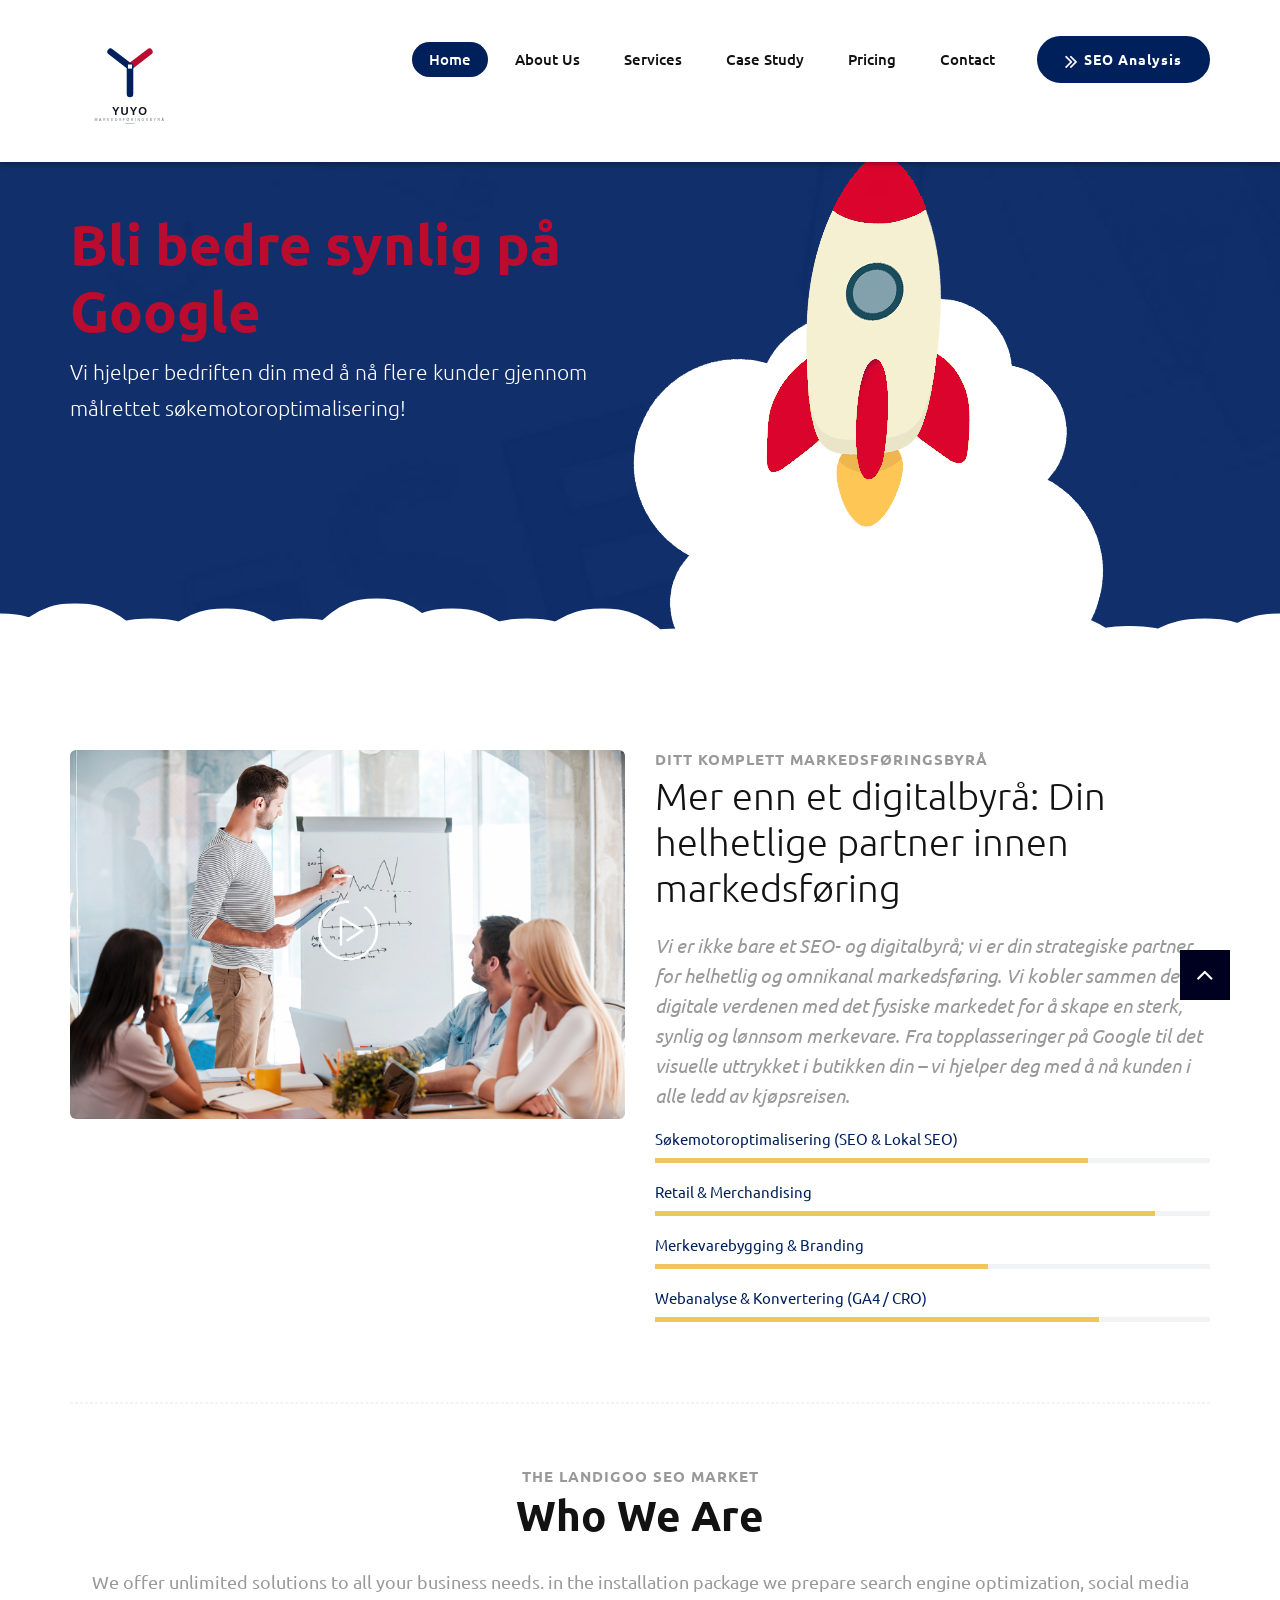
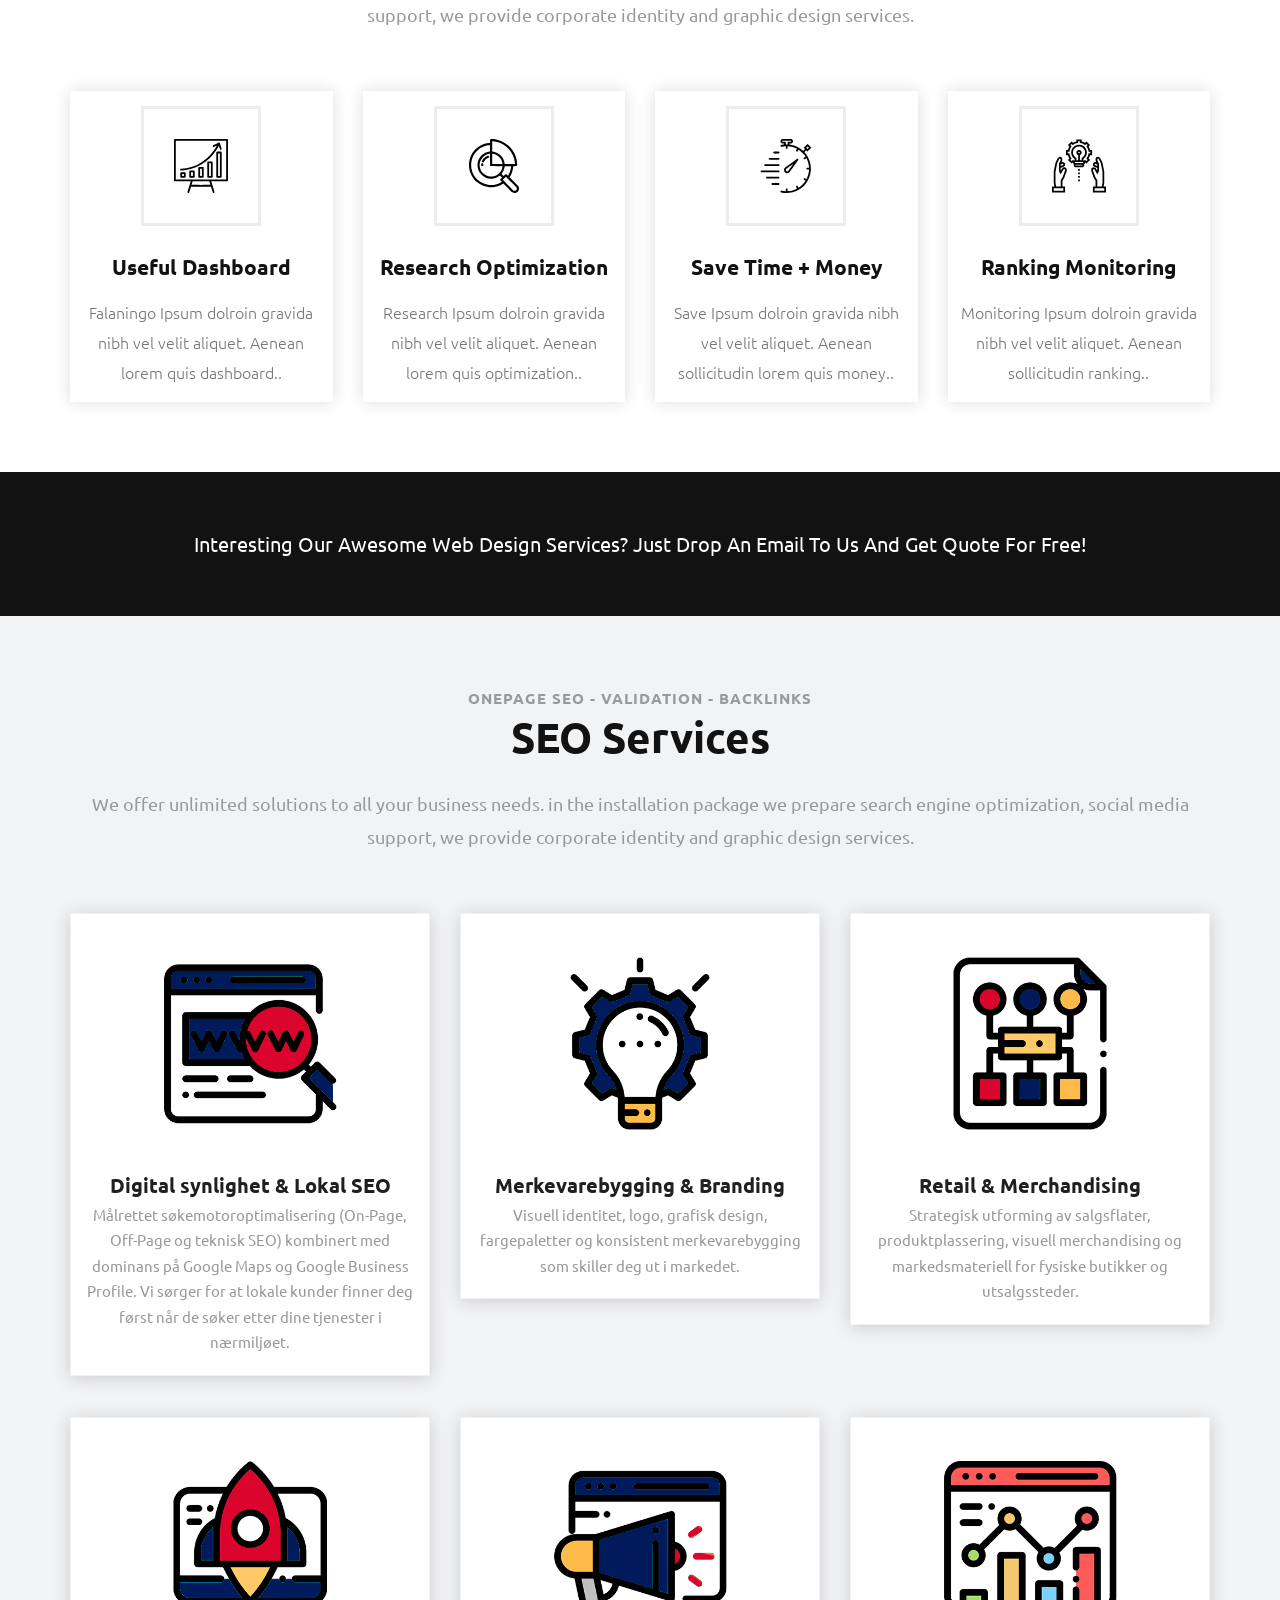
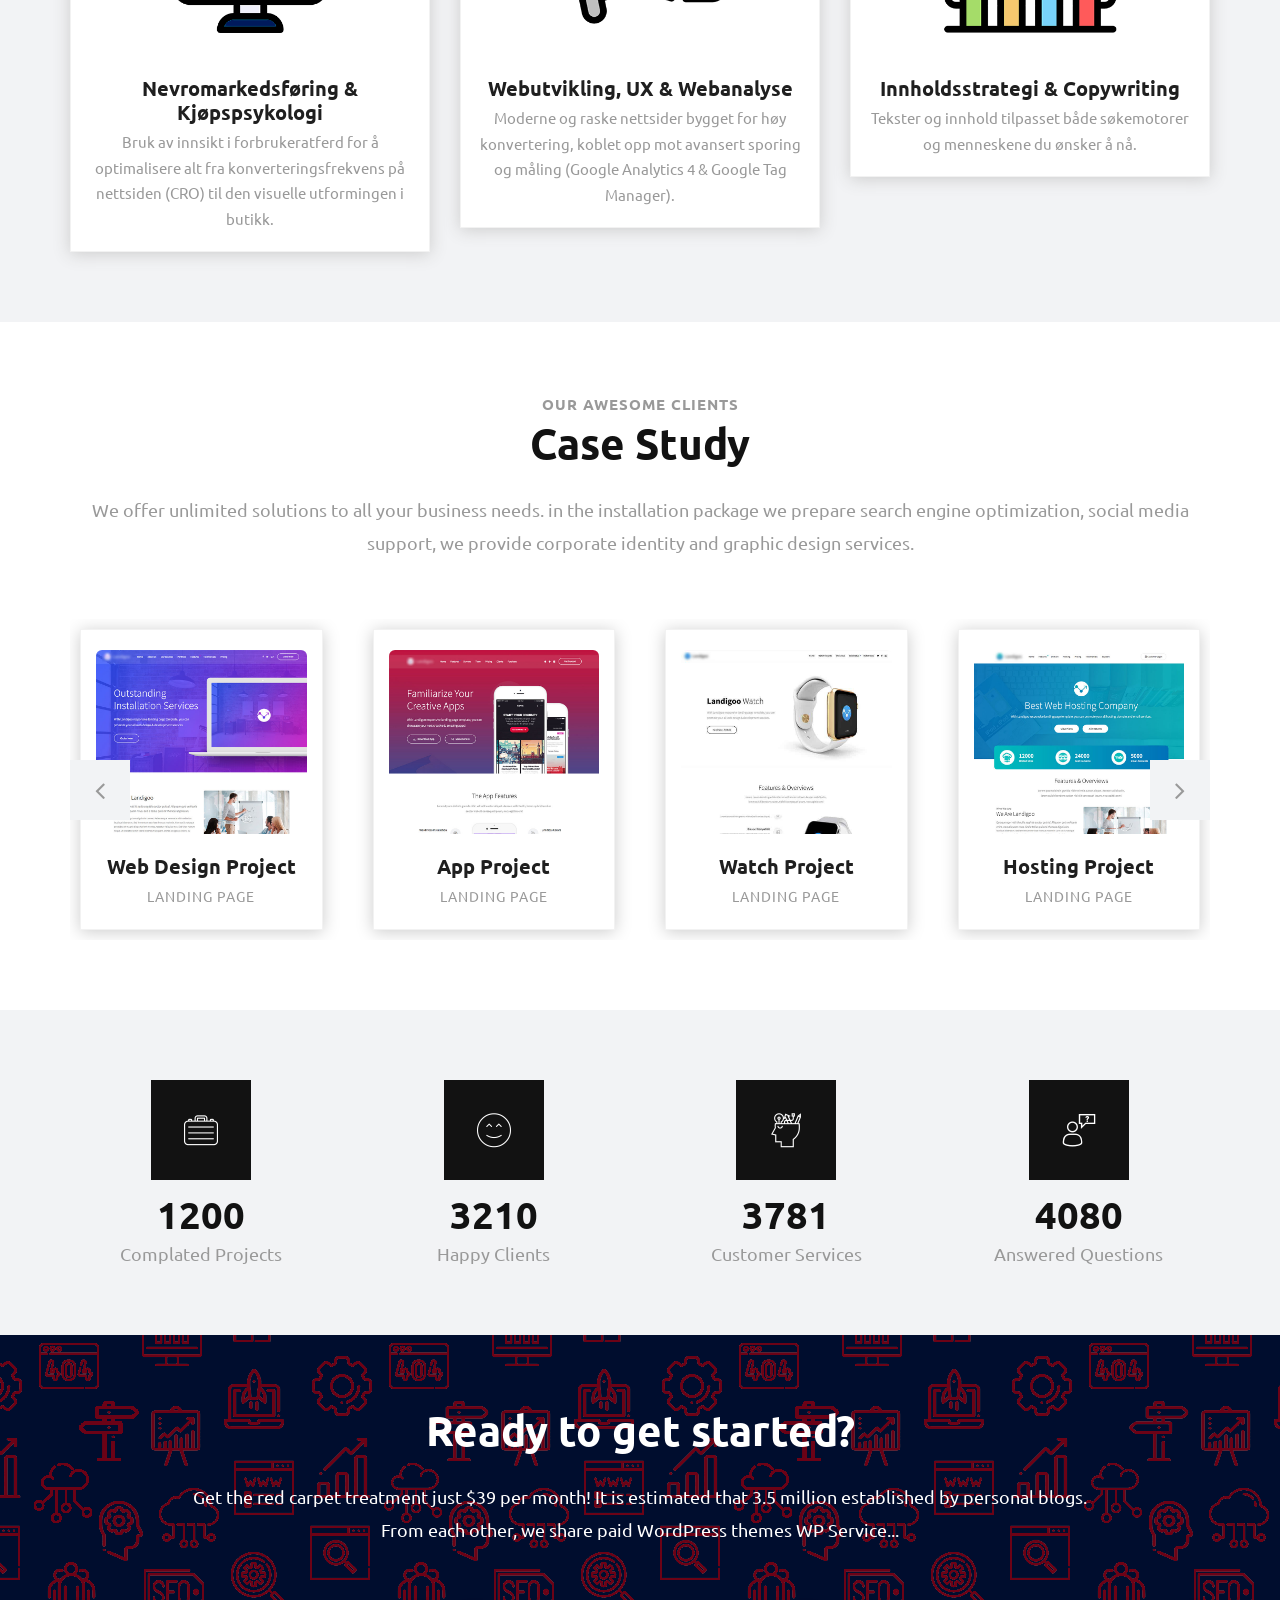
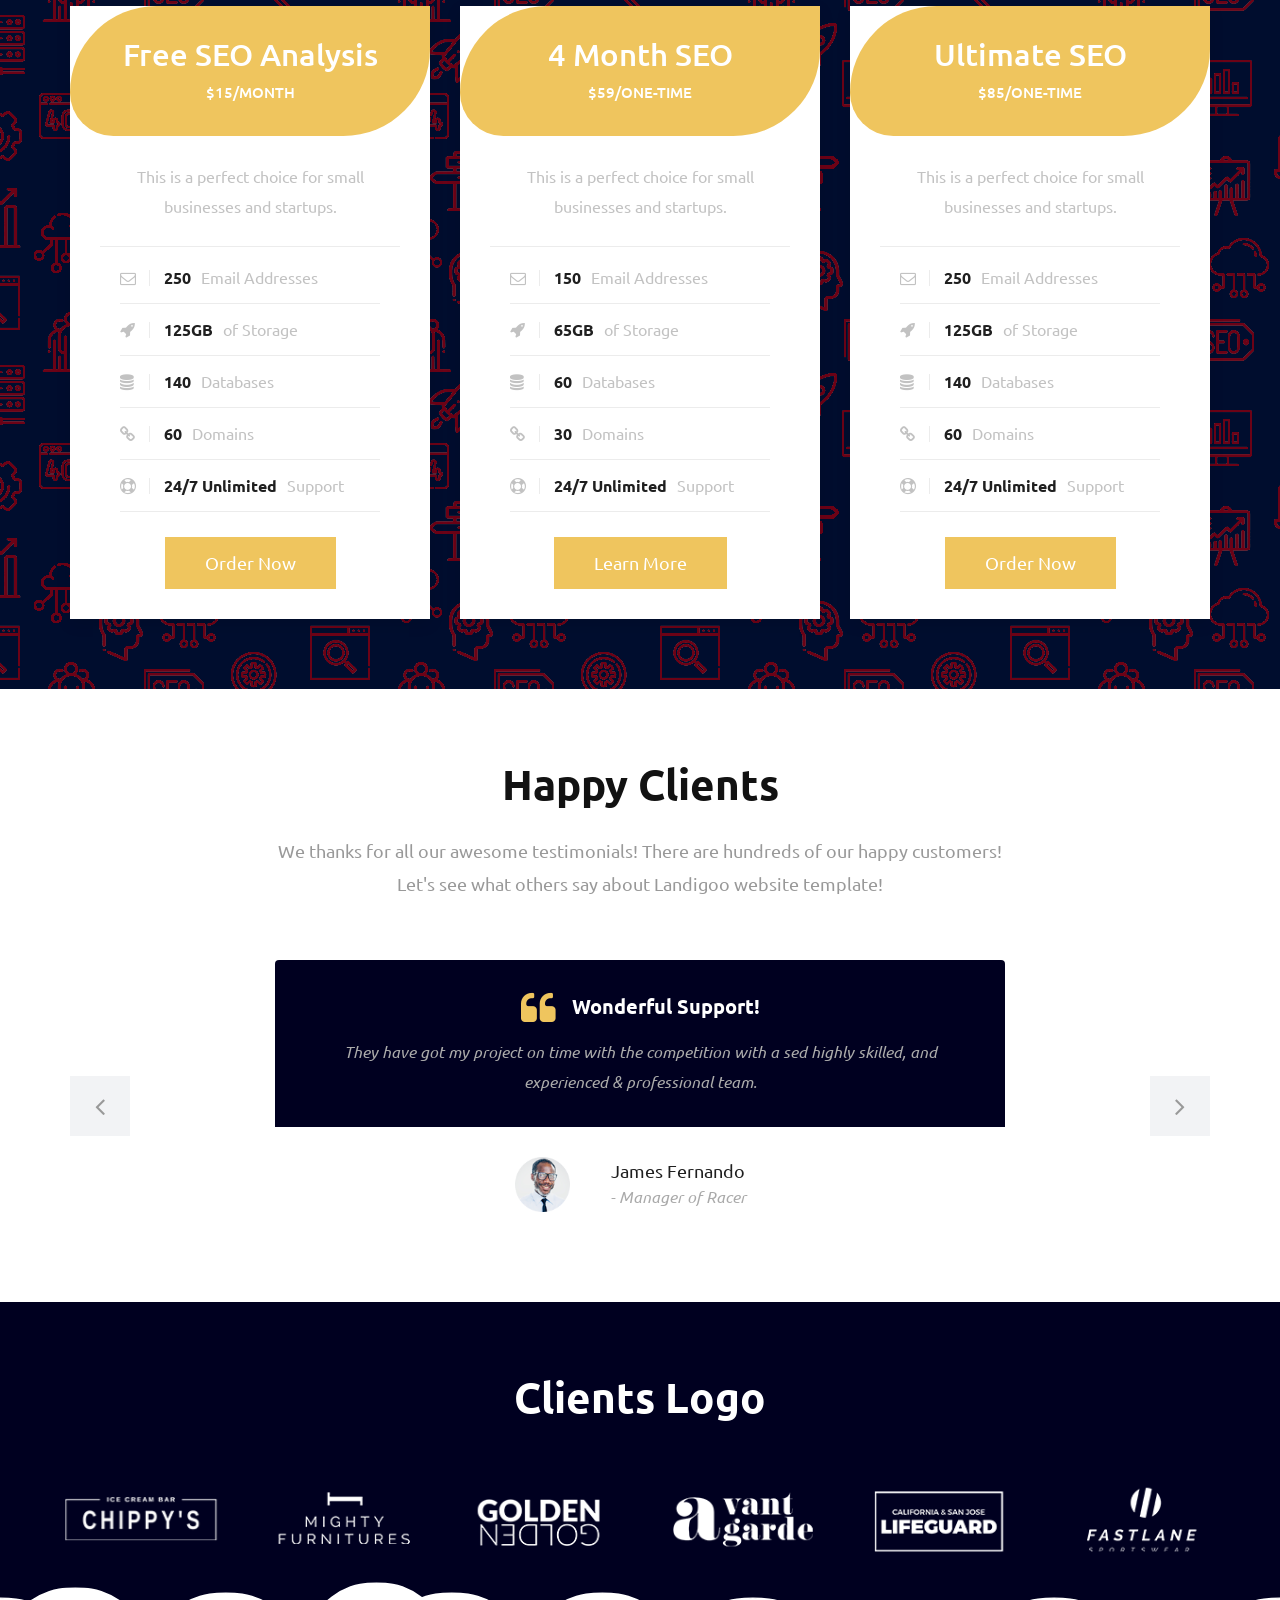
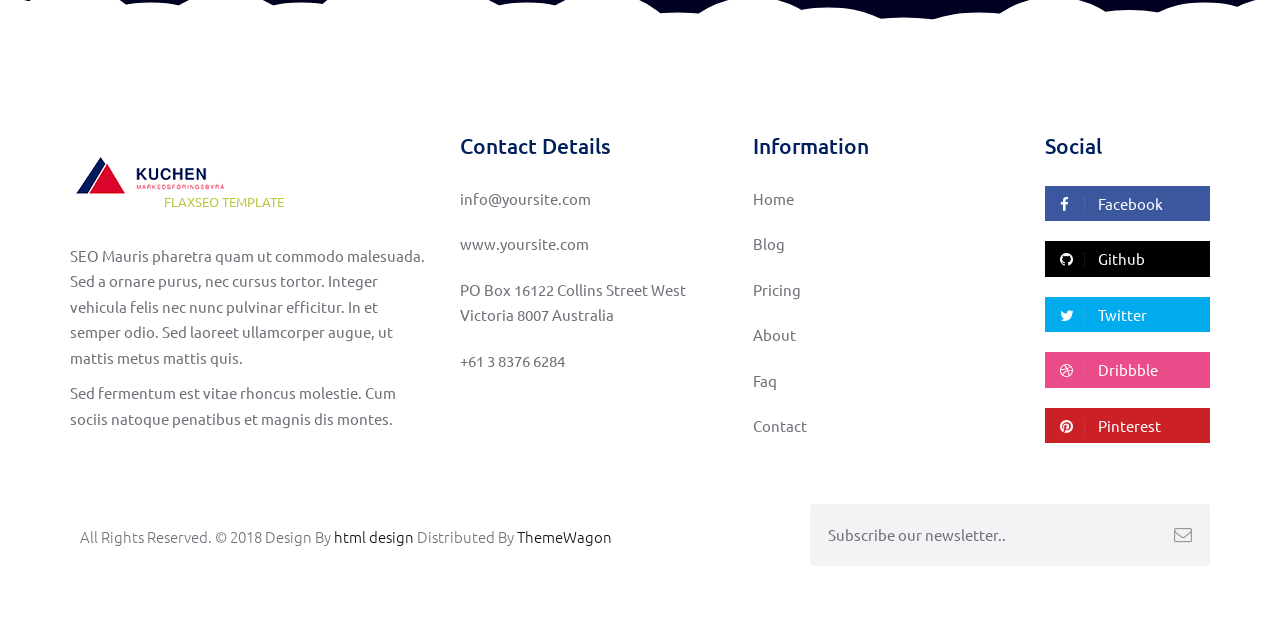
==== index.html @ b0548c0b "test" ====
<!DOCTYPE html>
<html lang="en">

    <!-- Basic -->
    <meta charset="utf-8">
    <meta http-equiv="X-UA-Compatible" content="IE=edge">   
   
    <!-- Mobile Metas -->
    <meta name="viewport" content="width=device-width, minimum-scale=1.0, maximum-scale=1.0, user-scalable=no">
 
     <!-- Site Metas -->
    <title>FlaxSEO - Responsive HTML5 Template</title>  
    <meta name="keywords" content="">
    <meta name="description" content="">
    <meta name="author" content="">

    <!-- Site Icons -->
    <link rel="shortcut icon" href="images/favicon.ico" type="image/x-icon" />
    <link rel="apple-touch-icon" href="images/apple-touch-icon.png">

    <!-- Bootstrap CSS -->
    <link rel="stylesheet" href="css/bootstrap.min.css">
    <!-- Site CSS -->
    <link rel="stylesheet" href="style.css">
    <!-- Colors CSS -->
    <link rel="stylesheet" href="css/colors.css">
    <!-- ALL VERSION CSS -->
    <link rel="stylesheet" href="css/versions.css">
    <!-- Responsive CSS -->
    <link rel="stylesheet" href="css/responsive.css">
    <!-- Custom CSS -->
    <link rel="stylesheet" href="css/custom.css">

    <!--[if lt IE 9]>
      <script src="https://oss.maxcdn.com/libs/html5shiv/3.7.0/html5shiv.js"></script>
      <script src="https://oss.maxcdn.com/libs/respond.js/1.4.2/respond.min.js"></script>
    <![endif]-->

</head> <!-- Google tag (gtag.js) -->
<script async src="https://www.googletagmanager.com/gtag/js?id=G-KY1QKPK9Y6"></script>
<script>
  window.dataLayer = window.dataLayer || [];
  function gtag(){dataLayer.push(arguments);}
  gtag('js', new Date());

  gtag('config', 'G-KY1QKPK9Y6');
</script>
<body class="seo_version">

	<!-- LOADER -->
	<div id="preloader">
		<div id="cupcake" class="box">
			<span class="letter">L</span>
			<div class="cupcakeCircle box">
				<div class="cupcakeInner box">
					<div class="cupcakeCore box"></div>
				</div>
			</div>
			<span class="letter box">A</span>
			<span class="letter box">D</span>
			<span class="letter box">I</span>
			<span class="letter box">N</span>
			<span class="letter box">G</span>
		</div>
	</div>
	<!-- END LOADER -->
	
    <header class="header header_style_01">
        <nav class="megamenu navbar navbar-default">
            <div class="container">
                <div class="navbar-header">
                    <button type="button" class="navbar-toggle collapsed" data-toggle="collapse" data-target="#navbar" aria-expanded="false" aria-controls="navbar">
                        <span class="sr-only">Toggle navigation</span>
                        <span class="icon-bar"></span>
                        <span class="icon-bar"></span>
                        <span class="icon-bar"></span>
                    </button>
                    <a class="navbar-brand" href="index.html"><img src="images/logos/logo-seo.svg" alt="image" margin-left: auto; display: block></a>  

                </div>
                <div id="navbar" class="navbar-collapse collapse">
					<ul class="nav navbar-nav navbar-right hidden-md hidden-sm hidden-xs">
                        <li><a class="btn-light btn-radius btn-brd top-btn" href="#"><i class="fa fa-angle-double-right"></i>SEO Analysis</a></li>
                    </ul>
                    <ul class="nav navbar-nav navbar-right menu-top">
                        <li><a class="active" href="index.html">Home</a></li>
                        <li><a href="about.html">About Us </a></li>
                        <li><a href="services.html">Services</a></li>
                        <li><a href="case-study.html">Case Study</a></li>
                        <li><a href="pricing.html">Pricing</a></li>
                        <li><a href="contact.html">Contact</a></li>
                    </ul>
                </div>
            </div>
        </nav>
    </header>

    <div id="home" class="parallax first-section" data-stellar-background-ratio="0.4" style="background-image:url('uploads/parallax_12.jpg');">
        <div class="container">
            <div class="row">
                <div class="col-md-6 col-sm-12">
                    <div class="big-tagline">
                        <h1>Bli bedre synlig på Google<br></h1>
                        <p class="lead">Vi hjelper bedriften din med å nå flere kunder gjennom målrettet søkemotoroptimalisering!</p>
                        <a href="#support" class="btn btn-light btn-radius btn-brd ban-btn"></a>
                    </div>
                </div>

                <div class="app_iphone_02 wow slideInUp hidden-xs hidden-sm" data-wow-duration="1s" data-wow-delay="0.5s">
                    <img src="uploads/rocket.png" alt="" class="img-responsive">
                </div>
            </div><!-- end row -->
        </div><!-- end container -->
    </div><!-- end section -->

    <svg id="clouds" class="hidden-xs" xmlns="http://www.w3.org/2000/svg" version="1.1" width="100%" height="100" viewBox="0 0 85 100" preserveAspectRatio="none">
        <path d="M-5 100 Q 0 20 5 100 Z
            M0 100 Q 5 0 10 100
            M5 100 Q 10 30 15 100
            M10 100 Q 15 10 20 100
            M15 100 Q 20 30 25 100
            M20 100 Q 25 -10 30 100
            M25 100 Q 30 10 35 100
            M30 100 Q 35 30 40 100
            M35 100 Q 40 10 45 100
            M40 100 Q 45 50 50 100
            M45 100 Q 50 20 55 100
            M50 100 Q 55 40 60 100
            M55 100 Q 60 60 65 100
            M60 100 Q 65 50 70 100
            M65 100 Q 70 20 75 100
            M70 100 Q 75 45 80 100
            M75 100 Q 80 30 85 100
            M80 100 Q 85 20 90 100
            M85 100 Q 90 50 95 100
            M90 100 Q 95 25 100 100
            M95 100 Q 100 15 105 100 Z">
        </path>
    </svg>

    <div id="about" class="section wb nopadtop">
        <div class="container">
            <div class="row">
                <div class="col-md-6">
                    <div class="post-media wow fadeIn">
                        <img src="uploads/about_01.jpg" alt="" class="img-responsive img-rounded">
                        <a href="http://www.youtube.com/watch?v=nrJtHemSPW4" data-rel="prettyPhoto[gal]" class="playbutton"><i class="flaticon-play-button"></i></a>
                    </div><!-- end media -->
                </div><!-- end col -->

                <div class="col-md-6 m40">
                    <div class="message-box">
                        <h4>Ditt komplett markedsføringsbyrå</h4>
                        <h2>Mer enn et digitalbyrå: Din helhetlige partner innen markedsføring</h2>
                        <p class="lead">Vi er ikke bare et SEO- og digitalbyrå; vi er din strategiske partner for helhetlig og omnikanal markedsføring. Vi kobler sammen den digitale verdenen med det fysiske markedet for å skape en sterk, synlig og lønnsom merkevare.
Fra topplasseringer på Google til det visuelle uttrykket i butikken din – vi hjelper deg med å nå kunden i alle ledd av kjøpsreisen.</p>

                        <div class="skills">
                            <div class="skills-wrapper">
                                <h3>Søkemotoroptimalisering (SEO & Lokal SEO)</h3>
                                <div class="progress">
                                    <div class="progress-bar progress-bar-success color6 wow slideInLeft" role="progressbar" aria-valuenow="78" aria-valuemin="0" aria-valuemax="100" style="width: 78%">
                                    </div>
                                </div>
                            </div><!-- end skills-wrapper -->

                            <div class="skills-wrapper">
                                <h3>Retail & Merchandising</h3>
                                <div class="progress">
                                    <div class="progress-bar progress-bar-success color2 wow slideInLeft" role="progressbar" aria-valuenow="90" aria-valuemin="0" aria-valuemax="100" style="width: 90%">
                                    </div>
                                </div>
                            </div><!-- end skills-wrapper -->

                            <div class="skills-wrapper">
                                <h3>Merkevarebygging & Branding</h3>
                                <div class="progress">
                                    <div class="progress-bar progress-bar-success color3 wow slideInLeft" role="progressbar" aria-valuenow="60" aria-valuemin="0" aria-valuemax="100" style="width: 60%">
                                    </div>
                                </div>
                            </div><!-- end skills-wrapper -->

                            <div class="skills-wrapper">
                                <h3>Webanalyse & Konvertering (GA4 / CRO)</h3>
                                <div class="progress">
                                    <div class="progress-bar progress-bar-success color5 wow slideInLeft" role="progressbar" aria-valuenow="80" aria-valuemin="0" aria-valuemax="100" style="width: 80%">
                                    </div>
                                </div>
                            </div><!-- end skills-wrapper -->
                        </div><!-- end skills -->
                    </div><!-- end messagebox -->
                </div><!-- end col -->
            </div><!-- end row -->
			
			<hr class="hr1">
			
			<div class="section-title text-center">
                <small>The Landigoo SEO Market</small>
                <h3>Who We Are</h3>
                <p class="lead">We offer unlimited solutions to all your business needs. in the installation package we prepare search engine optimization, social media support, we provide corporate identity and graphic design services.</p>
            </div><!-- end title -->
			
			<div class="seo-services row clearfix">
                <div class="col-md-3 col-sm-6 col-xs-12">
					<div class="who">
						<img src="images/seo-icons/growth.svg" alt="icon" class="wow fadeInUp">
						<h4>Useful Dashboard</h4>
						<p class="lead">Falaningo Ipsum dolroin gravida nibh vel velit aliquet. Aenean lorem quis dashboard..</p>
					</div>
                </div><!-- end col -->

                <div class="col-md-3 col-sm-6 col-xs-12">
					<div class="who">
						<img src="images/seo-icons/research.svg" alt="icon" class="wow fadeInUp">
						<h4>Research Optimization</h4>
						<p class="lead">Research Ipsum dolroin gravida nibh vel velit aliquet. Aenean lorem quis optimization..</p>
					</div>
                </div><!-- end col -->

                <div class="col-md-3 col-sm-6 col-xs-12">
					<div class="who">
						<img src="images/seo-icons/stopwatch.svg" alt="icon" class="wow fadeInUp">
						<h4>Save Time + Money</h4>
						<p class="lead">Save Ipsum dolroin gravida nibh vel velit aliquet. Aenean sollicitudin lorem quis money..</p>
					</div>
                </div><!-- end col -->  

                <div class="col-md-3 col-sm-6 col-xs-12">
					<div class="who">
						<img src="images/seo-icons/development.svg" alt="icon" class="wow fadeInUp">
						<h4>Ranking Monitoring</h4>
						<p class="lead">Monitoring Ipsum dolroin gravida nibh vel velit aliquet. Aenean sollicitudin ranking..</p>
					</div>
                </div><!-- end col -->  
            </div><!-- end how-its-work -->
        </div><!-- end container -->
    </div><!-- end section -->

    <section class="section nopad cac text-center">
        <a href="#"><h3>Interesting our awesome web design services? Just drop an email to us and get quote for free!</h3></a>
    </section>

    <div id="services" class="section lb">
        <div class="container">
            <div class="section-title text-center">
                <small>OnePage SEO - Validation - BACKLINKS</small>
                <h3>SEO Services</h3>
                <p class="lead">We offer unlimited solutions to all your business needs. in the installation package we prepare search engine optimization, social media support, we provide corporate identity and graphic design services.</p>
            </div><!-- end title -->
            <div class="row text-center">
                <div class="col-md-4 col-sm-4 col-xs-12">
                    <div class="service-widget">
                        <div class="post-media wow fadeIn">
                            <img src="uploads/seo_01.png" alt="" class="img-responsive img-rounded">
                        </div>
                        <h3>Digital synlighet & Lokal SEO</h3>
                        <p>Målrettet søkemotoroptimalisering (On-Page, Off-Page og teknisk SEO) kombinert med dominans på Google Maps og Google Business Profile. Vi sørger for at lokale kunder finner deg først når de søker etter dine tjenester i nærmiljøet.</p>
                    </div><!-- end service -->
                </div><!-- end col -->

                <div class="col-md-4 col-sm-4 col-xs-12">
                    <div class="service-widget">
                        <div class="post-media wow fadeIn">
                            <img src="uploads/seo_02.png" alt="" class="img-responsive img-rounded">
                        </div>
                        <h3>Merkevarebygging & Branding</h3>
                        <p>Visuell identitet, logo, grafisk design, fargepaletter og konsistent merkevarebygging som skiller deg ut i markedet. </p>
                    </div><!-- end service -->
                </div><!-- end col -->

                <div class="col-md-4 col-sm-4 col-xs-12">
                    <div class="service-widget">
                        <div class="post-media wow fadeIn">
                            <img src="uploads/seo_03.png" alt="" class="img-responsive img-rounded">
                        </div>
                        <h3>Retail & Merchandising</h3>
                        <p>Strategisk utforming av salgsflater, produktplassering, visuell merchandising og markedsmateriell for fysiske butikker og utsalgssteder.</p>
                    </div><!-- end service -->
                </div><!-- end col -->
            </div><!-- end row -->

            <hr class="invis">

            <div class="row text-center">
                <div class="col-md-4 col-sm-4 col-xs-12">
                    <div class="service-widget">
                        <div class="post-media wow fadeIn">
                            <img src="uploads/seo_04.png" alt="" class="img-responsive img-rounded">
                        </div>
                        <h3>Nevromarkedsføring & Kjøpspsykologi</h3>
                        <p>Bruk av innsikt i forbrukeratferd for å optimalisere alt fra konverteringsfrekvens på nettsiden (CRO) til den visuelle utformingen i butikk.</p>
                    </div><!-- end service -->
                </div><!-- end col -->

                <div class="col-md-4 col-sm-4 col-xs-12">
                    <div class="service-widget">
                        <div class="post-media wow fadeIn">
                            <img src="uploads/seo_05.png" alt="" class="img-responsive img-rounded">
                        </div>
                        <h3>Webutvikling, UX & Webanalyse</h3>
                        <p>Moderne og raske nettsider bygget for høy konvertering, koblet opp mot avansert sporing og måling (Google Analytics 4 & Google Tag Manager). </p>
                    </div><!-- end service -->
                </div><!-- end col -->

                <div class="col-md-4 col-sm-4 col-xs-12">
                    <div class="service-widget">
                        <div class="post-media wow fadeIn">
                            <img src="uploads/seo_06.png" alt="" class="img-responsive img-rounded">
                        </div>
                        <h3>Innholdsstrategi & Copywriting</h3>
                        <p>Tekster og innhold tilpasset både søkemotorer og menneskene du ønsker å nå.</p>
                    </div><!-- end service -->
                </div><!-- end col -->
            </div><!-- end row -->
        </div><!-- end container -->
    </div><!-- end section -->

    <div id="case" class="section wb">
        <div class="container">
            <div class="section-title text-center">
                <small>Our Awesome Clients</small>
                <h3>Case Study</h3>
                <p class="lead">We offer unlimited solutions to all your business needs. in the installation package we prepare search engine optimization, social media support, we provide corporate identity and graphic design services.</p>
            </div><!-- end title -->

            <div class="owl-screenshots owl-carousel owl-theme text-center">
                <div class="owl-screen">
                    <div class="service-widget">
                        <div class="post-media entry wow fadeIn">
                            <a href="uploads/version_01.jpg" data-rel="prettyPhoto[gal]" class="hoverbutton global-radius"><i class="flaticon-unlink"></i></a>
                            <img src="uploads/version_01.jpg" alt="" class="img-responsive img-rounded">
                            <div class="magnifier"></div>
                        </div>

                        <h3>Web Design Project</h3>
                        <small>Landing Page</small>
                    </div><!-- end service -->
                </div><!-- end col -->

                <div class="owl-screen">
                    <div class="service-widget">
                        <div class="post-media entry wow fadeIn">
                            <a href="uploads/version_02.jpg" data-rel="prettyPhoto[gal]" class="hoverbutton global-radius"><i class="flaticon-unlink"></i></a>
                            <img src="uploads/version_02.jpg" alt="" class="img-responsive img-rounded">
                            <div class="magnifier"></div>
                        </div>

                        <h3>App Project</h3>
                        <small>Landing Page</small>
                    </div><!-- end service -->
                </div><!-- end col -->

                <div class="owl-screen">
                    <div class="service-widget">
                        <div class="post-media entry wow fadeIn">
                            <a href="uploads/version_03.jpg" data-rel="prettyPhoto[gal]" class="hoverbutton global-radius"><i class="flaticon-unlink"></i></a>
                            <img src="uploads/version_03.jpg" alt="" class="img-responsive img-rounded">
                            <div class="magnifier"></div>
                        </div>

                        <h3>Watch Project</h3>
                        <small>Landing Page</small>
                    </div><!-- end service -->
                </div><!-- end col -->

                <div class="owl-screen">
                    <div class="service-widget">
                        <div class="post-media entry wow fadeIn">
                            <a href="uploads/version_04.jpg" data-rel="prettyPhoto[gal]" class="hoverbutton global-radius"><i class="flaticon-unlink"></i></a>
                            <img src="uploads/version_04.jpg" alt="" class="img-responsive img-rounded">
                            <div class="magnifier"></div>
                        </div>

                        <h3>Hosting Project</h3>
                        <small>Landing Page</small>
                    </div><!-- end service -->
                </div><!-- end col -->

                <div class="owl-screen">
                    <div class="service-widget">
                        <div class="post-media entry wow fadeIn">
                            <a href="uploads/version_05.jpg" data-rel="prettyPhoto[gal]" class="hoverbutton global-radius"><i class="flaticon-unlink"></i></a>
                            <img src="uploads/version_05.jpg" alt="" class="img-responsive img-rounded">
                            <div class="magnifier"></div>
                        </div>

                        <h3>SEO Project</h3>
                        <small>Landing Page</small>
                    </div><!-- end service -->
                </div><!-- end col -->
            </div><!-- end owl -->
        </div><!-- end container -->
    </div><!-- end section -->

    <div class="parallax section lb">
        <div class="container">
            <div class="row text-center stat-wrap">
                <div class="col-md-3 col-sm-6 col-xs-12">
                    <span data-scroll class="global-radius icon_wrap effect-1"><i class="flaticon-briefcase"></i></span>
                    <p class="stat_count">1200</p>
                    <h3>Complated Projects</h3>
                </div><!-- end col -->

                <div class="col-md-3 col-sm-6 col-xs-12">
                    <span data-scroll class="global-radius icon_wrap effect-1"><i class="flaticon-happy"></i></span>
                    <p class="stat_count">3210</p>
                    <h3>Happy Clients</h3>
                </div><!-- end col -->

                <div class="col-md-3 col-sm-6 col-xs-12">
                    <span data-scroll class="global-radius icon_wrap effect-1"><i class="flaticon-idea"></i></span>
                    <p class="stat_count">3781</p>
                    <h3>Customer Services</h3>
                </div><!-- end col -->

                <div class="col-md-3 col-sm-6 col-xs-12">
                    <span data-scroll class="global-radius icon_wrap effect-1"><i class="flaticon-customer-service"></i></span>
                    <p class="stat_count">4300</p>
                    <h3>Answered Questions</h3>
                </div><!-- end col -->
            </div><!-- end row -->
        </div><!-- end container -->
    </div><!-- end section -->

    <div id="pricing" class="section pricing-bg">
        <div class="container">
            <div class="section-title text-center">
                <h3>Ready to get started?</h3>
                <p class="lead">Get the red carpet treatment just $39 per month! It is estimated that 3.5 million established by personal blogs.<br> From each other, we share paid WordPress themes WP Service...</p>
            </div><!-- end title -->

            <div class="row">
                <div class="col-md-12">
                    <div class="tab-content">
                        <div class="tab-pane active fade in" id="tab1">
                            <div class="row text-center">
                                <div class="col-md-4">
                                    <div class="pricing-table pricing-table-highlighted">
                                        <div class="pricing-table-header grd1">
                                            <h2>Free SEO Analysis</h2>
                                            <h3>$15/month</h3>
                                        </div>
                                        <div class="pricing-table-space"></div>
										<div class="pricing-table-text">
                                            <p>This is a perfect choice for small businesses and startups.</p>
                                        </div>
                                        <div class="pricing-table-features">
                                            <p><i class="fa fa-envelope-o"></i> <strong>250</strong> Email Addresses</p>
                                            <p><i class="fa fa-rocket"></i> <strong>125GB</strong> of Storage</p>
                                            <p><i class="fa fa-database"></i> <strong>140</strong> Databases</p>
                                            <p><i class="fa fa-link"></i> <strong>60</strong> Domains</p>
                                            <p><i class="fa fa-life-ring"></i> <strong>24/7 Unlimited</strong> Support</p>
                                        </div>
                                        <div class="pricing-table-sign-up">
                                            <a href="#" class="btn btn-light btn-radius btn-brd grd1 effect-1">Order Now</a>
                                        </div>
                                    </div>
                                </div>
                                <div class="col-md-4">
                                    <div class="pricing-table pricing-table-highlighted">
                                        <div class="pricing-table-header grd1">
                                            <h2>4 Month SEO</h2>
                                            <h3>$59/One-Time</h3>
                                        </div>
                                        <div class="pricing-table-space"></div>
                                        <div class="pricing-table-text">
                                            <p>This is a perfect choice for small businesses and startups.</p>
                                        </div>
                                        <div class="pricing-table-features">
                                            <p><i class="fa fa-envelope-o"></i> <strong>150</strong> Email Addresses</p>
                                            <p><i class="fa fa-rocket"></i> <strong>65GB</strong> of Storage</p>
                                            <p><i class="fa fa-database"></i> <strong>60</strong> Databases</p>
                                            <p><i class="fa fa-link"></i> <strong>30</strong> Domains</p>
                                            <p><i class="fa fa-life-ring"></i> <strong>24/7 Unlimited</strong> Support</p>
                                        </div>
                                        <div class="pricing-table-sign-up">
                                            <a href="#" class="btn btn-light btn-radius btn-brd grd1 effect-1">Learn More</a>
                                        </div>
                                    </div>
                                </div>

                                <div class="col-md-4">
                                    <div class="pricing-table pricing-table-highlighted">
                                        <div class="pricing-table-header grd1">
                                            <h2>Ultimate SEO</h2>
                                            <h3>$85/one-time</h3>
                                        </div>
                                        <div class="pricing-table-space"></div>
										<div class="pricing-table-text">
                                            <p>This is a perfect choice for small businesses and startups.</p>
                                        </div>
                                        <div class="pricing-table-features">
                                            <p><i class="fa fa-envelope-o"></i> <strong>250</strong> Email Addresses</p>
                                            <p><i class="fa fa-rocket"></i> <strong>125GB</strong> of Storage</p>
                                            <p><i class="fa fa-database"></i> <strong>140</strong> Databases</p>
                                            <p><i class="fa fa-link"></i> <strong>60</strong> Domains</p>
                                            <p><i class="fa fa-life-ring"></i> <strong>24/7 Unlimited</strong> Support</p>
                                        </div>
                                        <div class="pricing-table-sign-up">
                                            <a href="#" class="btn btn-light btn-radius btn-brd grd1 effect-1">Order Now</a>
                                        </div>
                                    </div>
                                </div>
                            </div><!-- end row -->
                        </div><!-- end pane -->
                    </div><!-- end content -->
                </div><!-- end col -->
            </div><!-- end row -->
        </div><!-- end container -->
    </div><!-- end section -->

    <div id="testimonials" class="section wb">
        <div class="container">
            <div class="section-title text-center">
                <h3>Happy Clients</h3>
                <p class="lead">We thanks for all our awesome testimonials! There are hundreds of our happy customers! <br>Let's see what others say about Landigoo website template!</p>
            </div><!-- end title -->

            <div class="row">
                <div class="col-md-12 col-sm-12">
                    <div class="testi-carousel owl-carousel owl-theme">
                        <div class="testimonial clearfix">
                            <div class="desc">
                                <h3><i class="fa fa-quote-left"></i> Wonderful Support!</h3>
                                <p class="lead">They have got my project on time with the competition with a sed highly skilled, and experienced & professional team.</p>
                            </div>
                            <div class="testi-meta">
                                <img src="uploads/testi_01.png" alt="" class="img-responsive alignleft">
                                <h4>James Fernando <small>- Manager of Racer</small></h4>
                            </div>
                            <!-- end testi-meta -->
                        </div>
                        <!-- end testimonial -->

                        <div class="testimonial clearfix">
                            <div class="desc">
                                <h3><i class="fa fa-quote-left"></i> Awesome Services!</h3>
                                <p class="lead">Explain to you how all this mistaken idea of denouncing pleasure and praising pain was born and I will give you completed.</p>
                            </div>
                            <div class="testi-meta">
                                <img src="uploads/testi_02.png" alt="" class="img-responsive alignleft">
                                <h4>Jacques Philips <small>- Designer</small></h4>
                            </div>
                            <!-- end testi-meta -->
                        </div>
                        <!-- end testimonial -->

                        <div class="testimonial clearfix">
                            <div class="desc">
                                <h3><i class="fa fa-quote-left"></i> Great & Talented Team!</h3>
                                <p class="lead">The master-builder of human happines no one rejects, dislikes avoids pleasure itself, because it is very pursue pleasure. </p>
                            </div>
                            <div class="testi-meta">
                                <img src="uploads/testi_03.png" alt="" class="img-responsive alignleft">
                                <h4>Venanda Mercy <small>- Newyork City</small></h4>
                            </div>
                            <!-- end testi-meta -->
                        </div>
                        <!-- end testimonial -->
                        <div class="testimonial clearfix">
                            <div class="desc">
                                <h3><i class="fa fa-quote-left"></i> Wonderful Support!</h3>
                                <p class="lead">They have got my project on time with the competition with a sed highly skilled, and experienced & professional team.</p>
                            </div>
                            <div class="testi-meta">
                                <img src="uploads/testi_01.png" alt="" class="img-responsive alignleft">
                                <h4>James Fernando <small>- Manager of Racer</small></h4>
                            </div>
                            <!-- end testi-meta -->
                        </div>
                        <!-- end testimonial -->

                        <div class="testimonial clearfix">
                            <div class="desc">
                                <h3><i class="fa fa-quote-left"></i> Awesome Services!</h3>
                                <p class="lead">Explain to you how all this mistaken idea of denouncing pleasure and praising pain was born and I will give you completed.</p>
                            </div>
                            <div class="testi-meta">
                                <img src="uploads/testi_02.png" alt="" class="img-responsive alignleft">
                                <h4>Jacques Philips <small>- Designer</small></h4>
                            </div>
                            <!-- end testi-meta -->
                        </div>
                        <!-- end testimonial -->

                        <div class="testimonial clearfix">
                            <div class="desc">
                                <h3><i class="fa fa-quote-left"></i> Great & Talented Team!</h3>
                                <p class="lead">The master-builder of human happines no one rejects, dislikes avoids pleasure itself, because it is very pursue pleasure. </p>
                            </div>
                            <div class="testi-meta">
                                <img src="uploads/testi_03.png" alt="" class="img-responsive alignleft">
                                <h4>Venanda Mercy <small>- Newyork City</small></h4>
                            </div>
                            <!-- end testi-meta -->
                        </div><!-- end testimonial -->
                    </div><!-- end carousel -->
                </div><!-- end col -->
            </div><!-- end row -->
        </div><!-- end container -->
    </div><!-- end section -->

    <div id="support" class="section db">
        <div class="container">
            <div class="section-title text-center">
                <h3>Clients Logo</h3>
            </div><!-- end title -->

            <div class="row">
                <div id="logo-carousel" class="owl-carousel">
					<div> <img src="uploads/logo_01.png" alt=""> </div>
					<div> <img src="uploads/logo_02.png" alt=""> </div>
					<div> <img src="uploads/logo_03.png" alt=""> </div>
					<div> <img src="uploads/logo_04.png" alt=""> </div>
					<div> <img src="uploads/logo_05.png" alt=""> </div>
					<div> <img src="uploads/logo_06.png" alt=""> </div>
					<div> <img src="uploads/logo_01.png" alt=""> </div>
					<div> <img src="uploads/logo_02.png" alt=""> </div>
				</div>
            </div><!-- end row -->
        </div><!-- end container -->
    </div><!-- end section -->

    <svg id="clouds1" class="hidden-xs" xmlns="http://www.w3.org/2000/svg" version="1.1" width="100%" height="100" viewBox="0 0 85 100" preserveAspectRatio="none">
        <path d="M-5 100 Q 0 20 5 100 Z
            M0 100 Q 5 0 10 100
            M5 100 Q 10 30 15 100
            M10 100 Q 15 10 20 100
            M15 100 Q 20 30 25 100
            M20 100 Q 25 -10 30 100
            M25 100 Q 30 10 35 100
            M30 100 Q 35 30 40 100
            M35 100 Q 40 10 45 100
            M40 100 Q 45 50 50 100
            M45 100 Q 50 20 55 100
            M50 100 Q 55 40 60 100
            M55 100 Q 60 60 65 100
            M60 100 Q 65 50 70 100
            M65 100 Q 70 20 75 100
            M70 100 Q 75 45 80 100
            M75 100 Q 80 30 85 100
            M80 100 Q 85 20 90 100
            M85 100 Q 90 50 95 100
            M90 100 Q 95 25 100 100
            M95 100 Q 100 15 105 100 Z">
        </path>
    </svg>

	<footer class="footer">
        <div class="container">
            <div class="row">
                <div class="col-md-4 col-sm-4 col-xs-12">
                    <div class="widget clearfix">
                        <div class="widget-title">
                            <img src="images/logos/logo-light.png" alt="">
                            <small>FlaxSEO Template</small>
                        </div>
                        <p> SEO Mauris pharetra quam ut commodo malesuada. Sed a ornare purus, nec cursus tortor. Integer vehicula felis nec nunc pulvinar efficitur. In et semper odio. Sed laoreet ullamcorper augue, ut mattis metus mattis quis.</p>
                        <p>Sed fermentum est vitae rhoncus molestie. Cum sociis natoque penatibus et magnis dis montes.</p>
                    </div><!-- end clearfix -->
                </div><!-- end col -->

                <div class="col-md-3 col-sm-3 col-xs-12">
                    <div class="widget clearfix">
                        <div class="widget-title">
                            <h3>Contact Details</h3>
                        </div>

                        <ul class="footer-links">
                            <li><a href="mailto:#">info@yoursite.com</a></li>
                            <li><a href="#">www.yoursite.com</a></li>
                            <li>PO Box 16122 Collins Street West Victoria 8007 Australia</li>
                            <li>+61 3 8376 6284</li>
                        </ul><!-- end links -->
                    </div><!-- end clearfix -->
                </div><!-- end col -->

                <div class="col-md-3 col-sm-3 col-xs-12">
                    <div class="widget clearfix">
                        <div class="widget-title">
                            <h3>Information</h3>
                        </div>

                        <ul class="footer-links">
                            <li><a href="#">Home</a></li>
                            <li><a href="#">Blog</a></li>
                            <li><a href="#">Pricing</a></li>
							<li><a href="#">About</a></li>
							<li><a href="#">Faq</a></li>
							<li><a href="#">Contact</a></li>
                        </ul><!-- end links -->
                    </div><!-- end clearfix -->
                </div><!-- end col -->

                <div class="col-md-2 col-sm-2 col-xs-12">
                    <div class="widget clearfix">
                        <div class="widget-title">
                            <h3>Social</h3>
                        </div>
                        <ul class="footer-links social-md">
                            <li><a class="fb" href="#"><i class="fa fa-facebook"></i> Facebook</a></li>
                            <li><a class="gi" href="#"><i class="fa fa-github"></i> Github</a></li>
                            <li><a class="tw" href="#"><i class="fa fa-twitter"></i> Twitter</a></li>
                            <li><a class="dr" href="#"><i class="fa fa-dribbble"></i> Dribbble</a></li>
                            <li><a class="pi" href="#"><i class="fa fa-pinterest"></i> Pinterest</a></li>
                        </ul><!-- end links -->
                    </div><!-- end clearfix -->
                </div><!-- end col -->
            </div><!-- end row -->
        </div><!-- end container -->
    </footer><!-- end footer -->
	
    <div class="copyrights">
        <div class="container">
            <div class="footer-distributed">
                <div class="footer-left">
                    <p class="footer-company-name">All Rights Reserved. &copy; 2018 Design By <a href="https://html.design/">html design</a> Distributed By <a href="https://themewagon.com/">ThemeWagon</a></p>
                </div>

                <div class="footer-right">
                    <form method="get" action="#">
                        <input placeholder="Subscribe our newsletter.." name="search">
                        <i class="fa fa-envelope-o"></i>
                    </form>
                </div>
            </div>
        </div><!-- end container -->
    </div><!-- end copyrights -->

    <a href="#" id="scroll-to-top" class="dmtop global-radius"><i class="fa fa-angle-up"></i></a>

    <!-- ALL JS FILES -->
    <script src="js/all.js"></script>
    <!-- ALL PLUGINS -->
    <script src="js/custom.js"></script>

</body>
</html>
---- style.css ----
/*------------------------------------------------------------------
    Version: 1.0
-------------------------------------------------------------------*/


/*------------------------------------------------------------------
    [Table of contents]

    1. IMPORT FONTS
    2. IMPORT FILES
    3. SKELETON
    4. WP CORE
    5. HEADER
    6. SECTIONS
    7. SECTIONS
    8. PORTFOLIO
    9. TESTIMONIALS
    10. PRICING TABLES
    11. ICON BOXES
    12. MESSAGE BOXES
    13. FEATURES
    14. CONTACT
    15. FOOTER
    16. MISC
    17. BUTTONS
-------------------------------------------------------------------*/


/*------------------------------------------------------------------
    IMPORT FONTS
-------------------------------------------------------------------*/

@import url('https://fonts.googleapis.com/css?family=Ubuntu:300,400,500,700');

/*------------------------------------------------------------------
    IMPORT FILES
-------------------------------------------------------------------*/

@import url(css/animate.css);
@import url(css/flaticon.css);
@import url(css/prettyPhoto.css);
@import url(css/owl.carousel.css);
@import url(css/font-awesome.min.css);

/*------------------------------------------------------------------
    SKELETON
-------------------------------------------------------------------*/

body {
    color: #999;
    font-size: 15px;
    font-family: 'Ubuntu', sans-serif; 
    line-height: 1.7;
}

body.demos .section {
    background: url(images/bg.png) repeat top center #f2f3f5;
}

body.demos .section-title img {
    max-width: 280px;
    display: block;
    margin: 10px auto;
}

body.demos .service-widget h3 {
    border-bottom: 1px solid #ededed;
    font-size: 18px;
    padding: 20px 0;
    background-color: #ffffff;
}

body.demos .service-widget {
    margin: 0 0 30px;
    padding: 30px;
    background-color: #fff
}

body.demos .container-fluid {
    max-width: 1080px
}

a {
    color: #1f1f1f;
    text-decoration: none !important;
    outline: none !important;
    -webkit-transition: all .3s ease-in-out;
    -moz-transition: all .3s ease-in-out;
    -ms-transition: all .3s ease-in-out;
    -o-transition: all .3s ease-in-out;
    transition: all .3s ease-in-out;
}

h1,
h2,
h3,
h4,
h5,
h6 {
    letter-spacing: 0;
    font-weight: normal;
    position: relative;
    padding: 0 0 10px 0;
    font-weight: normal;
    line-height: 120% !important;
    color: #121212;
    margin: 0
}

h1 {
    font-size: 24px
}

h2 {
    font-size: 22px
}

h3 {
    font-size: 18px
}

h4 {
    font-size: 16px
}

h5 {
    font-size: 14px
}

h6 {
    font-size: 13px
}

h1 a,
h2 a,
h3 a,
h4 a,
h5 a,
h6 a {
    color: #212121;
    text-decoration: none!important;
    opacity: 1
}

h1 a:hover,
h2 a:hover,
h3 a:hover,
h4 a:hover,
h5 a:hover,
h6 a:hover {
    opacity: .8
}

a {
    color: #1f1f1f;
    text-decoration: none;
    outline: none;
}

a,
.btn {
    text-decoration: none !important;
    outline: none !important;
    -webkit-transition: all .3s ease-in-out;
    -moz-transition: all .3s ease-in-out;
    -ms-transition: all .3s ease-in-out;
    -o-transition: all .3s ease-in-out;
    transition: all .3s ease-in-out;
}

.btn-custom {
    margin-top: 20px;
    background-color: transparent !important;
    border: 2px solid #ddd;
    padding: 12px 40px;
    font-size: 16px;
}

.lead {
    font-size: 18px;
    line-height: 30px;
    color: #767676;
    margin: 0;
    padding: 0;
}

blockquote {
    margin: 20px 0 20px;
    padding: 30px;
}

ul, li, ol{
	margin: 0px;
	padding: 0px;
	list-style: none;
}


/*------------------------------------------------------------------
    WP CORE
-------------------------------------------------------------------*/

.first {
    clear: both
}

.last {
    margin-right: 0
}

.alignnone {
    margin: 5px 20px 20px 0;
}

.aligncenter,
div.aligncenter {
    display: block;
    margin: 5px auto 5px auto;
}

.alignright {
    float: right;
    margin: 10px 0 20px 20px;
}

.alignleft {
    float: left;
    margin: 10px 20px 20px 0;
}

a img.alignright {
    float: right;
    margin: 10px 0 20px 20px;
}

a img.alignnone {
    margin: 10px 20px 20px 0;
}

a img.alignleft {
    float: left;
    margin: 10px 20px 20px 0;
}

a img.aligncenter {
    display: block;
    margin-left: auto;
    margin-right: auto
}

.wp-caption {
    background: #fff;
    border: 1px solid #f0f0f0;
    max-width: 96%;
    /* Image does not overflow the content area */
    padding: 5px 3px 10px;
    text-align: center;
}

.wp-caption.alignnone {
    margin: 5px 20px 20px 0;
}

.wp-caption.alignleft {
    margin: 5px 20px 20px 0;
}

.wp-caption.alignright {
    margin: 5px 0 20px 20px;
}

.wp-caption img {
    border: 0 none;
    height: auto;
    margin: 0;
    max-width: 98.5%;
    padding: 0;
    width: auto;
}

.wp-caption p.wp-caption-text {
    font-size: 11px;
    line-height: 17px;
    margin: 0;
    padding: 0 4px 5px;
}


/* Text meant only for screen readers. */

.screen-reader-text {
    clip: rect(1px, 1px, 1px, 1px);
    position: absolute !important;
    height: 1px;
    width: 1px;
    overflow: hidden;
}

.screen-reader-text:focus {
    background-color: #f1f1f1;
    border-radius: 3px;
    box-shadow: 0 0 2px 2px rgba(0, 0, 0, 0.6);
    clip: auto !important;
    color: #21759b;
    display: block;
    font-size: 14px;
    font-size: 0.875rem;
    font-weight: bold;
    height: auto;
    left: 5px;
    line-height: normal;
    padding: 15px 23px 14px;
    text-decoration: none;
    top: 5px;
    width: auto;
    z-index: 100000;
    /* Above WP toolbar. */
}

/*------------------------------------------------------------------
    Preloader
-------------------------------------------------------------------*/

#cupcake{
	flex-direction:row;
	-webkit-flex-direction:row;
	-ms-flex-direction:row;
	-mos-flex-direction:row;
	-o-flex-direction:row;
	justify-content:center;
	-webkit-justify-content:center;
	-ms-justify-content:center;
	height:100%;
	width:100%;
	background-color:#00205B;    
}

.letter{
    font-size:100px;
    color:#BA0C2F;
    font-family:tahoma;
}

.box{
    display: box;
	display: -webkit-box;
	display: -moz-box;
	display: -ms-flexbox;
	display: -webkit-flex;
	display: flex;
}

.cupcakeCircle, .cupcakeInner, .cupcakeCore{
     border-radius:50%;
    -webkit-border-radius:50%;
    -moz-border-radius:50%;
    -ms-border-radius:50%;
}

.cupcake, .letter, .cupcakeCircle, .cupcakeInner, .cupcakeCore{
    flex:none;
    -webkit-flex:none;
    -moz-flex:none;
    -ms-flex:none;
    -o-flex:none;
}

.letter, .cupcakeCircle{
    align-self:center;
    -webkit-align-self:center;
    -moz-align-self:center;
    -o-align-self:center;
    -ms-align-self:center;
}
.cupcakeCircle{
    align-items:center;
    -ms-align-items:center;
    justify-content:center;
    -ms-justify-content:center;
    height:100px;
    width:100px;
    background-color:#222;
}

.cupcakeInner{
    align-self:center;
    -ms-align-self:center;
    justify-content:center;
    -ms-justify-content:center;
    height:50%;
    width:50%;
    background-color:#efc55e;
    -webkit-animation-name:cupcakeAnimate;
    -webkit-animation-duration:500ms;
    -webkit-animation-direction:alternate;
    -webkit-animation-timing-function:ease-in-out;
    -webkit-animation-iteration-count:infinite;
    
}
.cupcakeCore{
    align-self:center;
    -ms-align-self:center;
    height:25%;
    width:25%;
    background-color:#222;
    -webkit-animation-name:coreAnimate;
    -webkit-animation-duration:1s;
    -webkit-animation-direction:alternate;
    -webkit-animation-timing-function:ease-in-out;
    -webkit-animation-iteration-count:infinite;
}

@-webkit-keyframes cupcakeAnimate{
        to{ height:90%; width:90%; }
}
@keyframes cupcakeAnimate{
    to{ height:90%; width:90%; }
}

@-webkit-keyframes coreAnimate{
    to{ height:90%; width:90%; }
}
@keyframes coreAnimate{
    to{ height:90%; width:90%; }
}



/*------------------------------------------------------------------
    HEADER
-------------------------------------------------------------------*/

.megamenu .nav,
.megamenu .collapse,
.megamenu .dropup,
.megamenu .dropdown {
    position: static;
}

.megamenu .container-fluid {
    position: relative;
}

.megamenu .dropdown-menu {
    left: 0;
}

.megamenu .megamenu-content {
    padding: 20px 30px;
}

.megamenu .dropdown.megamenu-fw .dropdown-menu {
    left: 0;
    right: 0;
}

.megamenu .list-unstyled {
    min-width: 200px;
}

.header_style_01 {
    background-color: rgba(255, 255, 255, 1);
    display: block;
    left: 0;
    padding: 20px 40px;
    position: absolute;
    right: 0;
    top: 0;
    width: 100%;
    z-index: 111;
	-webkit-box-shadow: 0px 2px 5px 0px rgba(0,0,0,0.30);
	-moz-box-shadow: 0px 2px 5px 0px rgba(0,0,0,0.30);
	box-shadow: 0px 2px 5px 0px rgba(0,0,0,0.30);
}

.header_style_01 .navbar-default {
    background-color: transparent;
    border: 0;
}

.header_style_01 .navbar,
.header_style_01 .navbar-nav,
.header_style_01 .navbar-default,
.header_style_01 .nav {
    margin-bottom: 0 !important;
}

.header_style_01 .navbar-brand {
    padding: 2px 15px 0 15px;
	height: auto;
}

.header_style_01 .navbar-default .navbar-nav > li > a {
    border-radius: 0;
    color: #121212;
    font-size: 15px;
    font-style: normal;
    font-weight: 400;
    text-transform: capitalize;
    background-color: transparent;
}

.header_style_01 .navbar-default .navbar-nav > li a {
    background-color: transparent;
	font-weight: 500;
	padding: 7px 17px 7px;
	-webkit-border-radius: 33px;
	-ms-border-radius: 33px;
	border-radius: 33px;
	line-height: 21px;
}

.header_style_01 .navbar-default .navbar-nav > li:hover a,
.header_style_01 .navbar-default .navbar-nav > li:focus a {
    background-color: #00205B;
	color: #ffffff;
}

.header_style_01 .navbar-default .navbar-nav > li a.active{
	background-color: #00205B;
	color: #ffffff;
}

.header_style_01 .navbar-right > li {
	margin-left: 10px;
    -webkit-transition: all .3s ease-in-out;
    -moz-transition: all .3s ease-in-out;
    -ms-transition: all .3s ease-in-out;
    -o-transition: all .3s ease-in-out;
    transition: all .3s ease-in-out;
}

.header_style_01 .navbar-right > li > a {
    padding-bottom: 10px;
    padding-top: 10px;
}

li.social-links {
    margin: 0 8px;
}

li.social-links a {
    padding: 13px 0 !important;
}

.affix-top {
    overflow: hidden;
    visibility: visible;
    opacity: 1;
    top: -100%;
}

.navbar-nav li {
    position: relative;
}

.navbar-nav span {
    font-size: 24px;
    position: absolute;
    right: 2px;
    top: 13px;
}

.header_style_01 .navbar-default .navbar-nav > li a.btn-light.top-btn{
	position: relative;
	line-height: 24px;
	color: #ffffff;
	font-size: 14px;
	font-weight: 700;
	padding: 9px 26px;
	border-radius: 50px;
	letter-spacing: 1px;
	margin-top: 16px;
	background-color: #00205B;
	border: 2px solid #00205B;
	transition: all 0.3s ease;
	-moz-transition: all 0.3s ease;
	-webkit-transition: all 0.3s ease;
	-ms-transition: all 0.3s ease;
	-o-transition: all 0.3s ease;
}

.header_style_01 .navbar-default .navbar-nav > li a.btn-light.top-btn:hover{
	color: #00205B;
	border-color: #00205B;
	background: none;
}

.menu-top{
	margin-top: 22px;
}

.fixed-menu .navbar-default{
	position: fixed;
	visibility: hidden;
	left: 0px;
	top: 0px;
	width: 100%;
	padding: 0px 0px;
	background: #ffffff;
	z-index: 0;
	transition: all 500ms ease;
	-moz-transition: all 500ms ease;
	-webkit-transition: all 500ms ease;
	-ms-transition: all 500ms ease;
	-o-transition: all 500ms ease;
	z-index: 999;
	opacity: 1;
	visibility: visible;
	-ms-animation-name: fadeInDown;
	-moz-animation-name: fadeInDown;
	-op-animation-name: fadeInDown;
	-webkit-animation-name: fadeInDown;
	animation-name: fadeInDown;
	-ms-animation-duration: 500ms;
	-moz-animation-duration: 500ms;
	-op-animation-duration: 500ms;
	-webkit-animation-duration: 500ms;
	animation-duration: 500ms;
	-ms-animation-timing-function: linear;
	-moz-animation-timing-function: linear;
	-op-animation-timing-function: linear;
	-webkit-animation-timing-function: linear;
	animation-timing-function: linear;
	-ms-animation-iteration-count: 1;
	-moz-animation-iteration-count: 1;
	-op-animation-iteration-count: 1;
	-webkit-animation-iteration-count: 1;
	animation-iteration-count: 1;
}

.fixed-menu .navbar-default{
	padding: 15px 0px;
	box-shadow: 0 0 8px 0 rgba(0,0,0,.12);
}



/*------------------------------------------------------------------
    SECTIONS
-------------------------------------------------------------------*/

.parallax {
    background-attachment: fixed;
    background-size: cover;
    height: 100%;
    padding: 120px 0;
    position: relative;
    width: 100%;
}

.parallax.parallax-off {
    background-attachment: scroll !important;
    display: block;
    height: 100%;
    min-height: 100%;
    overflow: hidden;
    position: relative;
    background-position: center center;
    vertical-align: sub;
    width: 100%;
    z-index: 2;
}

.no-scroll-xy {
    overflow: hidden !important;
    -webkit-transition: all .4s ease-in-out;
    -moz-transition: all .4s ease-in-out;
    -ms-transition: all .4s ease-in-out;
    -o-transition: all .4s ease-in-out;
    transition: all .4s ease-in-out;
}

.section {
    display: block;
    position: relative;
    overflow: hidden;
    padding: 70px 0;
}

.noover {
    overflow: visible;
}

.noover .btn-dark {
    border: 0 !important;
}

.nopad {
    padding: 0;
}

.nopadtop {
    padding-top: 0;
}

.section.wb {
    background-color: #ffffff;
}

.section.lb {
    background-color: #f2f3f5;
}

.section.db {
    background-color: #1f1f1f;
}

.section.color1 {
    background-color: #448AFF;
}

.first-section {
    display: block;
    position: relative;
    overflow: hidden;
    padding: 16em 0 13em;
}

.first-section h2 {
    color: #ffffff;
    font-size: 68px;
    font-weight: 300;
    text-transform: capitalize;
    display: block;
    margin: 0;
    padding: 0 0 30px;
    position: relative;
}

.first-section .lead {
    font-size: 21px;
    font-weight: 300;
    padding: 0 0 40px;
    margin: 0;
    line-height: inherit;
    color: #ffffff;
}

.macbookright {
    width: 980px;
    position: absolute;
    right: -15%;
    bottom: -6%;
}

.section-title {
    display: block;
    position: relative;
    margin-bottom: 60px;
}

.section-title p {
    color: #999;
    font-weight: 400;
    font-size: 18px;
    line-height: 33px;
    margin: 0;
}

.section-title h3 {
    font-size: 42px;
    font-weight: 300;
    line-height: 62px;
    margin: 0 0 25px;
    padding: 0;
    text-transform: none;
}

.section.colorsection p,
.section.colorsection h3,
.section.db h3 {
    color: #ffffff;
}


body.seo_version .btn-light.ban-btn{
	padding: 13px 40px;
	font-size: 18px;
	border: 2px solid #ffffff;
	color: #ffffff;
	background-color: ba0c2f;
}

.who{
	padding: 15px 10px;
	box-shadow: 0 0 15px rgba(0,0,0,0.14);
}

.progress-bar-success{
	background: #efc55e;
	box-shadow: none;
}




/*------------------------------------------------------------------
    PORTFOLIO
-------------------------------------------------------------------*/

.item-h2,
.item-h1 {
    height: 100% !important;
    height: auto !important;
}

.isotope-item {
    z-index: 2;
    padding: 0;
}

.isotope-hidden.isotope-item {
    pointer-events: none;
    z-index: 1;
}

.isotope,
.isotope .isotope-item {
    /* change duration value to whatever you like */
    -webkit-transition-duration: 0.8s;
    -moz-transition-duration: 0.8s;
    transition-duration: 0.8s;
}

.isotope {
    -webkit-transition-property: height, width;
    -moz-transition-property: height, width;
    transition-property: height, width;
}

.isotope .isotope-item {
    -webkit-transition-property: -webkit-transform, opacity;
    -moz-transition-property: -moz-transform, opacity;
    transition-property: transform, opacity;
}

.portfolio-filter ul {
    padding: 0;
    z-index: 2;
    display: block;
    position: relative;
    margin: 0;
}

.portfolio-filter ul li {
    border-radius: 0;
    display: inline-block;
    margin: 0 5px 0 0;
    text-decoration: none;
    text-transform: uppercase;
    vertical-align: middle;
}

.portfolio-filter ul li:last-child:after {
    content: "";
}

.portfolio-filter ul li .btn-dark {
    box-shadow: none;
    background-color: transparent;
    border: 1px solid #e6e7e6 !important;
    color: #1f1f1f;
    font-weight: 400;
    font-size: 13px;
    padding: 10px 30px;
}

.da-thumbs {
    list-style: none;
    position: relative;
    padding: 0;
}

.da-thumbs .pitem {
    margin: 0;
    padding: 15px;
    position: relative;
}

.da-thumbs .pitem a,
.da-thumbs .pitem a img {
    display: block;
    position: relative;
}

.da-thumbs .pitem a {
    overflow: hidden;
}

.da-thumbs .pitem a div {
    position: absolute;
    background-color: rgba(0, 0, 0, 0.8);
    width: 100%;
    height: 100%;
}

.da-thumbs .pitem a div h3 {
    display: block;
    color: #ffffff;
    font-size: 20px;
    padding: 30px 15px;
    text-transform: capitalize;
    font-weight: normal;
}

.da-thumbs .pitem a div h3 small {
    display: block;
    color: #ffffff;
    margin-top: 5px;
    font-size: 13px;
    font-weight: 300;
}

.da-thumbs .pitem a div i {
    background-color: #1f1f1f;
    position: absolute;
    color: #ffffff !important;
    bottom: 0;
    font-size: 15px;
    z-index: 12;
    right: 0;
    width: 40px;
    height: 40px;
    line-height: 40px;
    text-align: center;
}

.da-thumbs .pitem a div p{
	padding: 0px 15px;
}

.da-thumbs .pitem a div h3{
	padding: 10px 15px;
}


/*------------------------------------------------------------------
    TESTIMONIALS
-------------------------------------------------------------------*/

.logos img {
    margin: auto;
    display: block;
    text-align: center;
    width: 100%;
    opacity: 0.3;
}

.logos img:hover {
    opacity: 0.5;
}

.desc h3 i {
    color: #2f2f2f;
    font-size: 37px;
    vertical-align: middle;
    margin-right: 12px;
}

.desc {
    padding: 30px;
    position: relative;
    background: #000;
    border: 1px solid #111111;
}

.testi-meta {
    display: block;
	max-width: 250px;
	margin: 0 auto;
	margin-top: 20px;
}

.testimonial h4 {
    font-size: 18px;
    color: #ffffff;
    padding: 13px 0 0;
}

.testimonial img {
    max-width: 55px;
}

.testimonial small {
    margin-top: 7px;
    font-size: 16px;
    display: block;
}

.testimonial {
    background-color: transparent;
	text-align: center;
	max-width: 730px;
	margin: 0 auto;
	border-radius: 4px;
	overflow: hidden;
}

.testimonial h3 {
    padding: 0 0 10px;
    font-size: 20px;
    font-weight: 700;
}

.testimonial small,
.testimonial .lead {
    background-color: transparent;
    color: #aaa;
    display: block;
    font-size: 16px;
    font-style: italic;
    line-height: 30px;
    margin: 0;
    padding: 0;
    position: relative;
}

.testimonial p:after {
    display: none;
}


/*------------------------------------------------------------------
    PRICING TABLES
-------------------------------------------------------------------*/

.pricing-bg{
	background: url("images/pattern.png");
	position: relative;
}

.pricing-bg::before{
	content: " ";
	position: absolute;
	width: 100%;
	height: 100%;
	background: rgba(0,0,0,0.5);
	top: 0px;
	left: 0px;
}

.pricing-bg .section-title h3{
	color: #ffffff;
}

.pricing-bg .section-title p{
	color: #ffffff;
}

.pricing-table {
    margin: 0px;
    background: #fff;
    box-shadow: 0 5px 14px rgba(0, 0, 0, 0.1);
}

.pricing-table i {
    width: 30px;
    color: #c2c2c2;
    display: inline-block;
    margin-right: 10px;
    padding-right: 5px;
    border-right: 1px solid #ececec;
}

.pricing-table .btn-dark {
    padding: 10px 24px;
    font-size: 15px;
}

.pricing-table strong {
    font-weight: 600;
    margin-right: 6px;
    color: #1f1f1f;
}

.pricing-table-header {
	position: relative;
    padding: 30px 0 25px 0;
    background: #ffffff;
	border-radius: 100px 0px 100px 50px;
}

.pricing-table-header h2 {
    font-size: 31px;
    margin: 0;
    padding: 0;
    font-weight: 500;
}

.pricing-table-header h3 {
    font-size: 15px;
    font-weight: 500;
    color: #aaaaaa;
    margin-top: 10px;
    text-transform: uppercase;
}

.pricing-table-header span{
	position: absolute;
	right: 0px;
	top: 0px;
	background: #121212;
	padding: 5px 10px;
	text-transform: uppercase;
	box-shadow: 0 5px 14px rgba(0, 0, 0, 0.1);
}

.pricing-table-space {
    height: 10px;
}

.pricing-table-text {
    margin: 15px 30px 0 30px;
    padding: 0 10px 15px 10px;
    border-bottom: 1px solid #ececec;
    font-weight: 300;
    line-height: 30px;
    color: #c2c2c2;
    font-size: 16px;
}

.pricing-table-text p {
    font-weight: 400;
}

.pricing-table-features {
    margin: 15px 30px 0 30px;
    padding: 0px 20px;
    text-align: left;
    line-height: 30px;
    font-size: 16px;
    color: #c2c2c2;
}

.pricing-table-features p{
	border-bottom: 1px solid #ececec;
	padding-bottom: 10px;
}

.pricing-table-highlighted h3,
.pricing-table-highlighted h2 {
    color: #ffffff !important;
}

.pricing-table-sign-up {
    margin-top: 25px;
    padding-bottom: 30px;
}


/* Highlighted table */

.pricing-table-highlighted {
    margin-top: 0;
}

.m130 {
    margin-top: 130px;
}

.nav-pills {
    border: 1px solid #e1e1e1;
}

.nav-pills > li {
    width: 50%;
    padding: 10px;
    float: left;
    margin: 0 !important;
}

.nav-pills > li > a {
    margin: 0!important;
    text-align: center;
    background-color: #f4f4f4;
}


/*------------------------------------------------------------------
    ICON BOXES
-------------------------------------------------------------------*/

.icon-wrapper {
    position: relative;
    cursor: pointer;
    display: block;
    z-index: 1;
}

.icon-wrapper i {
    width: 75px;
    height: 75px;
    text-align: center;
    line-height: 75px;
    font-size: 28px;
    background-color: #f2f3f5;
    color: #1f1f1f;
    margin-top: 0;
}

.small-icons.icon-wrapper:hover i,
.small-icons.icon-wrapper:hover i:hover,
.small-icons.icon-wrapper i {
    width: auto !important;
    height: auto !important;
    line-height: 1 !important;
    padding: 0 !important;
    color: #e3e3e3 !important;
    background-color: transparent !important;
    background: none !important;
    margin-right: 10px !important;
    vertical-align: middle;
    font-size: 24px !important;
}

.small-icons.icon-wrapper h3 {
    font-size: 18px;
    padding-bottom: 5px;
}

.small-icons.icon-wrapper p {
    padding: 0;
    margin: 0;
}

.icon-wrapper h3 {
    font-size: 21px;
    padding: 0 0 15px;
    margin: 0;
}

.icon-wrapper p {
    margin-bottom: 0;
    padding-left: 95px;
}

.icon-wrapper p small {
    display: block;
    color: #999;
    margin-top: 10px;
    text-transform: none;
    font-weight: 600;
    font-size: 16px;
}

.icon-wrapper p small:after {
    content: "\f105";
    font-family: FontAwesome;
    margin-left: 5px;
    font-size: 11px;
}

.effect-1 {
    display: inline-block;
    cursor: pointer;
    text-align: center;
    position: relative;
    text-decoration: none;
    z-index: 1;
}

.effect-1:after {
    pointer-events: none;
    position: absolute;
    width: 100%;
    height: 100%;
    border-radius: 50%;
    content: '';
    -webkit-box-sizing: content-box;
    -moz-box-sizing: content-box;
    box-sizing: content-box;
}

.effect-1 {
    -webkit-transition: background 0.2s, color 0.2s;
    -moz-transition: background 0.2s, color 0.2s;
    transition: background 0.2s, color 0.2s;
}

.effect-1:after {
    top: -7px;
    left: -7px;
    padding: 7px;
    box-shadow: 0 0 0 2px #2750ff;
    -webkit-transition: -webkit-transform 0.2s, opacity 0.2s;
    -webkit-transform: scale(.8);
    -moz-transition: -moz-transform 0.2s, opacity 0.2s;
    -moz-transform: scale(.8);
    -ms-transform: scale(.8);
    transition: transform 0.2s, opacity 0.2s;
    transform: scale(.8);
    opacity: 0;
}

.effect-1:hover:after {
    -webkit-transform: scale(1);
    -moz-transform: scale(1);
    -ms-transform: scale(1);
    transform: scale(1);
    opacity: 1;
}

.effect-1:after {
    -webkit-transform: scale(1.2);
    -moz-transform: scale(1.2);
    -ms-transform: scale(1.2);
    transform: scale(1.2);
}

.effect-1:hover:after {
    -webkit-transform: scale(1);
    -moz-transform: scale(1);
    -ms-transform: scale(1);
    transform: scale(1);
    opacity: 1;
}


/*------------------------------------------------------------------
    MESSAGE BOXES
-------------------------------------------------------------------*/

.service-widget h3 {
    font-size: 21px;
    color: #ffffff;
    padding: 20px 0 12px;
    margin: 0;
}

.service-widget h3 a,
.section.wb .service-widget h3,
.section.lb .service-widget h3 {
    color: #1f1f1f;
}

.service-widget p {
    margin-bottom: 0;
    padding-bottom: 0;
}

.message-box h4 {
    text-transform: uppercase;
    padding: 0;
    margin: 0 0 5px;
    font-weight: 600;
    letter-spacing: 0.5px;
    font-size: 15px;
    color: #999;
}

.message-box h2 {
    font-size: 38px;
    font-weight: 300;
    padding: 0 0 10px;
    margin: 0;
    line-height: 62px;
    margin-top: 0;
    text-transform: none;
}

.message-box p {
    margin-bottom: 20px;
}

.message-box .lead {
    padding-top: 10px;
    font-size: 19px;
    font-style: italic;
    color: #999;
    padding-bottom: 0;
}

.service-widget{
	padding: 20px 15px;
	border: 1px solid #f2f2f2;
	background-color: #ffffff;
	-webkit-box-shadow: 0px 2px 16px 0px rgba(204,204,204,1);
	-moz-box-shadow: 0px 2px 16px 0px rgba(204,204,204,1);
	box-shadow: 0px 2px 16px 0px rgba(204,204,204,1);
}

.owl-screen{
	padding: 10px;
}

.post-media {
    position: relative;
}

.post-media img {
    width: 100%;
}

.playbutton {
    position: absolute;
    color: #ffffff !important;
    top: 40%;
    font-size: 60px;
    z-index: 12;
    left: 0;
    right: 0;
    text-align: center;
    margin: -20px auto;
}

.hoverbutton {
    background-color: rgba(255, 255, 255, 0.8);
    position: absolute;
    color: #1f1f1f !important;
    top: 48%;
    font-size: 21px;
    z-index: 12;
    left: 0;
    opacity: 0;
    right: 0;
    width: 50px;
    height: 50px;
    line-height: 50px;
    text-align: center;
    margin: -20px auto;
}

.service-widget:hover .hoverbutton {
    opacity: 1;
}

hr.hr1 {
    position: relative;
    margin: 60px 0;
    border: 1px dashed #f2f3f5;
}

hr.hr2 {
    position: relative;
    margin: 17px 0;
    border: 1px dashed #f2f3f5;
}

hr.hr3 {
    position: relative;
    margin: 25px 0 30px 0;
    border: 1px dashed #f2f3f5;
}

hr.invis {
    border-color: transparent;
}

hr.invis1 {
    margin: 10px 0;
    border-color: transparent;
}

.section.parallax hr.hr1 {
    border-color: rgba(255, 255, 255, 0.1);
}

.sep1 {
    display: block;
    position: absolute;
    content: '';
    width: 40px;
    height: 40px;
    bottom: -20px;
    left: 50%;
    margin-left: -14px;
    background-color: #1f1f1f;
    -ms-transform: rotate(45deg);
    -webkit-transform: rotate(45deg);
    transform: rotate(45deg);
    z-index: 1;
}

.sep2 {
    display: block;
    position: absolute;
    content: '';
    width: 40px;
    height: 40px;
    top: -20px;
    left: 50%;
    margin-left: -14px;
    background-color: #1f1f1f;
    -ms-transform: rotate(45deg);
    -webkit-transform: rotate(45deg);
    transform: rotate(45deg);
    z-index: 1;
}


/* Divider Styles */

.divider-wrapper {
    width: 100%;
    box-shadow: 0 5px 14px rgba(0, 0, 0, 0.1);
    height: 540px;
    margin: 0 auto;
    position: relative;
}

.divider-wrapper:hover {
    cursor: none;
}

.divider-bar {
    position: absolute;
    width: 10px;
    left: 50%;
    top: -10px;
    bottom: -15px;
}

.code-wrapper {
    border: 1px solid #ffffff;
    display: block;
    overflow: hidden;
    width: 100%;
    height: 100%;
    position: relative;
    background: url("uploads/code.jpg") no-repeat;
}

.design-wrapper {
    overflow: hidden;
    position: absolute;
    top: 0;
    left: 0;
    right: 0;
    bottom: 0;
    -webkit-transform: translateX(50%);
    transform: translateX(50%);
}

.design-image {
    display: block;
    width: 100%;
    height: 100%;
    position: relative;
    -webkit-transform: translateX(-50%);
    transform: translateX(-50%);
    background: url("uploads/design.jpg") no-repeat;
}


/*------------------------------------------------------------------
    FEATURES
-------------------------------------------------------------------*/

.customwidget h1 {
    font-size: 44px;
    color: #ffffff;
    padding: 15px 0 25px;
    margin: 0;
    line-height: 1 !important;
    font-weight: 300;
}

.customwidget ul {
    padding: 0;
    display: block;
    margin-bottom: 30px;
}

.customwidget li i {
    margin-right: 5px;
}

.customwidget li {
    color: #ffffff;
    margin-right: 10px;
}

.image-center img {
    position: relative;
    margin: 0 0 -208px;
    z-index: 10;
    padding-right: 30px;
    text-align: center;
}

.customwidget p {
    font-style: italic;
    font-size: 18px;
    padding: 0 0 10px;
}

.img-center img {
    width: 100%;
    box-shadow: 0 5px 14px rgba(0, 0, 0, 0.1);
}

.img-center {
    margin: auto;
}

#features li p {
    margin-bottom: 0;
    padding-bottom: 0;
}

#features li {
    display: table;
    width: 100%;
    margin: 35px 0;
    cursor: pointer;
}

.features-left,
.features-right {
    padding: 0 10px;
}

.features-right li:last-child,
.features-left li:last-child {
    margin-bottom: 0px;
    padding-bottom: 0 !important;
}

.features-right li i,
.features-left li i {
    width: 68px;
    height: 68px;
    line-height: 68px;
    display: table;
    border-radius: 50%;
    font-size: 26px;
    background-color: #f2f3f5;
    margin: 0 auto 22px;
    position: relative;
    text-align: center;
    z-index: 55;
    transition: .4s;
    padding: 0;
}

#features i img {
    display: table;
    margin: 0 auto;
}

.features-left li i:before,
.features-right li i:before {
    text-align: center;
}

.features-right li i .ico-current,
.features-left li i .ico-current {
    opacity: 1;
    transition: .4s;
    visibility: visible;
}

.features-right li i .ico-hover,
.features-left li i .ico-hover {
    opacity: 0;
    transition: .4s;
    visibility: hidden;
    top: 19px;
}

.features-right li:hover .ico-current,
.features-left li:hover .ico-current {
    opacity: 0;
    transition: .4s;
    visibility: hidden;
}

.features-right li:hover .ico-hover,
.features-left li:hover .ico-hover {
    opacity: 1;
    transition: .4s;
    visibility: visible;
}

.features-right i {
    float: left;
}

.fr-inner {
    margin-left: 90px;
}

.features-left i {
    float: right;
}

.fl-inner {
    text-align: right;
    margin-right: 90px;
}

#features h4 {
    text-transform: capitalize;
    margin: 0;
    font-size: 19px;
}


/*------------------------------------------------------------------
    CONTACT
-------------------------------------------------------------------*/

.bootstrap-select {
    width: 100% \0;
    /*IE9 and below*/
}

.bootstrap-select > .dropdown-toggle {
    width: 100%;
    padding-right: 25px;
}

.has-error .bootstrap-select .dropdown-toggle,
.error .bootstrap-select .dropdown-toggle {
    border-color: #b94a48;
}

.bootstrap-select.fit-width {
    width: auto !important;
}

.bootstrap-select:not([class*="col-"]):not([class*="form-control"]):not(.input-group-btn) {
    width: 100%;
}

.bootstrap-select .dropdown-toggle:focus {
    outline: thin dotted #333333 !important;
    outline: 5px auto -webkit-focus-ring-color !important;
    outline-offset: -2px;
}

.bootstrap-select.form-control {
    margin-bottom: 0;
    padding: 0;
    border: none;
}

.bootstrap-select.form-control:not([class*="col-"]) {
    width: 100%;
}

.bootstrap-select.form-control.input-group-btn {
    z-index: auto;
}

.bootstrap-select.btn-group:not(.input-group-btn),
.bootstrap-select.btn-group[class*="col-"] {
    float: none;
    display: inline-block;
    margin-left: 0;
}

.bootstrap-select.btn-group.dropdown-menu-right,
.bootstrap-select.btn-group[class*="col-"].dropdown-menu-right,
.row .bootstrap-select.btn-group[class*="col-"].dropdown-menu-right {
    float: right;
}

.form-inline .bootstrap-select.btn-group,
.form-horizontal .bootstrap-select.btn-group,
.form-group .bootstrap-select.btn-group {
    margin-bottom: 0;
}

.form-group-lg .bootstrap-select.btn-group.form-control,
.form-group-sm .bootstrap-select.btn-group.form-control {
    padding: 0;
}

.form-inline .bootstrap-select.btn-group .form-control {
    width: 100%;
}

.bootstrap-select.btn-group.disabled,
.bootstrap-select.btn-group > .disabled {
    cursor: not-allowed;
}

.bootstrap-select.btn-group.disabled:focus,
.bootstrap-select.btn-group > .disabled:focus {
    outline: none !important;
}

.bootstrap-select.btn-group .dropdown-toggle .filter-option {
    display: inline-block;
    overflow: hidden;
    width: 100%;
    text-align: left;
}

.bootstrap-select.btn-group .dropdown-toggle .fa-angle-down {
    position: absolute;
    top: 30% !important;
    right: -5px;
    vertical-align: middle;
}

.bootstrap-select.btn-group[class*="col-"] .dropdown-toggle {
    width: 100%;
}

.bootstrap-select.btn-group .dropdown-menu {
    border: 1px solid #ededed;
    box-shadow: none;
    box-sizing: border-box;
    min-width: 100%;
    padding: 20px 10px;
    z-index: 1035;
}

.dropdown-menu > li > a {
    background-color: transparent !important;
    color: #bcbcbc !important;
    font-size: 15px;
    padding: 10px 20px;
}

.bootstrap-select.btn-group .dropdown-menu.inner {
    position: static;
    float: none;
    border: 0;
    padding: 0;
    margin: 0;
    border-radius: 0;
    -webkit-box-shadow: none;
    box-shadow: none;
}

.bootstrap-select.btn-group .dropdown-menu li {
    position: relative;
}

.bootstrap-select.btn-group .dropdown-menu li.active small {
    color: #fff;
}

.bootstrap-select.btn-group .dropdown-menu li.disabled a {
    cursor: not-allowed;
}

.bootstrap-select.btn-group .dropdown-menu li a {
    cursor: pointer;
}

.bootstrap-select.btn-group .dropdown-menu li a.opt {
    position: relative;
    padding-left: 2.25em;
}

.bootstrap-select.btn-group .dropdown-menu li a span.check-mark {
    display: none;
}

.bootstrap-select.btn-group .dropdown-menu li a span.text {
    display: inline-block;
}

.bootstrap-select.btn-group .dropdown-menu li small {
    padding-left: 0.5em;
}

.bootstrap-select.btn-group .dropdown-menu .notify {
    position: absolute;
    bottom: 5px;
    width: 96%;
    margin: 0 2%;
    min-height: 26px;
    padding: 3px 5px;
    background: #f5f5f5;
    border: 1px solid #e3e3e3;
    -webkit-box-shadow: inset 0 1px 1px rgba(0, 0, 0, 0.05);
    box-shadow: inset 0 1px 1px rgba(0, 0, 0, 0.05);
    pointer-events: none;
    opacity: 0.9;
    -webkit-box-sizing: border-box;
    -moz-box-sizing: border-box;
    box-sizing: border-box;
}

.bootstrap-select.btn-group .no-results {
    padding: 3px;
    background: #f5f5f5;
    margin: 0 5px;
    white-space: nowrap;
}

.bootstrap-select.btn-group.fit-width .dropdown-toggle .filter-option {
    position: static;
}

.bootstrap-select.btn-group.fit-width .dropdown-toggle .caret {
    position: static;
    top: auto;
    margin-top: 4px;
}

.bootstrap-select.btn-group.show-tick .dropdown-menu li.selected a span.check-mark {
    position: absolute;
    display: inline-block;
    right: 15px;
    margin-top: 5px;
}

.bootstrap-select.btn-group.show-tick .dropdown-menu li a span.text {
    margin-right: 34px;
}

.bootstrap-select.show-menu-arrow.open > .dropdown-toggle {
    z-index: 1036;
}

.bootstrap-select.show-menu-arrow .dropdown-toggle:before {
    content: '';
    border-left: 7px solid transparent;
    border-right: 7px solid transparent;
    border-bottom: 7px solid rgba(204, 204, 204, 0.2);
    position: absolute;
    bottom: -4px;
    left: 9px;
    display: none;
}

.bootstrap-select.show-menu-arrow .dropdown-toggle:after {
    content: '';
    border-left: 6px solid transparent;
    border-right: 6px solid transparent;
    border-bottom: 6px solid white;
    position: absolute;
    bottom: -4px;
    left: 10px;
    display: none;
}

.bootstrap-select.show-menu-arrow.dropup .dropdown-toggle:before {
    bottom: auto;
    top: -3px;
    border-top: 7px solid rgba(204, 204, 204, 0.2);
    border-bottom: 0;
}

.bootstrap-select.show-menu-arrow.dropup .dropdown-toggle:after {
    bottom: auto;
    top: -3px;
    border-top: 6px solid white;
    border-bottom: 0;
}

.bootstrap-select.show-menu-arrow.pull-right .dropdown-toggle:before {
    right: 12px;
    left: auto;
}

.bootstrap-select.show-menu-arrow.pull-right .dropdown-toggle:after {
    right: 13px;
    left: auto;
}

.bootstrap-select.show-menu-arrow.open > .dropdown-toggle:before,
.bootstrap-select.show-menu-arrow.open > .dropdown-toggle:after {
    display: block;
}

.bs-searchbox,
.bs-actionsbox,
.bs-donebutton {
    padding: 4px 8px;
}

.bs-actionsbox {
    float: left;
    width: 100%;
    -webkit-box-sizing: border-box;
    -moz-box-sizing: border-box;
    box-sizing: border-box;
}

.bs-actionsbox .btn-group button {
    width: 50%;
}

.bs-donebutton {
    float: left;
    width: 100%;
    -webkit-box-sizing: border-box;
    -moz-box-sizing: border-box;
    box-sizing: border-box;
}

.bs-donebutton .btn-group button {
    width: 100%;
}

.bs-searchbox + .bs-actionsbox {
    padding: 0 8px 4px;
}

.bs-searchbox .form-control {
    margin-bottom: 0;
    width: 100%;
}

select.bs-select-hidden,
select.selectpicker {
    display: none !important;
}

select.mobile-device {
    position: absolute !important;
    top: 0;
    left: 0;
    display: block !important;
    width: 100%;
    height: 100% !important;
    opacity: 0;
}


/*# sourceMappingURL=bootstrap-select.css.map */

.bootstrap-select > .btn {
    background: rgba(0, 0, 0, 0) none repeat scroll 0 0;
    font-size: 15px;
    height: 33px;
    box-shadow: none !important;
    border: 0 !important;
    padding: 0;
    width: 100%;
    color: #bcbcbc !important;
}

.contact_form {    
    background-color: #f2f3f5;
    padding: 40px 30px;
}

.contact_form .form-control {
    background-color: #fff;
    margin-bottom: 30px;
    border: 1px solid #ebebeb;
    box-sizing: border-box;
    color: #bcbcbc;
    font-size: 16px;
    outline: 0 none;
    padding: 10px 25px;
    height: 55px;
    resize: none;
    box-shadow: none !important;
    width: 100%;
}

.contact_form textarea {
    color: #bcbcbc;
    padding: 20px 25px !important;
    height: 160px !important;
}

.contact_form .form-control::-webkit-input-placeholder {
    color: #bcbcbc;
}

.contact_form .form-control::-moz-placeholder {
    opacity: 1;
    color: #bcbcbc;
}

.contact_form .form-control::-ms-input-placeholder {
    color: #bcbcbc;
}

#contact {
    background: url(images/bg.png) no-repeat center center #fff;
}


/*------------------------------------------------------------------
    FOOTER
-------------------------------------------------------------------*/

.cac {
    background-color: #232323;
    -webkit-transition: all .3s ease-in-out;
    -moz-transition: all .3s ease-in-out;
    -ms-transition: all .3s ease-in-out;
    -o-transition: all .3s ease-in-out;
    transition: all .3s ease-in-out;
}

.cac:hover a h3 {
    color: #fff !important;
}

.cac a h3 {
    color: #999;
}

.cac h3 {
    padding: 60px 0;
    margin: 0;
    font-weight: 400;
    font-size: 20px;
    text-transform: capitalize;
    line-height: !important;
}

.footer {
    padding: 0px;
    color: #999;
    background-color: #ffffff;
}

.footer .widget-title {
    position: relative;
    display: block;
    margin-bottom: 30px;
}

.footer .widget-title small {
    color: #999;
    display: block;
    padding: 0 58px;
    text-transform: uppercase;
	position: absolute;
	bottom: 0;
	right: 0;
	width: 90%;
}

.footer .widget-title h3 {
    color: #00205B;
    font-weight: 500;
    font-size: 21px;
    padding: 0;
    margin: 0;
    line-height: 1 !important;
}

.footer-links {
    list-style: none;
    padding: 0;
}

.footer-links a {
    color: #999;
}

body.seo_version .footer-links a:hover{
	color: #00205B;
}
.footer-links a:hover,
.footer a:hover {
    color: #00205B;
}

.footer-links li {
    margin-bottom: 10px;
    display: block;
    width: 100%;
    padding-bottom: 10px;
}

.twitter-widget li {
    margin-bottom: 0;
    border: 0 !important;
}

.twitter-widget li i {
    border-right: 0 !important;
    margin-right: 0;
}

.footer-links li:last-child {
    margin-bottom: 0;
    padding-bottom: 0;
    border: 0;
}

.footer-links i {
    display: inline-block;
    width: 25px;
    margin-right: 10px;
    border-right: 1px dashed rgba(255, 255, 255, 0.1);
}

.copyrights {
    border-top: 1px dashed rgba(255, 255, 255, 0.1);
    background-color: #1f1f1f;
    box-sizing: border-box;
    width: 100%;
    text-align: left;
    padding: 50px 60px;
    overflow: hidden;
}


/* Footer left */

.footer-distributed .footer-left {
    float: left;
}

.footer-distributed .footer-links {
    margin: 0 0 10px;
    text-transform: uppercase;
    padding: 0;
}

.footer-distributed .footer-links a {
    display: inline-block;
    line-height: 1.8;
    margin: 0 10px 0 10px;
    text-decoration: none;
}

.footer-distributed .footer-company-name {
    font-weight: 300;
    margin: 0 10px;
    color: #666;
    padding: 20px 0px;
}


/* Footer right */

.footer-distributed .footer-right {
    float: right;
}


/* The search form */

.footer-distributed form {
    position: relative;
}

.footer-distributed form input {
    display: block;
    border-radius: 3px;
    box-sizing: border-box;
    background-color: #181818;
    border: none;
    font: inherit;
    font-size: 15px;
    font-weight: normal;
    color: #999;
    width: 400px;
    padding: 18px 50px 18px 18px;
}

.footer-distributed form input:focus {
    outline: none;
}


/* Changing the placeholder color */

.footer-distributed form input::-webkit-input-placeholder {
    color: #999;
}

.footer-distributed form input::-moz-placeholder {
    opacity: 1;
    color: #999;
}

.footer-distributed form input:-ms-input-placeholder {
    color: #999;
}


.footer-distributed .footer-company-name a{
	color: #111111;
}

.footer-distributed .footer-company-name a:hover{
	color: #00205B;
}



/* The magnify glass icon */

.footer-distributed form i {
    width: 18px;
    height: 18px;
    position: absolute;
    top: 16px;
    right: 18px;
    color: #999;
    font-size: 18px;
    margin-top: 6px;
}

.social-md li a.fb{
	background: #3b579d;
	display: block;
	color: #ffffff !important;
	padding: 5px 15px;
}
.social-md li a.gi{
	background: #000000;
	display: block;
	color: #ffffff !important;
	padding: 5px 15px;
}
.social-md li a.tw{
	background: #00aced;
	display: block;
	color: #ffffff !important;
	padding: 5px 15px;
}
.social-md li a.dr{
	background: #ea4c89;
	display: block;
	color: #ffffff !important;
	padding: 5px 15px;
}
.social-md li a.pi{
	background: #cb2026;
	display: block;
	color: #ffffff !important;
	padding: 5px 15px;
}

.social-md li a.fb:hover{
	background: #00205B;
}
.social-md li a.gi:hover{
	background: #00205B;
}
.social-md li a.tw:hover{
	background: #00205B;
}
.social-md li a.dr:hover{
	background: #00205B;
}
.social-md li a.pi:hover{
	background: #00205B;
}


/*------------------------------------------------------------------
    MISC
-------------------------------------------------------------------*/

.progress {
    background-color: #f2f3f5;
    border-radius: 0;
    box-shadow: none;
    height: 5px;
    margin-bottom: 20px;
    overflow: hidden;
}

.skills h3 {
    color: #00205B;
    font-size: 15px;
}

.dmtop {
    background-color: #3C3D41;
    z-index: 100;
    width: 50px;
    height: 50px;
    line-height: 47px;
    position: fixed;
    bottom: -100px;
    border-radius: 3px;
    right: 50px;
    text-align: center;
    font-size: 28px;
    color: #ffffff !important;
    cursor: pointer;
    -webkit-transition: all .7s ease-in-out;
    -moz-transition: all .7s ease-in-out;
    -o-transition: all .7s ease-in-out;
    -ms-transition: all .7s ease-in-out;
    transition: all .7s ease-in-out;
}

.icon_wrap {
    background-color: #1f1f1f;
    width: 100px;
    height: 100px;
    display: block;
    line-height: 100px;
    font-size: 34px;
    color: #ffffff;
    margin: 0 auto;
    text-align: center;
    padding: 0 !important;
    border: 0 !important;
}

.stat-wrap h3 {
    font-size: 18px;
    font-weight: 400;
    color: #999 !important;
    margin: 0 !important;
    padding: 0 !important;
    line-height: 1 !important:
}

.stat-wrap p {
    font-size: 38px;
    color: #ffffff;
    margin: 0;
    font-weight: 300;
    padding: 4px 0 0;
    line-height: 1 !important:
}

#preloader {
    width: 100%;
    height: 100%;
    top: 0;
    right: 0;
    bottom: 0;
    left: 0;
    background: #fff;
    z-index: 11000;
    position: fixed;
    display: block
}

.preloader {
    position: absolute;
    margin: 0 auto;
    left: 1%;
    right: 1%;
    top: 45%;
    width: 95px;
    height: 95px;
    background: center center no-repeat none;
    background-size: 95px 95px;
    -webkit-border-radius: 50%;
    -moz-border-radius: 50%;
    -ms-border-radius: 50%;
    -o-border-radius: 50%;
    border-radius: 50%
}


/*------------------------------------------------------------------
    BUTTONS
-------------------------------------------------------------------*/

.navbar-default .btn-light {
    padding: 0 20px;
    margin-left: 15px;
}

.btn {
    border: 0 !important;
}

.nav-pills,
.effect-1:after,
.nav-pills > li > a,
.global-radius,
.btn-brd {
    border-radius: 0px;
}

.btn-light {
    padding: 13px 40px;
    font-size: 18px;
    border: 2px solid #ffffff;
    color: #ffffff;
    background-color: transparent;
}

.btn-dark {
    padding: 13px 40px;
    font-size: 18px;
    border: 1px solid #ececec !important;
    color: #1f1f1f;
    background-color: transparent;
}

.btn-light:hover,
.btn-light:focus {
    border-color: rgba(255, 255, 255, 0.6);
    color: rgba(255, 255, 255, 0.6);
}



/**-------------- inner Page css ---------------**/


.all-page-title{
	background-size: cover;
	background-color: #00205B;
	background-repeat: no-repeat;
	padding: 260px 0px 110px 0px;
	background-position: center bottom;
}

.all-page-title h1{
	position: relative;
	font-size: 36px;
	font-weight: 700;
	color: #ffffff;
	text-align: center;
	line-height: 1.3em;
	margin-bottom: 10px;
	text-transform: capitalize;
}

.page-info{
	text-align: center;
}
.inner-container ul li{
	display: inline-block;
	color: #121212;
}
.inner-container ul li span{
	background: #121212;
	display: inline-block;
	color: #ffffff;
	padding: 5px 10px;	
}

.inner-container ul li a{
	display: inline-block;
	color: #efc55e;
	padding: 0px 5px;
}
.inner-container ul li a:hover{
	color: #ffffff;
}


.map-box{
	padding: 40px 30px;
}
.small-map {
    width: 100%;
    height: 500px;
    margin: 0 auto auto;
    box-shadow: 10px 10px 15px 0px #ccc;
}
---- css/colors.css ----
/******************************************
    Version: 1.0
/****************************************** */

.customwidget li i,
.navbar-nav span {
    color: #db00ce !important;
}

.lead strong,
.icon-wrapper:hover a,
a:hover,
a:focus {
    color: #2750ff
}


/**************************************
GRADIENTS 
**************************************/

.grd1-trans {
    background: rgb(219, 0, 206);
    background: -moz-linear-gradient(top, rgba(219, 0, 206, 0.6) 0%, rgba(39, 80, 255, 0.6) 100%);
    background: -webkit-linear-gradient(top, rgba(219, 0, 206, 0.6) 0%, rgba(39, 80, 255, 0.6) 100%);
    background: linear-gradient(to bottom, rgba(219, 0, 206, 0.6) 0%, rgba(39, 80, 255, 0.6) 100%);
    filter: progid: DXImageTransform.Microsoft.gradient( startColorstr='#db00ce', endColorstr='#2750ff', GradientType=0);
}

.icon_wrap:hover,
.nav-pills > li.active > a,
.nav-pills > li.active > a:focus,
.nav-pills > li.active > a:hover,
.icon-wrapper:hover i,
.grd1 {
    color: #ffffff;
    background: #db00ce;
    background: -moz-linear-gradient(left, #db00ce 0%, #2750ff 100%);
    background: -webkit-linear-gradient(left, #db00ce 0%, #2750ff 100%);
    background: linear-gradient(to right, #db00ce 0%, #2750ff 100%);
    filter: progid: DXImageTransform.Microsoft.gradient( startColorstr='#db00ce', endColorstr='#2750ff', GradientType=1);
}

.icon_wrap,
.dmtop:hover,
.cac:hover,
.features-right li:hover i,
.features-left li:hover i,
.nav-pills > li:hover > a,
.nav-pills > li:focus > a,
.nav-pills > li.active > a,
.nav-pills > li.active > a:focus,
.nav-pills > li.active > a:hover,
.divider-bar,
.owl-next:hover i,
.owl-prev:hover i,
.icon-wrapper:hover i:hover,
.grd1:hover,
.grd1:focus {
    background-position: 100px;
    color: #ffffff;
    background: #121212;
}
---- css/versions.css ----
/*------------------------------------------------------------------
    Version: 1.0
-------------------------------------------------------------------*/


/*------------------------------------------------------------------
    [Table of contents]

    1. DEFAULT VERSION (Check style.css and colors.css)
    2. HOSTING VERSION
    3. SEO VERSION
    4. WATCH VERSION
    5. APP VERSION
    6. CLINIC VERSION
    7. REAL ESTATE VERSION
    8. POLITICS VERSION
    9. BARBER VERSION
    10. BUILDING VERSION

-------------------------------------------------------------------*/


/*------------------------------------------------------------------
    1. HOSTING VERSION
-------------------------------------------------------------------*/

body.host_version .icon_wrap i,
body.host_version .customwidget li i,
body.host_version .navbar-nav span {
    color: #00bebc !important;
}

body.host_version .lead strong,
body.host_version .icon-wrapper:hover a,
body.host_version a:hover,
body.host_version a:focus {
    color: #0071b9
}

body.host_version .btn-light {
    background-color: #ffffff !important;
    color: #1f1f1f !important;
}

body.host_version .stat-wrap h3 {
    color: #ffffff !important;
}


/**************************************
GRADIENTS 
**************************************/

body.host_version .icon_wrap:hover,
body.host_version .nav-pills > li.active > a,
body.host_version .nav-pills > li.active > a:focus,
body.host_version .nav-pills > li.active > a:hover,
body.host_version .icon-wrapper:hover i,
body.host_version .grd1 {
    color: #ffffff !important;
    background: #0071b9;
    background: -moz-linear-gradient(left, #0071b9 0%, #00bebc 100%);
    background: -webkit-linear-gradient(left, #0071b9 0%, #00bebc 100%);
    background: linear-gradient(to right, #0071b9 0%, #00bebc 100%);
    filter: progid: DXImageTransform.Microsoft.gradient( startColorstr='#0071b9', endColorstr='#00bebc', GradientType=1);
}

body.host_version .stat-wrap,
body.host_version .dmtop:hover,
body.host_version .cac:hover,
body.host_version .features-right li:hover i,
body.host_version .features-left li:hover i,
body.host_version .nav-pills > li:hover > a,
body.host_version .nav-pills > li:focus > a,
body.host_version .nav-pills > li.active > a,
body.host_version .nav-pills > li.active > a:focus,
body.host_version .nav-pills > li.active > a:hover,
body.host_version .divider-bar,
body.host_version .owl-next:hover i,
body.host_version .owl-prev:hover i,
body.host_version .icon-wrapper:hover i:hover,
body.host_version .grd1:hover,
body.host_version .grd1:focus {
    background-position: 100px;
    color: #ffffff !important;
    background: #00bebc;
    background: -moz-linear-gradient(left, #00bebc 0%, #0071b9 100%);
    background: -webkit-linear-gradient(left, #00bebc 0%, #0071b9 100%);
    background: linear-gradient(to right, #00bebc 0%, #0071b9 100%);
    filter: progid: DXImageTransform.Microsoft.gradient( startColorstr='#00bebc', endColorstr='#0071b9', GradientType=1);
}

body.host_version .checkdomain {
    background-color: #fff;
    padding: 30px;
    text-align: left;
}

body.host_version .checkdomain {
    margin-top: 40px;
    display: block;
    position: relative;
}

body.host_version .checkdomain-wrapper .form-group {
    background: #f2f3f5 none repeat scroll 0 0;
    padding: 10px;
    border: 1px solid #e9e9ec;
    width: 100%;
}

body.host_version .checkdomain hr {
    border-color: rgba(255, 255, 255, 0);
    margin: 10px 0;
}

body.host_version .checkdomain-wrapper .form-control {
    display: inline-block;
    vertical-align: middle;
    border: 1px solid #e9e9ec;
    box-shadow: none !important;
    border-radius: 0;
    width: 84%;
    height: 50px;
}

body.host_version .checkdomain-wrapper .btn {
    height: 50px;
    width: 15%;
}

body.host_version .checkdomain {
    background-color: #fff;
    padding: 30px;
    position: relative;
    display: inline-table;
    margin-top: 50px;
    width: 100%;
}

body.host_version .icon-wrapper {
    text-align: left;
}

body.host_version .checkdomain-wrapper .checkbox {
    display: inline-block;
    margin-right: 15px;
    padding-left: 5px;
    text-align: left;
}

body.host_version .header_style_01 {
    border-bottom: 1px solid #ededed !important;
}

body.host_version .dev-list .widget p {
    margin: 0;
    padding: 5px 0 0;
}

body.host_version .dev-list img {
    width: 100%;
}

body.host_version .footer-social .btn {
    background-color: white;
    border: 1px solid #ededed !important;
    color: #1f1f1f;
    font-size: 20px;
    height: 40px;
    line-height: 40px;
    margin: 0 3px;
    padding: 0;
    text-align: center;
    width: 40px;
}

body.host_version .dev-list .widget {
    padding: 30px;
    border: 1px solid #ededed;
}

body.host_version .dev-list .widget h3 {
    font-size: 21px;
    padding: 0 0 5px;
    margin: 0;
    line-height: 1 !important;
}

body.host_version .dev-list .widget-title {
    padding: 20px 0 10px;
    margin: 0;
    line-height: 1 !important;
}

body.host_version .big-tagline img {
    margin-bottom: 20px;
    max-width: 100px;
}

body.host_version .navbar-default .btn-light {
    border-color: #efefef !important;
    padding-left: 10px;
    padding-right: 10px;
    margin: 0;
}

body.host_version .affix {
    background-color: #ffffff !important;
}

body.host_version .icon_wrap,
body.host_version .header_style_01 {
    background: #ffffff !important;
    position: relative;
}

body.host_version .effect-1:after {
    box-shadow: 0 0 0 2px #00bebc;
}

body.host_version .first-section .effect-1:after,
body.host_version .stat-wrap .effect-1:after {
    box-shadow: 0 0 0 2px #fff;
}

body.host_version .header_style_01 .navbar-default .navbar-nav > li > a {
    color: #1f1f1f !important;
}

body.host_version .noover p {
    color: rgba(255, 255, 255, 1) !important;
}

body.host_version .noover .grd1 {
    border: 0 !important;
}

body.host_version .stat-wrap p {
    color: #ffffff;
    font-size: 38px;
    font-weight: 600;
    line-height: 1.3;
    margin: 0;
    padding: 13px 0 0;
}

body.host_version .icon_wrap {
    font-size: 62px;
}

body.host_version .first-section {
    display: block;
    overflow: visible !important;
    padding: 8em 0 0 !important;
    position: relative;
}

body.host_version .first-section h2 {
    padding-bottom: 15px;
}

body.host_version .first-section .lead {
    padding-bottom: 35px;
}

body.host_version .stat-wrap {
    background-color: rgba(255, 255, 255, 0.1);
    border-radius: 20px;
    display: block;
    bottom: -70px !important;
    margin-top: 1em;
    padding: 2em 1.5em;
    position: relative;
    z-index: 10;
}

body.host_version .stat-wrap .alignleft {
    margin-right: 30px;
}


/*------------------------------------------------------------------
    2. SEO MARKETING VERSION
-------------------------------------------------------------------*/

body.seo_version .widget-title small,
body.seo_version .customwidget li i,
body.seo_version .navbar-nav span {
    color: #bac63e;
}

body.seo_version .lead strong,
body.seo_version .icon-wrapper:hover a,
body.seo_version a:hover,
body.seo_version a:focus {
    color: #ffda44
}


/**************************************
GRADIENTS 
**************************************/

body.seo_version .btn-buy:hover,
body.seo_version .cac:hover,
body.seo_version .icon_wrap:hover,
body.seo_version .nav-pills > li.active > a,
body.seo_version .nav-pills > li.active > a:focus,
body.seo_version .nav-pills > li.active > a:hover,
body.seo_version .icon-wrapper:hover i,
body.seo_version .grd1 {
    color: #ffffff;
    background: #efc55e;    
}


body.seo_version .dmtop:hover,
body.seo_version .features-right li:hover i,
body.seo_version .features-left li:hover i,
body.seo_version .nav-pills > li:hover > a,
body.seo_version .nav-pills > li:focus > a,
body.seo_version .nav-pills > li.active > a,
body.seo_version .nav-pills > li.active > a:focus,
body.seo_version .nav-pills > li.active > a:hover,
body.seo_version .divider-bar,
body.seo_version .owl-next:hover i,
body.seo_version .owl-prev:hover i,
body.seo_version .icon-wrapper:hover i:hover,
body.seo_version .grd1:hover,
body.seo_version .grd1:focus {
    background-position: 100px;
    color: #ffffff;    
	background: #00205B;
}

body.seo_version .icon_wrap{
	background-color: #121212;
}


body.seo_version .navbar-nav span {
    color: #ffda44 !important;
}

body.seo_version .seo-services .col-md-3:hover img {
    border-color: #121212;
}


/**************************************
OTHERS 
**************************************/

body.seo_version #clouds {
    z-index: 1;
    bottom: 0;
    position: relative;
}

body.seo_version #clouds path {
    fill: #ffffff;
    bottom: -10px;
    position: absolute;
    overflow: hidden;
    stroke: #ffffff;
}

body.seo_version #clouds1 {
    z-index: 1;
    bottom: 0;
    position: relative;
}

body.seo_version #clouds1 path {
    fill: #ffffff;
    bottom: -10px;
    position: absolute;
    overflow: hidden;
    stroke: #ffffff;
}

body.seo_version svg {
    top: -90px;
    display: inline-block;
    position: absolute;
    z-index: 100;
}

body.seo_version .app_iphone_02 {
    width: 700px;
    position: absolute;
    right: 0%;
    bottom: -16%;
    z-index: 1;
}

body.seo_version .affix,
body.seo_version .cac {
    background-color: #121212;
}

body.seo_version .section.db,
body.seo_version .dmtop,
body.seo_version .dmtop,
body.seo_version .affix {
    background-color: #000020 !important;
}

body.seo_version .copyrights {
    background-color: #ffffff;
    padding: 60px 0px;
}

body.seo_version .footer-distributed form input {
    background-color: #f2f3f5;
}

body.seo_version .btn-light {
    color: #ffffff;
    opacity: 1;
}

body.seo_version .btn-light i {
    margin-right: 5px;
    vertical-align: middle;
	font-size: 22px;
}

body.seo_version .effect-1:after {
    box-shadow: 0 0 0 2px #121212;
}

body.seo_version .footer a,
body.seo_version .cac a h3,
body.seo_version .footer-distributed form input,
body.seo_version .footer-distributed .footer-company-name,
body.seo_version .footer {
    color: #736e78;
}

body.seo_version .footer-distributed form input::-webkit-input-placeholder {
    color: #736e78;
}

body.seo_version .footer-distributed form input::-moz-placeholder {
    opacity: 1;
    color: #736e78;
}

body.seo_version .footer-distributed form input:-ms-input-placeholder {
    color: #736e78;
}

body.seo_version .noover {
    overflow: hidden;
}

body.seo_version .noover i {
    font-size: 34px;
    vertical-align: middle;
    color: #ffffff !important;
    color: rgba(255, 255, 255, 0.6) !important;
}

body.seo_version .noover p {
    color: rgba(255, 255, 255, 1) !important;
}

body.seo_version .desc {
    background-color: #000020;
    border: 0 solid #efefef;
}

body.seo_version .contact_form {
    background-color: #ffffff;
}

body.seo_version .owl-next i,
body.seo_version .owl-prev i {
    background-color: #f2f3f5;
}

body.seo_version .desc h3 i {
    color: #efc55e;
}

body.seo_version .testimonial h3 {
    color: #fff;
}

body.seo_version .testimonial h4 {
    color: #1f1f1f;
}

body.seo_version .header_style_01 {
    top: 0;
}

body.seo_version .stat-wrap .alignleft {
    margin-right: 20px;
}

body.seo_version .stat-wrap h3 {
    color: #121212;
    display: block;
    margin-top: 10px !important;
}

body.seo_version .stat-wrap .rating i {
    color: #eabe12;
}

body.seo_version .stat-wrap p {
    color: #121212;
    font-size: 38px;
    font-weight: bold;
    margin: 0;
    padding: 15px 0 0;
    line-height: 1;
}

body.seo_version .service-widget h3 {
    font-weight: bold;
    font-size: 20px;
    padding-bottom: 5px;
}

body.seo_version .service-widget small {
    font-size: 14px;
    text-transform: uppercase;
    letter-spacing: 1px;
}

body.seo_version .section.db .section-title h1 {
    color: rgba(255, 255, 255, 0.7) !important;
    padding: 0;
    letter-spacing: 2px;
    margin: 0;
    text-transform: uppercase;
    font-size: 14px;
}

body.seo_version .message-box h1,
body.seo_version .section .section-title h3 {
    font-weight: bold;
}

body.seo_version .message-box h4,
body.seo_version .section-title small {
    font-size: 15px;
    color: #999;
    letter-spacing: 1px;
    padding-bottom: 0px;
    display: block;
    font-weight: 600;
    text-transform: uppercase;
}

body.seo_version .apple-button a,
body.seo_version .cac a h3,
body.seo_version .section.db .section-title .lead {
    color: #ffffff !important;
}

body.seo_version .apple-button {
    line-height: 1;
    border: 1px solid rgba(255, 255, 255, 0.4);
    padding: 30px 20px;
    border-radius: 8px;
}

body.seo_version .apple-button i {
    margin: -5px 20px;
    vertical-align: middle;
    font-size: 64px;
}

body.seo_version .apple-button {
    font-size: 21px;
    font-weight: 300;
}

body.seo_version .apple-button strong {
    line-height: 1;
    margin-top: 5px;
    text-transform: uppercase;
    font-size: 31px;
    display: block;
}

body.seo_version .dev-list .widget p {
    margin: 0;
    padding: 5px 0 15px;
}

body.seo_version .dev-list img {
    width: 100%;
}

body.seo_version .footer-social .btn {
    padding: 0;
    width: 35px;
    height: 35px;
    line-height: 33px;
    text-align: center;
    margin: 0 3px;
    border: 1px solid #e80d45 !important;
    color: #ffffff;
    background-color: #e80d45 !important;
}

body.seo_version .dev-list .widget {
    padding: 30px;
    border: 1px solid #ededed;
}

body.seo_version .dev-list .widget h3 {
    font-size: 21px;
    padding: 0 0 5px;
    margin: 0;
    line-height: 1 !important;
}

body.seo_version .dev-list .widget-title {
    padding: 20px 0 10px;
    margin: 0;
    line-height: 1 !important;
}

body.seo_version .iphones {
    width: 1080px;
    position: absolute;
    right: -20%;
    bottom: -16%;
    z-index: 0;
}

body.seo_version .seo-services {
    text-align: center;
    cursor: pointer;
}

body.seo_version .seo-services p.lead {
    margin-bottom: 0;
    padding-bottom: 0;
	font-size: 16px;
}

body.seo_version .seo-services h4 {
    font-weight: bold;
    font-size: 21px;
    line-height: 1 !important;
    margin: 0;
    padding: 30px 0 20px;
}

body.seo_version .seo-services img {
    max-width: 120px;
    margin: 0 auto;
    padding: 30px;
    border-radius: 0%;
    border: 3px solid #ededed;
    display: block;
}

body.seo_version .how-its-work .hc {
    background-color: #111;
    padding: 60px;
    width: 25%;
    color: #ffffff;
    float: left;
}

body.seo_version .how-its-work .hc h2 {
    font-size: 64px;
    display: block;
    padding: 0 0 0 30px;
    margin: 0 0 15px;
    line-height: 1 !important;
    border-left: 1px dashed rgba(255, 255, 255, 0.4);
    font-weight: bold;
    color: #ffffff !important;
}

body.seo_version .how-its-work .hc p {
    font-size: 21px;
    font-weight: 300;
    color: #ffffff !important;
}

body.seo_version .how-its-work .hc p.lead {
    font-size: 15px;
    font-weight: 400;
    color: #ffffff !important;
}

body.seo_version .hc.colon1 {
    background-color: #0d61d0;
}

body.seo_version .hc.colon2 {
    background-color: #0053c2;
}

body.seo_version .hc.colon3 {
    background-color: #0049b8;
}

body.seo_version .hc.colon4 {
    background-color: #003ead;
}

body.seo_version .app-features li {
    border-bottom: 1px dashed #ddd;
    padding-bottom: 30px;
}

body.seo_version .app-features li:last-child {
    border-bottom: 0 dashed #efefef;
    padding-bottom: 0px;
}

body.seo_version .entry {
    position: relative;
    padding: 0 !important;
    margin-bottom: 0;
    overflow: hidden;
}

body.seo_version .first-section {
    padding: 14em 0 10em;
}

body.seo_version .first-section h1 {
    color: #BA0c2F;
    display: block;
    font-size: 56px;
    font-weight: bold;
}

body.seo_version .first-section h2 {
    color: #ffffff;
    display: block;
    font-size: 30px;
    font-weight: bold;
}
body.seo_version .magnifier {
    position: absolute;
    top: 0;
    cursor: pointer !important;
    /* Permalink - use to edit and share this gradient: http://colorzilla.com/gradient-editor/#000000+0,000000+100&0.65+0,0+100;Neutral+Density */
    background-color: rgba(0, 0, 0, 0.8);
    left: 500px;
    bottom: 0;
    right: 0;
    z-index: 1;
    zoom: 1;
    cursor: crosshair;
    filter: alpha(opacity=0);
    opacity: 0;
    -webkit-transition: all .3s ease-in-out;
    -moz-transition: all .3s ease-in-out;
    -ms-transition: all .3s ease-in-out;
    -o-transition: all .3s ease-in-out;
    transition: all .3s ease-in-out;
}

body.seo_version .entry:hover .magnifier {
    zoom: 1;
    left: 0;
    filter: alpha(opacity=100);
    opacity: 1;
}

body.seo_version .owl-app {
    position: relative;
    overflow: hidden;
    background-color: #fff;
    height: 600px;
    margin: 0 auto;
    z-index: 1;
    width: 300px;
}

body.seo_version .owl-app::before {
    background: url("../images/phonebg.png") no-repeat scroll center center;
    content: "";
    height: 600px;
    padding: 0;
    overflow: hidden;
    position: absolute;
    width: 300px;
    z-index: 1;
}

body.seo_version .owl-phone {
    overflow: hidden;
    background-color: #111;
    margin: 70px auto 0;
    height: 449px;
    display: block;
    z-index: 2;
    text-align: center;
    width: 272px !important;
    display: block;
    width: 100%;
    height: auto;
}


/*------------------------------------------------------------------
    3. WATCH VERSION
-------------------------------------------------------------------*/

body.watch_version .section-title a,
body.watch_version .customwidget li i,
body.watch_version .navbar-nav span {
    color: #2196F3 !important;
}

body.watch_version .lead strong,
body.watch_version .footer-links a:hover,
body.watch_version .icon-wrapper:hover a,
body.watch_version a:hover,
body.watch_version a:focus {
    color: #1976D2;
}

body.watch_version .effect-1:after {
    box-shadow: 0 0 0 2px #1976D2 !important;
}

body.watch_version .footer-links a:hover,
body.watch_version .footer a:hover {
    color: #1976D2 !important;
}


/**************************************
GRADIENTS 
**************************************/

body.watch_version .icon_wrap:hover,
body.watch_version .nav-pills > li.active > a,
body.watch_version .nav-pills > li.active > a:focus,
body.watch_version .nav-pills > li.active > a:hover,
body.watch_version .icon-wrapper:hover i,
body.watch_version .grd1 {
    color: #ffffff;
    background: #1976D2;
    background: -moz-linear-gradient(left, #1976D2 0%, #2196F3 100%);
    background: -webkit-linear-gradient(left, #1976D2 0%, #2196F3 100%);
    background: linear-gradient(to right, #1976D2 0%, #2196F3 100%);
    filter: progid: DXImageTransform.Microsoft.gradient( startColorstr='#1976D2', endColorstr='#2196F3', GradientType=1);
}

body.watch_version .icon_wrap,
body.watch_version .dmtop:hover,
body.watch_version .cac:hover,
body.watch_version .features-right li:hover i,
body.watch_version .features-left li:hover i,
body.watch_version .nav-pills > li:hover > a,
body.watch_version .nav-pills > li:focus > a,
body.watch_version .nav-pills > li.active > a,
body.watch_version .nav-pills > li.active > a:focus,
body.watch_version .nav-pills > li.active > a:hover,
body.watch_version .divider-bar,
body.watch_version .owl-next:hover i,
body.watch_version .owl-prev:hover i,
body.watch_version .icon-wrapper:hover i:hover,
body.watch_version .grd1:hover,
body.watch_version .grd1:focus {
    background-position: 100px;
    color: #ffffff;
    background: #2750ff;
    background: -moz-linear-gradient(left, #2196F3 0%, #1976D2 100%);
    background: -webkit-linear-gradient(left, #2196F3 0%, #1976D2 100%);
    background: linear-gradient(to right, #2196F3 0%, #1976D2 100%);
    filter: progid: DXImageTransform.Microsoft.gradient( startColorstr='#2196F3', endColorstr='#1976D2', GradientType=1);
}


/**************************************
OTHERS 
**************************************/

body.watch_version .owl-next i,
body.watch_version .owl-prev i {
    background-color: #f2f3f5;
}

body.watch_version .footer-distributed .footer-left {
    float: none;
}

body.watch_version .copyrights {
    background-color: #ffffff;
    border-top: 1px solid #eeeeee;
}

body.watch_version .affix {
    background-color: #ffffff !important;
    border-bottom: 1px solid #eee !important;
}

body.watch_version .header_style_01 {
    background-color: #fff;
    position: relative;
}

body.watch_version .image-center img {
    max-width: 760px;
    top: -15%;
    left: 2%;
    position: absolute !important;
    z-index: 10;
    text-align: center;
}

body.watch_version .service-widget h3 {
    padding-bottom: 5px;
}

body.watch_version .img-center img {
    box-shadow: none;
    margin: auto;
    max-width: 900px;
    width: 100%;
}

body.watch_version .section-title a {
    display: block;
    font-weight: 600;
    margin: 20px 0 0;
    font-size: 18px;
    text-decoration: underline !important;
}

body.watch_version li.social-links a {
    padding: 10px 0 !important;
}

body.watch_version .section-title h3 {
    font-size: 46px;
}

body.watch_version .section.wb {
    border-top: 1px solid #eee;
}

body.watch_version .dmtop,
body.watch_version .section.db {
    background-color: #000;
}

body.watch_version .first-section {
    padding: 16em 0;
}

body.watch_version .header_style_01 .navbar-default .navbar-nav > li > a {
    color: #000 !important;
}

body.watch_version .first-section h2 {
    color: #000;
    font-size: 60px;
}

body.watch_version .first-section .lead {
    color: #999;
}

body.watch_version .btn-dark {
    border: 2px solid #000 !important;
}

body.watch_version .macbookright {
    width: 780px;
    position: absolute;
    right: 7%;
    bottom: -1%;
}


/*------------------------------------------------------------------
    4. APP SHOWCASE VERSION
-------------------------------------------------------------------*/

body.app_version .widget-title small,
body.app_version .customwidget li i,
body.app_version .navbar-nav span {
    color: #e80d45 !important;
}

body.app_version .lead strong,
body.app_version .icon-wrapper:hover a,
body.app_version a:hover,
body.app_version a:focus {
    color: #e80d45
}


/**************************************
GRADIENTS 
**************************************/

body.app_version .btn-buy:hover,
body.app_version .cac:hover,
body.app_version .icon_wrap:hover,
body.app_version .nav-pills > li.active > a,
body.app_version .nav-pills > li.active > a:focus,
body.app_version .nav-pills > li.active > a:hover,
body.app_version .icon-wrapper:hover i,
body.app_version .grd1 {
    color: #ffffff;
    background: #0d61d0;
    border: #0d61d0;
    background: -moz-linear-gradient(left, #0d61d0 0%, #e80d45 100%);
    background: -webkit-linear-gradient(left, #0d61d0 0%, #e80d45 100%);
    background: linear-gradient(to right, #0d61d0 0%, #e80d45 100%);
    filter: progid: DXImageTransform.Microsoft.gradient( startColorstr='#0d61d0', endColorstr='#e80d45', GradientType=1);
}

body.app_version .icon_wrap,
body.app_version .dmtop:hover,
body.app_version .cac,
body.app_version .features-right li:hover i,
body.app_version .features-left li:hover i,
body.app_version .nav-pills > li:hover > a,
body.app_version .nav-pills > li:focus > a,
body.app_version .nav-pills > li.active > a,
body.app_version .nav-pills > li.active > a:focus,
body.app_version .nav-pills > li.active > a:hover,
body.app_version .divider-bar,
body.app_version .owl-next:hover i,
body.app_version .owl-prev:hover i,
body.app_version .icon-wrapper:hover i:hover,
body.app_version .grd1:hover,
body.app_version .grd1:focus {
    background-position: 100px;
    color: #ffffff;
    background: #e80d45;
    background: -moz-linear-gradient(left, #e80d45 0%, #0d61d0 100%);
    background: -webkit-linear-gradient(left, #e80d45 0%, #0d61d0 100%);
    background: linear-gradient(to right, #e80d45 0%, #0d61d0 100%);
    filter: progid: DXImageTransform.Microsoft.gradient( startColorstr='#e80d45', endColorstr='#0d61d0', GradientType=1);
}

body.app_version .navbar-nav span {
    color: #0d61d0 !important;
}


/**************************************
OTHERS 
**************************************/

body.app_version .app_iphone_01 {
    width: 700px;
    position: absolute;
    right: 10%;
    z-index: 2;
    bottom: -32%;
}

body.app_version .app_iphone_02 {
    width: 700px;
    position: absolute;
    right: 0%;
    bottom: -46%;
    z-index: 1;
}

body.app_version .cac {
    background-color: #241f29;
}

body.app_version .dmtop,
body.app_version .footer,
body.app_version .affix {
    background-color: #201b25;
}

body.app_version .copyrights {
    background-color: #1c1721;
}

body.app_version .footer-distributed form input {
    background-color: #120d17;
}

body.app_version .btn-light {
    color: #ffffff !important;
    opacity: 1;
}

body.app_version .btn-light i {
    margin-right: 5px;
    vertical-align: middle;
}

body.app_version .effect-1:after {
    box-shadow: 0 0 0 2px #0d61d0;
}

body.app_version .footer a,
body.app_version .cac a h3,
body.app_version .footer-distributed form input,
body.app_version .footer-distributed .footer-company-name,
body.app_version .footer {
    color: #736e78;
}

body.app_version .footer-distributed form input::-webkit-input-placeholder {
    color: #736e78;
}

body.app_version .footer-distributed form input::-moz-placeholder {
    opacity: 1;
    color: #736e78;
}

body.app_version .footer-distributed form input:-ms-input-placeholder {
    color: #736e78;
}

body.app_version .noover {
    overflow: hidden;
}

body.app_version .noover i {
    font-size: 34px;
    vertical-align: middle;
    color: #ffffff !important;
    color: rgba(255, 255, 255, 0.6) !important;
}

body.app_version .noover p {
    color: rgba(255, 255, 255, 1) !important;
}

body.app_version .desc {
    background-color: #ffffff;
    box-shadow: 0 5px 14px rgba(0, 0, 0, 0.1);
    border: 0 solid #efefef;
}

body.app_version .contact_form {
    background-color: #ffffff;
}

body.app_version .owl-next i,
body.app_version .owl-prev i {
    background-color: #f2f3f5;
}

body.app_version .desc h3 i {
    color: #f2f3f5;
}

body.app_version .testimonial h4 {
    color: #1f1f1f;
}

body.app_version .header_style_01 {
    top: 30px;
}

body.app_version .stat-wrap .alignleft {
    margin-right: 20px;
}

body.app_version .stat-wrap h3 {
    color: #ffffff !important;
    display: block;
    margin-top: 10px !important;
}

body.app_version .stat-wrap .rating i {
    color: #eabe12;
}

body.app_version .stat-wrap p {
    color: #ffffff;
    font-size: 38px;
    font-weight: 300;
    margin: 0;
    padding: 5px 0 0;
    line-height: 1;
}

body.app_version .section.db .section-title h2 {
    color: rgba(255, 255, 255, 0.7) !important;
    padding: 0;
    letter-spacing: 2px;
    margin: 0;
    text-transform: uppercase;
    font-size: 14px;
}

body.app_version .apple-button a,
body.app_version .cac a h3,
body.app_version .section.db .section-title .lead {
    color: #ffffff !important;
}

body.app_version .apple-button {
    line-height: 1;
    border: 1px solid rgba(255, 255, 255, 0.4);
    padding: 30px 20px;
    border-radius: 8px;
}

body.app_version .apple-button i {
    margin: -5px 20px;
    vertical-align: middle;
    font-size: 64px;
}

body.app_version .apple-button {
    font-size: 21px;
    font-weight: 300;
}

body.app_version .apple-button strong {
    line-height: 1;
    margin-top: 5px;
    text-transform: uppercase;
    font-size: 31px;
    display: block;
}

body.app_version .dev-list .widget p {
    margin: 0;
    padding: 5px 0 15px;
}

body.app_version .dev-list img {
    width: 100%;
}

body.app_version .footer-social .btn {
    padding: 0;
    width: 35px;
    height: 35px;
    line-height: 33px;
    text-align: center;
    margin: 0 3px;
    border: 1px solid #e80d45 !important;
    color: #ffffff;
    background-color: #e80d45 !important;
}

body.app_version .dev-list .widget {
    padding: 30px;
    border: 1px solid #ededed;
}

body.app_version .dev-list .widget h3 {
    font-size: 21px;
    padding: 0 0 5px;
    margin: 0;
    line-height: 1 !important;
}

body.app_version .dev-list .widget-title {
    padding: 20px 0 10px;
    margin: 0;
    line-height: 1 !important;
}

body.app_version .iphones {
    width: 1080px;
    position: absolute;
    right: -20%;
    bottom: -16%;
    z-index: 0;
}

body.app_version .how-its-work .hc {
    background-color: #111;
    padding: 60px;
    width: 25%;
    color: #ffffff;
    float: left;
}

body.app_version .how-its-work .hc h2 {
    font-size: 64px;
    display: block;
    padding: 0 0 0 30px;
    margin: 0 0 15px;
    line-height: 1 !important;
    border-left: 1px dashed rgba(255, 255, 255, 0.4);
    font-weight: bold;
    color: #ffffff !important;
}

body.app_version .how-its-work .hc p {
    font-size: 21px;
    font-weight: 300;
    color: #ffffff !important;
}

body.app_version .how-its-work .hc p.lead {
    font-size: 15px;
    font-weight: 400;
    color: #ffffff !important;
}

body.app_version .hc.colon1 {
    background-color: #0d61d0;
}

body.app_version .hc.colon2 {
    background-color: #0053c2;
}

body.app_version .hc.colon3 {
    background-color: #0049b8;
}

body.app_version .hc.colon4 {
    background-color: #003ead;
}

body.app_version .app-features li {
    border-bottom: 1px dashed #ddd;
    padding-bottom: 30px;
}

body.app_version .app-features li:last-child {
    border-bottom: 0 dashed #efefef;
    padding-bottom: 0px;
}

body.app_version .entry {
    position: relative;
    padding: 0 !important;
    margin-bottom: 0;
    overflow: hidden;
}

body.app_version .magnifier {
    position: absolute;
    top: 0;
    cursor: pointer !important;
    /* Permalink - use to edit and share this gradient: http://colorzilla.com/gradient-editor/#000000+0,000000+100&0.65+0,0+100;Neutral+Density */
    background-color: rgba(0, 0, 0, 0.8);
    left: 500px;
    bottom: 0;
    right: 0;
    z-index: 1;
    zoom: 1;
    cursor: crosshair;
    filter: alpha(opacity=0);
    opacity: 0;
    -webkit-transition: all .3s ease-in-out;
    -moz-transition: all .3s ease-in-out;
    -ms-transition: all .3s ease-in-out;
    -o-transition: all .3s ease-in-out;
    transition: all .3s ease-in-out;
}

body.app_version .entry:hover .magnifier {
    zoom: 1;
    left: 0;
    filter: alpha(opacity=100);
    opacity: 1;
}

body.app_version .owl-app {
    position: relative;
    overflow: hidden;
    background-color: #fff;
    height: 600px;
    margin: 0 auto;
    z-index: 1;
    width: 300px;
}

body.app_version .owl-app::before {
    background: url("../images/phonebg.png") no-repeat scroll center center;
    content: "";
    height: 600px;
    padding: 0;
    overflow: hidden;
    position: absolute;
    width: 300px;
    z-index: 1;
}

body.app_version .owl-phone {
    overflow: hidden;
    background-color: #111;
    margin: 70px auto 0;
    height: 449px;
    display: block;
    z-index: 2;
    text-align: center;
    width: 272px !important;
    display: block;
    width: 100%;
    height: auto;
}


/*------------------------------------------------------------------
    5. CLINIC VERSION
-------------------------------------------------------------------*/

body.clinic_version {
    font-family: 'Roboto', sans-serif;
}

body.clinic_version .footer-links li:hover a,
body.clinic_version .widget-title small,
body.clinic_version .customwidget li i,
body.clinic_version .navbar-nav span {
    color: #178ccb !important;
}

body.clinic_version .testimonial h4,
body.clinic_version .lead strong,
body.clinic_version .icon-wrapper:hover a,
body.clinic_version a:hover,
body.clinic_version a:focus {
    color: #5dbec5
}


/**************************************
GRADIENTS 
**************************************/

body.clinic_version .hc.colon2,
body.clinic_version .btn-buy:hover,
body.clinic_version .cac:hover,
body.clinic_version .icon_wrap:hover,
body.clinic_version .nav-pills > li.active > a,
body.clinic_version .nav-pills > li.active > a:focus,
body.clinic_version .nav-pills > li.active > a:hover,
body.clinic_version .icon-wrapper:hover i,
body.clinic_version .grd1 {
    color: #ffffff;
    background: #5dbec5;
    border: #5dbec5;
    background: -moz-linear-gradient(left, #5dbec5 0%, #178ccb 100%);
    background: -webkit-linear-gradient(left, #5dbec5 0%, #178ccb 100%);
    background: linear-gradient(to right, #5dbec5 0%, #178ccb 100%);
    filter: progid: DXImageTransform.Microsoft.gradient( startColorstr='#5dbec5', endColorstr='#178ccb', GradientType=1);
}

body.clinic_version .dev-list .widget h3,
body.clinic_version .icon_wrap,
body.clinic_version .dmtop:hover,
body.clinic_version .features-right li:hover i,
body.clinic_version .features-left li:hover i,
body.clinic_version .nav-pills > li:hover > a,
body.clinic_version .nav-pills > li:focus > a,
body.clinic_version .nav-pills > li.active > a,
body.clinic_version .nav-pills > li.active > a:focus,
body.clinic_version .nav-pills > li.active > a:hover,
body.clinic_version .divider-bar,
body.clinic_version .owl-next:hover i,
body.clinic_version .owl-prev:hover i,
body.clinic_version .icon-wrapper:hover i:hover,
body.clinic_version .grd1:hover,
body.clinic_version .grd1:focus {
    background-position: 100px;
    color: #ffffff;
    background: #178ccb;
    background: -moz-linear-gradient(left, #178ccb 0%, #5dbec5 100%);
    background: -webkit-linear-gradient(left, #178ccb 0%, #5dbec5 100%);
    background: linear-gradient(to right, #178ccb 0%, #5dbec5 100%);
    filter: progid: DXImageTransform.Microsoft.gradient( startColorstr='#178ccb', endColorstr='#5dbec5', GradientType=1);
}

body.clinic_version .navbar-nav span {
    color: #178ccb !important;
}

body.clinic_version .affix {
    background-color: #ffffff !important;
}

body.clinic_version .header_style_01 {
    position: relative;
    background-color: #ffffff;
}

body.clinic_version .header_style_01 .navbar-default .navbar-nav > li > a {
    color: #1f1f1f !important;
}

body.clinic_version .header_style_01 .navbar-default .navbar-right > li > a {
    color: #ffffff !important;
    opacity: 1;
}

body.clinic_version .app_iphone_01 {
    position: absolute;
    right: 5%;
    z-index: 2;
    bottom: 0%;
}

body.clinic_version .app_iphone_02 {
    position: absolute;
    right: 25%;
    bottom: -8%;
    z-index: 1;
}

body.clinic_version .app_iphone_03 {
    position: absolute;
    right: 0%;
    bottom: -8%;
    z-index: 1;
}

body.clinic_version .first-section {
    padding: 11em 0 10em;
}

body.clinic_version .first-section h2 {
    color: #1f1f1f;
    padding-top: 30px;
    text-transform: capitalize;
    font-size: 54px;
    font-weight: bold;
}

body.clinic_version .first-section .lead {
    color: #999999;
}

body.clinic_version .how-its-work .hc {
    padding: 60px;
    width: 33.3333%;
    color: #ffffff;
    float: left;
}

body.clinic_version .how-its-work .hc h2 {
    font-size: 54px;
    display: block;
    padding: 0;
    margin: 0 0 15px;
    line-height: 1 !important;
    font-weight: bold;
    color: #ffffff !important;
}

body.clinic_version .how-its-work .hc p {
    font-size: 21px;
    font-weight: 700;
    color: #ffffff !important;
}

body.clinic_version .how-its-work .hc p.lead {
    font-size: 15px;
    font-weight: 400;
    color: #ffffff !important;
}

body.clinic_version .message-box h2 {
    font-weight: bold;
    font-size: 34px;
}

body.clinic_version .effect-1:after {
    box-shadow: 0 0 0 2px #5dbec5;
}

body.clinic_version .section-title h3 {
    font-size: 34px;
    padding: 10px 0 0;
    font-weight: bold;
    line-height: 1 !important;
}

body.clinic_version .section-title small {
    font-size: 16px;
}

body.clinic_version .section-title hr {
    width: 80px;
    margin: 0 auto 0 !important;
    padding: 1px;
    background-color: #111;
}

body.clinic_version .section {
    padding: 90px 0;
}

body.clinic_version .nopad {
    padding: 0 !important;
}

body.clinic_version .nav-pills {
    text-align: left !important;
    border-radius: 0;
}

body.clinic_version .nav-pills > li > a {
    background-color: #f2f3f5;
    border-radius: 0 !important;
    text-align: left;
}

body.clinic_version .nav-pills > li {
    text-align: left !important;
    float: none;
    margin: 0 !important;
    padding: 5px;
    width: 100%;
}

body.clinic_version .tab-pane p {
    margin-bottom: 0;
    padding-top: 20px;
}

body.clinic_version .db .section-title small {
    color: #ffffff;
}

body.clinic_version .dev-list .widget {
    background-color: #ffffff;
    padding: 15px;
}

body.clinic_version .dev-list .widget h3 {
    display: inline-block;
    font-size: 18px;
    line-height: 1 !important;
    margin: 0 !important;
    padding: 4px 10px;
    position: relative;
    top: -12px;
}

body.clinic_version .dev-list .widget small {
    display: block;
    margin: -10px 0 5px;
}

body.clinic_version .footer-social {
    display: block;
    margin-top: 15px;
}

body.clinic_version .desc {
    position: relative;
    background: #fff;
    border: 1px solid #ededed;
}

body.clinic_version .desc:after,
body.clinic_version .desc:before {
    top: 100%;
    left: 10%;
    border: solid transparent;
    content: " ";
    height: 0;
    width: 0;
    position: absolute;
    pointer-events: none;
}

body.clinic_version .desc:after {
    border-color: rgba(136, 183, 213, 0);
    border-top-color: #fff;
    border-width: 15px;
    margin-left: -15px;
}

body.clinic_version .desc:before {
    border-color: rgba(194, 225, 245, 0);
    border-top-color: #ededed;
    border-width: 16px;
    margin-left: -16px;
}

body.clinic_version .testimonial small {
    font-size: 13px;
}

body.clinic_version .working-time {
    padding: 0;
    list-style: none;
}

body.clinic_version .working-time li {
    padding: 5px 0;
    position: relative;
    border-bottom: 1px dashed rgba(255, 255, 255, 0.4);
}

body.clinic_version .working-time li span {
    position: absolute;
    right: 0;
}

body.clinic_version .working-time li:first-child {
    border-top: 1px dashed rgba(255, 255, 255, 0.4);
}

body.clinic_version .testimonial h3 {
    font-size: 18px;
    font-weight: bold;
    padding: 0 0 10px;
}

body.clinic_version .desc h3 i {
    color: rgba(0, 0, 0, 0.1);
    font-size: 30px;
}

body.clinic_version .footer {
    background-color: #ffffff;
}

body.clinic_version .footer .widget-title h3 {
    color: #1f1f1f;
}

body.clinic_version .footer-links li {
    border-bottom: 1px dashed rgba(0, 0, 0, 0.1)
}

body.clinic_version .footer-links i {
    border-right: 1px dashed rgba(0, 0, 0, 0.1)
}


/*------------------------------------------------------------------
    6. REAL ESTATE VERSION
-------------------------------------------------------------------*/

body.realestate_version .section-title small,
body.realestate_version .property-detail i,
body.realestate_version .customwidget li i,
body.realestate_version .navbar-nav span {
    color: #f47e00 !important;
}

body.realestate_version .lead strong,
body.realestate_version .icon-wrapper:hover a,
body.realestate_version a:hover,
body.realestate_version a:focus {
    color: #d90000
}

body.realestate_version .property-detail i,
body.realestate_version .property-detail .col-md-3:hover img {
    border-color: #f47e00 !important;
}

body.realestate_version .btn-light {
    color: #ffffff !important;
}


/**************************************
GRADIENTS 
**************************************/

body.realestate_version .icon_wrap:hover,
body.realestate_version .nav-pills > li.active > a,
body.realestate_version .nav-pills > li.active > a:focus,
body.realestate_version .nav-pills > li.active > a:hover,
body.realestate_version .icon-wrapper:hover i,
body.realestate_version .grd1 {
    color: #ffffff;
    background: #f47e00;
    background: -moz-linear-gradient(left, #f47e00 0%, #d90000 100%);
    background: -webkit-linear-gradient(left, #f47e00 0%, #d90000 100%);
    background: linear-gradient(to right, #f47e00 0%, #d90000 100%);
    filter: progid: DXImageTransform.Microsoft.gradient( startColorstr='#f47e00', endColorstr='#d90000', GradientType=1);
}

body.realestate_version .icon_wrap,
body.realestate_version .dmtop:hover,
body.realestate_version .cac:hover,
body.realestate_version .features-right li:hover i,
body.realestate_version .features-left li:hover i,
body.realestate_version .nav-pills > li:hover > a,
body.realestate_version .nav-pills > li:focus > a,
body.realestate_version .nav-pills > li.active > a,
body.realestate_version .nav-pills > li.active > a:focus,
body.realestate_version .nav-pills > li.active > a:hover,
body.realestate_version .divider-bar,
body.realestate_version .owl-next:hover i,
body.realestate_version .owl-prev:hover i,
body.realestate_version .icon-wrapper:hover i:hover,
body.realestate_version .grd1:hover,
body.realestate_version .grd1:focus {
    background-position: 100px;
    color: #ffffff;
    background: #d90000;
    background: -moz-linear-gradient(left, #d90000 0%, #f47e00 100%);
    background: -webkit-linear-gradient(left, #d90000 0%, #f47e00 100%);
    background: linear-gradient(to right, #d90000 0%, #f47e00 100%);
    filter: progid: DXImageTransform.Microsoft.gradient( startColorstr='#d90000', endColorstr='#f47e00', GradientType=1);
}

body.realestate_version .effect-1,
body.realestate_version .effect-1:after {
    box-shadow: 0 0 0 2px #f47e00;
    border-radius: 0 !important;
}

body.realestate_version .property-detail {
    text-align: center;
    cursor: pointer;
}

body.realestate_version .property-detail p.lead {
    margin-bottom: 0;
    padding-bottom: 0;
}

body.realestate_version .property-detail h4 {
    font-weight: 400;
    font-size: 21px;
    line-height: 1 !important;
    margin: 0;
    padding: 30px 0 20px 0;
}

body.realestate_version .property-detail i {
    max-width: 80px;
    color: #1f1f1f;
    background-color: #fff !important;
    margin: 0 auto;
    padding: 0;
    height: 80px;
    line-height: 80px;
    text-align: center;
    font-size: 44px;
    display: block;
}

body.realestate_version .header_style_01 {
    background-color: transparent;
}

body.realestate_version .contact_form .grd1 {
    border: 0 !important;
}

body.realestate_version .social-links {
    margin-top: 0 !important;
}

body.realestate_version .social-links i {
    border: 1px solid #fff;
    display: block;
    font-size: 14px;
    height: 30px;
    line-height: 28px;
    margin: -5px -3px;
    padding: 0 !important;
    text-align: center;
    width: 30px;
}

body.realestate_version .section-title small {
    font-size: 15px;
    color: #999;
    letter-spacing: 1px;
    padding-bottom: 0px;
    display: block;
    font-weight: 600;
    text-transform: uppercase;
}

body.realestate_version .contact_form h3 i {
    border: 1px solid #fff;
    display: inline-block;
    font-size: 14px;
    height: 30px;
    line-height: 28px;
    margin: -2px 5px 0 0;
    padding: 0 !important;
    vertical-align: middle;
    text-align: center;
    width: 30px;
}

body.realestate_version .contact_form h3 {
    margin: 0 0 10px;
    display: block;
}

body.realestate_version .first-section {
    display: block;
    padding: 17em 0 10em !important;
    position: relative;
}

body.realestate_version .first-section .grd1 {
    border: 0 !important;
}

body.realestate_version .agencies_meta span {
    display: block;
    margin-top: 15px;
}

body.realestate_version .agencies_meta span a {
    color: #999999;
}

body.realestate_version .agencies_meta span i {
    display: block;
    border: 0 solid #fff;
    background-color: #232323;
    display: inline-block;
    font-size: 14px;
    border-radius: 100%;
    height: 30px;
    line-height: 28px;
    margin: -2px 5px 0 0;
    padding: 0 !important;
    vertical-align: middle;
    text-align: center;
    width: 30px;
}

body.realestate_version .section.db .effect-1,
body.realestate_version .section.db .effect-1:after {
    box-shadow: 0 0 0 0 #f47e00;
    border: 0 !important;
    box-shadow: none !important;
    border-radius: 50px !important;
}

body.realestate_version .sep2,
body.realestate_version .section.db {
    background-color: #1f1f1f !important;
}

body.realestate_version .section.db .message-box h2 {
    color: #ffffff;
}

body.realestate_version .da-thumbs .pitem a div i {
    background-color: #232323;
    border-radius: 100%;
    bottom: 0;
    color: #fff !important;
    font-size: 15px;
    height: 60px;
    left: 0;
    line-height: 60px;
    margin: -25px auto;
    position: absolute;
    right: 0;
    text-align: center;
    top: 50%;
    width: 60px;
    z-index: 12;
}

body.realestate_version #map {
    height: 600px;
    position: relative;
    width: 100%;
    z-index: 1;
}

body.realestate_version #map img {
    max-width: inherit;
}

body.realestate_version .map {
    position: relative;
}

body.realestate_version .map .row {
    position: relative;
}

body.realestate_version .infobox img {
    width: 100% !important;
}

body.realestate_version .map .searchmodule {
    padding: 18px 10px;
}

body.realestate_version .infobox {
    display: block;
    margin: 0;
    padding: 0 0 10px;
    position: relative;
    width: 260px;
    z-index: 100;
}

body.realestate_version .infobox .title {
    font-size: 13px;
    line-height: 1;
    margin-bottom: 0;
    margin-top: 15px;
    padding-bottom: 5px;
    text-transform: capitalize;
}

body.realestate_version .desc h3 i {
    color: rgba(0, 0, 0, 0.1);
}

body.realestate_version .testimonial h4 {
    color: #1f1f1f;
}

body.realestate_version .owl-next i,
body.realestate_version .owl-prev i,
body.realestate_version .desc {
    box-shadow: none !important;
    border: 0 !important;
    background-color: #fff;
}


/*------------------------------------------------------------------
    7. POLITICS VERSION
-------------------------------------------------------------------*/

body.politics_version .participate-wrap small,
body.politics_version .message-box h4,
body.politics_version .customwidget li i,
body.politics_version .navbar-nav span {
    color: #cd1713 !important;
}

body.politics_version .lead strong,
body.politics_version .icon-wrapper:hover a,
body.politics_version a:hover,
body.politics_version a:focus {
    color: #234666
}


/**************************************
GRADIENTS 
**************************************/

body.politics_version .icon_wrap:hover,
body.politics_version .nav-pills > li.active > a,
body.politics_version .nav-pills > li.active > a:focus,
body.politics_version .nav-pills > li.active > a:hover,
body.politics_version .icon-wrapper:hover i,
body.politics_version .grd1 {
    color: #ffffff;
    background: #cd1713;
    background: -moz-linear-gradient(left, #cd1713 0%, #234666 100%);
    background: -webkit-linear-gradient(left, #cd1713 0%, #234666 100%);
    background: linear-gradient(to right, #cd1713 0%, #234666 100%);
    filter: progid: DXImageTransform.Microsoft.gradient( startColorstr='#cd1713', endColorstr='#234666', GradientType=1);
}

body.politics_version .icon_wrap,
body.politics_version .dmtop:hover,
body.politics_version .cac:hover,
body.politics_version .features-right li:hover i,
body.politics_version .features-left li:hover i,
body.politics_version .nav-pills > li:hover > a,
body.politics_version .nav-pills > li:focus > a,
body.politics_version .nav-pills > li.active > a,
body.politics_version .nav-pills > li.active > a:focus,
body.politics_version .nav-pills > li.active > a:hover,
body.politics_version .divider-bar,
body.politics_version .owl-next:hover i,
body.politics_version .owl-prev:hover i,
body.politics_version .icon-wrapper:hover i:hover,
body.politics_version .grd1:hover,
body.politics_version .grd1:focus {
    background-position: 100px;
    color: #ffffff;
    background: #234666;
    background: -moz-linear-gradient(left, #234666 0%, #cd1713 100%);
    background: -webkit-linear-gradient(left, #234666 0%, #cd1713 100%);
    background: linear-gradient(to right, #234666 0%, #cd1713 100%);
    filter: progid: DXImageTransform.Microsoft.gradient( startColorstr='#234666', endColorstr='#cd1713', GradientType=1);
}

body.politics_version .effect-1:after {
    box-shadow: 0 0 0 2px #234666;
    border-radius: 0 !important;
}

body.politics_version .app_iphone_01 {
    width: 700px;
    position: absolute;
    left: 10%;
    z-index: 2;
    bottom: -12%;
}

body.politics_version .first-section {
    padding: 15em 0 11em;
}

body.politics_version .first-section h2 {
    padding-top: 30px;
    font-size: 58px;
    font-weight: bold;
}

body.politics_version .first-section .btn {
    border: 0 !important;
}

body.politics_version .first-section i {
    vertical-align: middle;
}

body.politics_version .header_style_01 {
    top: 43px;
    background-color: rgba(0, 0, 0, 0.4);
}

body.politics_version .header_style_01 .navbar-default .navbar-nav > li > a {
    text-transform: uppercase;
}

body.politics_version .topbar {
    display: block;
    padding: 8px 20px;
    position: relative;
    background-color: #cd1713;
    color: #ffffff;
}

body.politics_version .topbar p {
    padding: 0;
    margin: 0;
}

body.politics_version .issuse-wrap2 {
    display: block;
    position: relative;
}

body.politics_version .issuse-wrap {
    padding: 20px 0;
    display: block;
    position: relative;
    border-bottom: 1px dashed #dbdbdb;
}

body.politics_version .issuse-wrap p,
body.politics_version .issuse-wrap p {
    margin-bottom: 0;
}

body.politics_version .issuse-wrap img {
    max-width: 100px;
    margin: 0 30px 0 0;
}

body.politics_version .lastchild {
    border: 0 !important;
    padding-bottom: 0 !important;
    margin-bottom: 0 !important;
}

body.politics_version .issuse-wrap2 h4 {
    font-size: 28px;
    font-weight: bold;
    padding: 20px 0 20px;
    text-transform: capitalize;
}

body.politics_version .issuse-wrap h4 {
    font-size: 17px;
    font-weight: bold;
    padding: 10px 0;
    text-transform: capitalize;
}

body.politics_version .section-title {}

body.politics_version .message-box h2,
body.politics_version .section-title h3 {
    font-weight: bold;
}

body.politics_version .participate-wrap {
    padding: 30px;
    background-color: #ffffff;
}

body.politics_version .participate-wrap small {
    font-size: 18px;
    display: block;
    padding-bottom: 20px;
    position: relative;
    font-weight: bold;
}

body.politics_version .participate-wrap h4 {
    padding-bottom: 5px;
}

body.politics_version .fullmagnifier {
    position: absolute;
    top: 0;
    left: 0;
    right: 0;
    width: 100%;
    background-color: rgba(0, 0, 0, 0.3);
    bottom: 0;
}

body.politics_version #block h1 {
    position: absolute;
    color: #ffffff;
    left: 0;
    right: 0;
    top: 50%;
    text-align: center;
    margin: -20px auto;
    font-size: 38px;
    font-weight: bold;
}

body.politics_version .contact_form {
    background-color: #010101;
    border-color: #151515;
}

body.politics_version .contact_form .form-control {
    background-color: #1a1a1a;
    border: 1px solid #1a1a1a;
}

body.politics_version .btn {
    border: 0 !important;
    border-radius: 3px;
}

body.politics_version .copyrights {
    background-color: #010101;
}


/*------------------------------------------------------------------
    8. BARBER VERSION
-------------------------------------------------------------------*/

body.barber_version .participate-wrap small,
body.barber_version .message-box h4,
body.barber_version .customwidget li i,
body.barber_version .navbar-nav span {
    color: #424145 !important;
}

body.barber_version .dev-list small,
body.barber_version .message-box h4,
body.barber_version .sidebar-nav li:hover a {
    color: #893d00 !important;
}

body.barber_version .lead strong,
body.barber_version .icon-wrapper:hover a,
body.barber_version a:hover,
body.barber_version a:focus {
    color: #893d00;
}


/**************************************
GRADIENTS 
**************************************/

body.barber_version .icon_wrap:hover,
body.barber_version .nav-pills > li.active > a,
body.barber_version .nav-pills > li.active > a:focus,
body.barber_version .nav-pills > li.active > a:hover,
body.barber_version .icon-wrapper:hover i,
body.barber_version .grd1 {
    color: #ffffff;
    background: #424145;
    background: -moz-linear-gradient(left, #424145 0%, #893d00 100%);
    background: -webkit-linear-gradient(left, #424145 0%, #893d00 100%);
    background: linear-gradient(to right, #424145 0%, #893d00 100%);
    filter: progid: DXImageTransform.Microsoft.gradient( startColorstr='#424145', endColorstr='#893d00', GradientType=1);
}

body.barber_version .dmtop,
body.barber_version .icon_wrap,
body.barber_version .dmtop:hover,
body.barber_version .cac:hover,
body.barber_version .features-right li:hover i,
body.barber_version .features-left li:hover i,
body.barber_version .nav-pills > li:hover > a,
body.barber_version .nav-pills > li:focus > a,
body.barber_version .nav-pills > li.active > a,
body.barber_version .nav-pills > li.active > a:focus,
body.barber_version .nav-pills > li.active > a:hover,
body.barber_version .divider-bar,
body.barber_version .owl-next:hover i,
body.barber_version .owl-prev:hover i,
body.barber_version .icon-wrapper:hover i:hover,
body.barber_version .grd1:hover,
body.barber_version .grd1:focus {
    background-position: 100px;
    color: #ffffff;
    background: #893d00;
    background: -moz-linear-gradient(left, #893d00 0%, #424145 100%);
    background: -webkit-linear-gradient(left, #893d00 0%, #424145 100%);
    background: linear-gradient(to right, #893d00 0%, #424145 100%);
    filter: progid: DXImageTransform.Microsoft.gradient( startColorstr='#893d00', endColorstr='#424145', GradientType=1);
}

body.barber_version .effect-1:after {
    box-shadow: 0 0 0 2px #893d00;
}

body.barber_version {
    font-family: 'Arvo', sans-serif;
    overflow-x: hidden;
}

body.barber_version .first-section .grd1 {
    border: 0 !important;
    padding: 17px 40px;
    font-size: 15px;
}

body.barber_version .container-fluid {
    max-width: 1280px;
}

body.barber_version .section.lb {
    background-color: #f9f9f9;
}


/* Toggle Styles */

body.barber_version .menuopener {
    position: absolute;
    top: 15px;
    left: 15px;
    background-color: #000;
    z-index: 111;
    color: #fff !important;
    width: 50px;
    height: 50px;
    display: none;
    line-height: 50px;
    text-align: center;
}

body.barber_version #wrapper {
    padding-left: 0;
    -webkit-transition: all 0.5s ease;
    -moz-transition: all 0.5s ease;
    -o-transition: all 0.5s ease;
    transition: all 0.5s ease;
}

body.barber_version #wrapper.toggled {
    padding-left: 280px;
}

body.barber_version #sidebar-wrapper {
    z-index: 1000;
    border-right: 1px dashed rgba(255, 255, 255, 0.1);
    position: fixed;
    left: 280px;
    width: 0;
    height: 100%;
    margin-left: -280px;
    overflow-y: auto;
    background: #000;
    -webkit-transition: all 0.5s ease;
    -moz-transition: all 0.5s ease;
    -o-transition: all 0.5s ease;
    transition: all 0.5s ease;
}

body.barber_version .contact_form {
    background-color: #000;
    border: 0;
    border-bottom: 2px solid #1f1f1f !important;
}

body.barber_version .contact_form .form-control {
    background-color: #000;
    border: 0;
    border-bottom: 2px solid #1f1f1f !important;
}

body.barber_version .contact_form .btn {
    border: 0 !important;
}

body.barber_version .section.db,
body.barber_version .copyrights,
body.barber_version .cac,
body.barber_version .footer {
    background-color: #000000;
}

body.barber_version #wrapper.toggled #sidebar-wrapper {
    width: 280px;
}

body.barber_version #page-content-wrapper {
    width: 100%;
    position: absolute;
    padding: 15px;
}

body.barber_version #wrapper.toggled #page-content-wrapper {
    position: absolute;
    margin-right: -280px;
}

body.barber_version .first-section h2 strong {
    font-size: 68px;
}

body.barber_version .first-section h2 {
    font-size: 52px;
}


/* Sidebar Styles */

body.barber_version .sidebar-nav {
    position: absolute;
    top: 26%;
    width: 280px;
    text-align: center;
    margin: -20px auto;
    padding: 0 30px;
    list-style: none;
}

body.barber_version .container-fluid {
    padding-left: 30px;
    padding-right: 30px;
}

body.barber_version .logo-sidebar {
    display: block;
    margin: 0 0 2em;
}

body.barber_version .sidebar-nav li {
    line-height: 45px;
}

body.barber_version .sidebar-nav li a {
    display: block;
    text-decoration: none;
    color: #999999;
}

body.barber_version .sidebar-nav li a:hover {
    text-decoration: none;
    color: #fff;
    background: none;
}

body.barber_version .sidebar-nav li a:active,
body.barber_version .sidebar-nav li a:focus {
    text-decoration: none;
}

body.barber_version .section-title h3 {
    font-size: 34px;
    padding: 10px 0 0;
    font-weight: bold;
    line-height: 1 !important;
}

body.barber_version .section-title small {
    font-size: 15px;
}

body.barber_version .section-title hr {
    width: 100px;
    margin: 0 auto 30px !important;
    padding: 1px;
    background-color: #111;
}

body.barber_version hr.invis4 {
    margin: 90px 0 0;
    border: 0;
}

body.barber_version .service-wrap {
    padding: 30px 0;
    display: block;
    position: relative;
    border-bottom: 1px dashed #dbdbdb;
}

body.barber_version .service-wrap h4 {
    font-weight: bold;
    text-transform: capitalize;
    font-size: 21px;
}

body.barber_version .service-wrap p,
body.barber_version .service-wrap p {
    margin-bottom: 0;
}

body.barber_version .service-wrap img {
    max-width: 120px;
    margin: 0 30px 0 0;
}

body.barber_version .lastchild {
    border: 0 !important;
    padding-bottom: 0 !important;
    margin-bottom: 0 !important;
}

body.barber_version .dev-list .widget p {
    margin: 0;
    padding: 5px 0 15px;
}

body.barber_version .dev-list img {
    width: 100%;
}

body.barber_version .dev-list .widget {
    padding: 30px;
    border: 1px solid #ededed;
}

body.barber_version .dev-list .widget h3 {
    font-size: 21px;
    padding: 0 0 5px;
    margin: 0;
    line-height: 1 !important;
}

body.barber_version .dev-list .grd1 {
    margin: 0 2px;
    border-radius: 0;
}

body.barber_version .dev-list .widget-title {
    padding: 20px 0 10px;
    margin: 0;
    line-height: 1 !important;
}

@media(max-width:768px) {
    body.barber_version .menuopener {
        display: block;
    }
    body.barber_version .first-section h2 strong,
    body.barber_version .first-section h2 {
        font-size: 36px;
    }
}

@media(min-width:768px) {
    body.barber_version #wrapper {
        padding-left: 280px;
    }
    body.barber_version #wrapper.toggled {
        padding-left: 0;
    }
    body.barber_version #sidebar-wrapper {
        width: 280px;
    }
    body.barber_version #wrapper.toggled #sidebar-wrapper {
        width: 0;
    }
    body.barber_version #page-content-wrapper {
        padding: 0;
        position: relative;
    }
    body.barber_version #wrapper.toggled #page-content-wrapper {
        position: relative;
        margin-right: 0;
    }
}


/*------------------------------------------------------------------
    10. BUILDING VERSION
-------------------------------------------------------------------*/

body.building_version {
    font-family: 'Raleway', sans-serif;
}

body.building_version .message-box h4,
body.building_version .widget-title small,
body.building_version .customwidget li i,
body.building_version .navbar-nav span {
    color: #ffc000 !important;
}

body.building_version .lead strong,
body.building_version .icon-wrapper:hover a,
body.building_version a:hover,
body.building_version a:focus {
    color: #fdde00
}

body.building_version .effect-1:after {
    box-shadow: 0 0 0 2px #ffc000;
}


/**************************************
GRADIENTS 
**************************************/

body.building_version .btn-buy:hover,
body.building_version .cac:hover,
body.building_version .icon_wrap:hover,
body.building_version .nav-pills > li.active > a,
body.building_version .nav-pills > li.active > a:focus,
body.building_version .nav-pills > li.active > a:hover,
body.building_version .icon-wrapper:hover i,
body.building_version .grd1 {
    color: #000 !important;
    background: #ffc000;
    border: #ffc000;
    background: -moz-linear-gradient(left, #ffc000 0%, #fdde00 100%);
    background: -webkit-linear-gradient(left, #ffc000 0%, #fdde00 100%);
    background: linear-gradient(to right, #ffc000 0%, #fdde00 100%);
    filter: progid: DXImageTransform.Microsoft.gradient( startColorstr='#ffc000', endColorstr='#fdde00', GradientType=1);
}

body.building_version .dev-list .widget h3,
body.building_version .icon_wrap,
body.building_version .dmtop:hover,
body.building_version .features-right li:hover i,
body.building_version .features-left li:hover i,
body.building_version .nav-pills > li:hover > a,
body.building_version .nav-pills > li:focus > a,
body.building_version .nav-pills > li.active > a,
body.building_version .nav-pills > li.active > a:focus,
body.building_version .nav-pills > li.active > a:hover,
body.building_version .divider-bar,
body.building_version .owl-next:hover i,
body.building_version .owl-prev:hover i,
body.building_version .icon-wrapper:hover i:hover,
body.building_version .grd1:hover,
body.building_version .grd1:focus {
    background-position: 100px;
    color: #000 !important;
    background: #fdde00;
    background: -moz-linear-gradient(left, #fdde00 0%, #ffc000 100%);
    background: -webkit-linear-gradient(left, #fdde00 0%, #ffc000 100%);
    background: linear-gradient(to right, #fdde00 0%, #ffc000 100%);
    filter: progid: DXImageTransform.Microsoft.gradient( startColorstr='#fdde00', endColorstr='#ffc000', GradientType=1);
}

body.building_version .navbar-nav span {
    color: #fdde00 !important;
}

body.building_version .seo-services .col-md-3:hover img {
    border-color: #fdde00;
}

body.building_version .affix {
    background-color: #000000 !important;
    padding-left: 0 !important;
    padding-right: 0 !important;
}

body.building_version .header_style_01 {
    background-color: #000000;
    padding-left: 0 !important;
    padding-right: 0 !important;
    position: relative;
}

body.building_version .header_style_01 .navbar-default .navbar-nav > li > a {
    color: #ffffff !important;
}

body.building_version .header_style_01 .navbar-default .navbar-nav > li.active a,
body.building_version .header_style_01 .navbar-default .navbar-nav > li:hover a,
body.building_version .header_style_01 .navbar-default .navbar-nav > li:focus a,
body.building_version .header_style_01 .navbar-default .navbar-nav > li:active a {
    color: #fcdb08 !important;
}

body.building_version .first-section {
    padding: 12em 0;
}

body.building_version .first-section h2 {
    color: #000;
    font-weight: bold;
    font-size: 54px;
}

body.building_version .first-section .lead {
    color: #222222;
}

body.building_version .first-section .btn {
    background-color: #000000 !important;
    border: 0 !important;
}

body.building_version .message-box h2 {
    font-weight: bold;
    text-transform: uppercase;
}

body.building_version .dev-list .widget {
    background-color: #ffffff;
    padding: 15px;
}

body.building_version .dev-list .widget h3 {
    display: inline-block;
    font-size: 18px;
    line-height: 1 !important;
    margin: 0 !important;
    padding: 4px 10px;
    position: relative;
    top: -12px;
}

body.building_version .dev-list .widget small {
    display: block;
    margin: -10px 0 5px;
}

body.building_version .footer-social {
    display: block;
    margin-top: 15px;
}

body.building_version .message-box p {
    margin-bottom: 0;
}

body.building_version .message-box p.lead {
    margin-bottom: 30px;
}

body.building_version .btn-dark {
    border: 2px solid #000000 !important;
    color: #000000 !important;
}

body.building_version .section-title h3 {
    font-weight: bold;
}

body.building_version .contact_form .btn {
    border: 0 !important;
}
---- css/responsive.css ----
/******************************************
    Version: 1.0
/****************************************** */

@media (max-width: 1310px) {
    .macbookright {
        right: -25%;
    }
    body.app_version .app_iphone_01 {
        right: 0% !important;
    }
    body.app_version .app_iphone_02 {
        right: -10% !important;
    }
    body.politics_version .app_iphone_01 {
        left: 0%;
    }
}

@media (max-width: 1200px) {
    body.watch_version .image-center img {
        max-width: 660px;
        top: 0;
        left: -12%;
        position: absolute !important;
        z-index: 10;
        text-align: center;
    }
    body.politics_version .app_iphone_01 {
        left: -5%;
    }
    body.watch_version .macbookright {
        right: -7%;
    }
    .header_style_01 .navbar-brand {
        padding-right: 0;
    }
    .container-fluid {
        width: 100%;
        padding: 0 15px;
    }
    .container {
        width: 90%;
    }
    .first-section h2 {
        font-size: 48px;
    }
}

@media (max-width: 1158px) {
    body.clinic_version .app_iphone_01 {
        right: -5%;
    }
    body.clinic_version .app_iphone_02 {
        right: 15%;
    }
    body.clinic_version .app_iphone_03 {
        right: -10%;
    }
    .header_style_01 .navbar-default .navbar-nav > li > a {
        font-size: 14px;
    }
    .first-section .lead {
        font-size: 18px;
    }
    .navbar-default .btn-light {
        display: none;
    }
    body.app_version .app_iphone_01 {
        right: -5% !important;
    }
    body.app_version .app_iphone_02 {
        right: -15% !important;
    }
}

@media (max-width: 1120px) {
    .iphones {
        right: -30%;
    }
    .macbookright {
        bottom: -10%;
        right: -35%;
    }
    .how-its-work .hc {
        width: 50% !important;
    }
    body.clinic_version .how-its-work .hc {
        width: 33.3333% !important;
    }
    body.clinic_version .dev-list .widget img {
        width: 100%;
    }
}

@media (max-width: 992px) {
    body.clinic_version .service-widget {
        margin: 15px 0;
    }
    .m40 {
        margin-top: 40px;
    }
    body.host_version .stat-wrap {
        text-align: center;
    }
    body.host_version .stat-wrap .alignleft {
        float: none;
        margin: 0 auto;
    }
    .apple-button i {
        font-size: 32px;
        margin: 0px 20px 0 0;
        vertical-align: middle;
    }
    body.clinic_version .affix,
    body.clinic_version .header_style_01,
    body.app_version .header_style_01 {
        width: 100% !important;
        padding: 20px 0 !important;
    }
    .apple-button strong {
        font-size: 24px;
    }
    body.app_version .header_style_01 {
        top: 0 !important;
    }
    .pricing-table {
        margin: 30px 0 !important;
    }
    hr.hr2 {
        display: none;
    }
    .stat-wrap .col-md-3,
    .icon-wrapper,
    .message-box {
        margin-bottom: 30px;
    }
    .owl-prev i {
        left: 0;
        border-radius: 0;
    }
    .owl-next i {
        right: 0;
        border-radius: 0;
    }
    body.clinic_version .how-its-work .hc {
        width: 100% !important;
    }
}

@media (max-width: 1000px) {
    body.politics_version .header_style_01 {
        position: relative;
        top: 0;
        background-color: #1f1f1f !important;
    }
    body.realestate_version .message-box,
    body.realestate_version .service-widget {
        margin: 15px 0;
    }
    body.realestate_version .property-detail .col-md-2 {
        margin: 15px 0;
    }
    body.realestate_version .first-section {
        padding: 10em 0 !important;
    }
    body.realestate_version .header_style_01 {
        position: relative;
        background-color: #1f1f1f;
    }
    .footer .col-xs-12 {
        margin: 15px 0;
        width: 100% !important;
    }
    body.clinic_version .app_iphone_01,
    body.clinic_version .app_iphone_02,
    body.clinic_version .app_iphone_03 {
        display: none;
    }
    body.seo_version .header_style_01 {
        background-color: #ffffff;
    }
    .navbar-default .btn-light {
        display: block;
        width: 100%;
        border: 0 !important;
        padding: 0 !important;
        margin: -8px -2px 0 !important;
        line-height: 1 !important;
    }
    .navbar-collapse {
        margin-top: 15px;
    }
    .header_style_01 {
        background-color: #1f1f1f;
        display: block;
        left: 0;
        padding: 20px 40px;
        position: relative;
        right: 0;
        top: 0;
        width: 100%;
        z-index: 111;
    }
    .navbar-default .navbar-toggle {
        border-color: #121212;
        color: #fff !important;
		margin-top: 25px;
        background-color: #121212;
        float: left;
    }
    .navbar-default .navbar-collapse,
    .navbar-default .navbar-form {
        border-color: transparent;
    }
    .navbar-header {
        float: none;
    }
    .navbar-left,
    .navbar-right {
        float: none !important;
    }
    .navbar-toggle {
        display: block;
    }
    .navbar-collapse {
        border-top: 1px solid transparent;
        box-shadow: inset 0 1px 0 rgba(255, 255, 255, 0.1);
    }
    .navbar-fixed-top {
        top: 0;
        border-width: 0 0 1px;
    }
    .navbar-collapse.collapse {
        display: none!important;
    }
    .navbar-nav {
        float: none!important;
        margin-top: 7.5px;
    }
    .navbar-nav>li {
        float: none;
    }
    .navbar-nav>li>a {
        padding-top: 10px;
        padding-bottom: 10px;
    }
    .collapse.in {
        display: block !important;
    }
    .affix-top {
        overflow: hidden;
        visibility: visible;
        opacity: 1;
        top: 0 !important;
    }
    .header_style_01 .navbar-default .navbar-nav > li a {
        padding: 10px 20px;
    }
    .first-section .col-md-6 {
        width: 100%;
        text-align: center;
    }
    .social-links,
    .macbookright {
        display: none !important;
    }
    .footer-distributed form input {
        width: 300px;
    }
    .footer-distributed {
        padding: 30px;
        text-align: center;
        font: bold 14px sans-serif;
    }
    .footer-distributed .footer-company-name {
        margin-top: 10px;
        font-size: 12px;
    }
    .footer-distributed .footer-left,
    .footer-distributed .footer-right {
        float: none;
        max-width: 100%;
        margin: 0 auto;
    }
    .footer-distributed .footer-left {
        margin-bottom: 20px;
    }
    .footer-distributed form input {
        width: 100%;
    }
	.navbar-default .navbar-toggle .icon-bar{
		background: #ffffff;
	}
	.navbar-default .navbar-toggle:hover,.navbar-default .navbar-toggle:focus{
		background-color: #00205B;
		border-color: #00205B;
	}
	.who{
		margin-bottom: 30px;
	}
	body.seo_version .first-section h1{
		font-size: 30px;
	}

}

@media (max-width: 768px) {
    body.building_version .first-section h1 {
        font-size: 34px;
    }
    body.politics_version .issuse-wrap2 {
        margin-top: 30px;
    }
    body.seo_version .nopadtop {
        padding-top: 120px;
    }
    body.host_version .affix,
    body.host_version .header_style_01 {
        padding-left: 0 !important;
        padding-right: 0 !important;
    }
    body.host_version .stat-wrap .col-md-4 {
        margin: 15px 0;
    }
    .how-its-work .hc {
        width: 100% !important;
    }
    .affix,
    .header_style_01 {
        padding-left: 15px;
        padding-right: 15px;
    }
    .m130 {
        margin-top: 0;
    }
    .footer .widget,
    .logos .col-md-2,
    .service-widget {
        margin: 15px 0;
    }
    .features-left i {
        float: left;
        margin-right: 20px !important;
    }
    .fl-inner {
        text-align: left;
        margin-right: 0;
    }
    .effect-1:after {
        border: 0 !important;
        box-shadow: none !important;
    }
    .first-section {
        padding: 8em 0 6em !important;
    }
    .first-section h2 {
        font-size: 32px;
    }
	.navbar-default .navbar-toggle .icon-bar{
		background: #ffffff;
	}
	.navbar-default .navbar-toggle:hover,.navbar-default .navbar-toggle:focus{
		background-color: #00205B;
		border-color: #00205B;
	}
	.who{
		margin-bottom: 30px;
	}
	body.seo_version .first-section h2{
		font-size: 30px;
	}
	.all-page-title{
		padding: 100px 0px 100px 0px
	}
	.section{
		padding: 60px 0px;
	}
	.contact_form{
		padding: 40px 0px;
	}
	.cac h3{
		padding: 0px;
	}
}

@media (max-width: 600px) {
    body.host_version .btn-light,
    body.app_version .btn-light {
        font-size: 14px;
        margin: 0 auto;
        padding: 10px 20px;
        text-align: center;
        width: 40% !important;
    }
    body.app_version .btn-light i {
        display: none !important;
    }
    .copyrights {
        padding: 40px 10px;
    }
    .footer-distributed {
        padding: 0;
    }
    .section-title p {
        font-size: 14px;
        line-height: 25px;
    }
    .section-title h3 {
        font-size: 28px;
    }
    .portfolio-filter ul li .btn-dark {
        border: 0 !important;
        width: 100%;
        display: block;
        background-color: #ffffff;
        border-radius: 0;
    }
    .portfolio-filter ul li {
        border-radius: 0;
        padding: 1px;
        display: inline-block;
        margin: 0 1px 2px 1px;
        text-decoration: none;
        text-transform: uppercase;
        background-color: #ededed;
        vertical-align: middle;
        width: 49%;
        float: left;
        border: 0 solid #ededed;
    }
	.navbar-default .navbar-toggle .icon-bar{
		background: #ffffff;
	}
	.navbar-default .navbar-toggle:hover,.navbar-default .navbar-toggle:focus{
		background-color: #00205B;
		border-color: #00205B;
	}
	.who{
		margin-bottom: 30px;
	}
	body.seo_version .first-section h2{
		font-size: 30px;
	}
	.letter{
		font-size: 48px;
	}
	.cupcakeCircle{
		height: 50px;
		width: 50px;
	}
	.message-box h2{
		font-size: 28px;
	}
	.pricing-table-header h2 {
		font-size: 24px;
	}
	.pricing-table-text{
		margin: 15px 15px;
	}
	.pricing-table-features{
		margin: 10px 10px;
	}
	.footer .widget-title small{
		padding: 0 25px;
	}
	.all-page-title{
		padding: 100px 0px 100px 0px
	}
	.section{
		padding: 60px 0px;
	}
	.contact_form{
		padding: 40px 0px;
	}
}
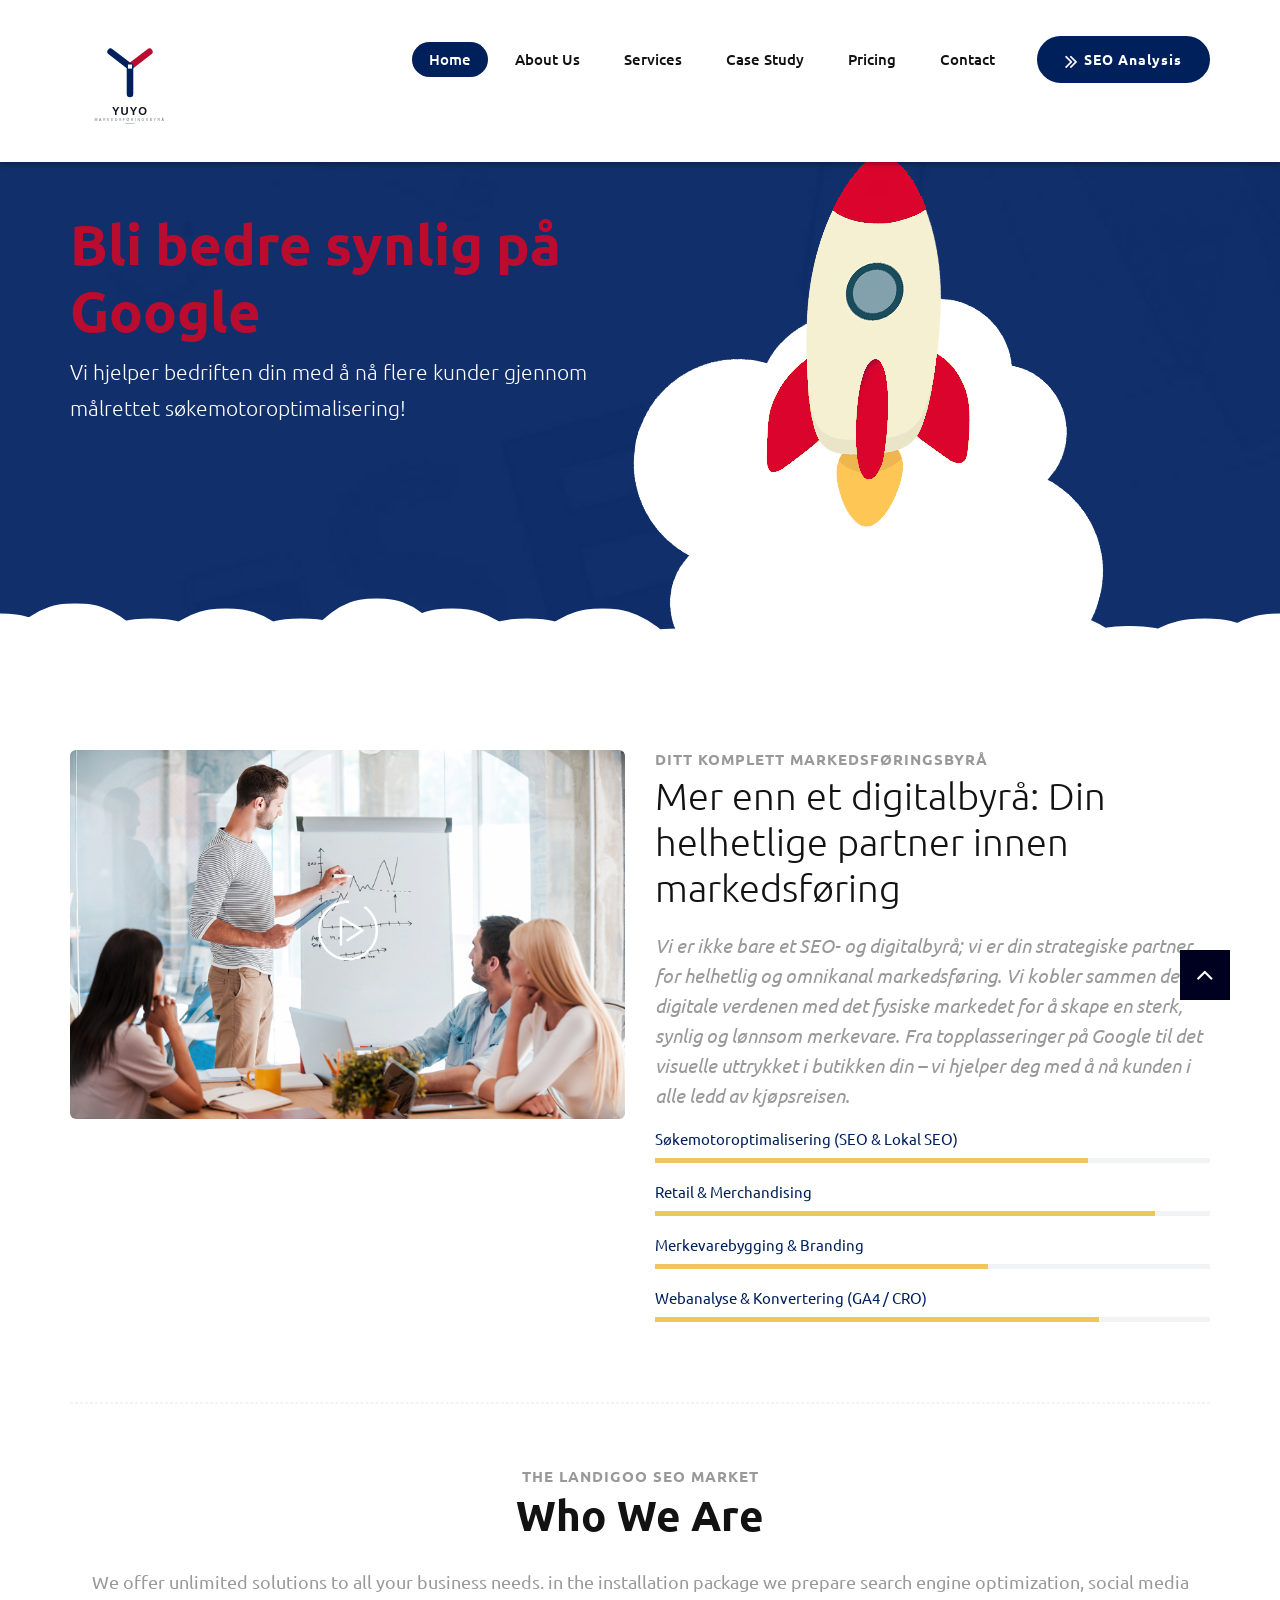
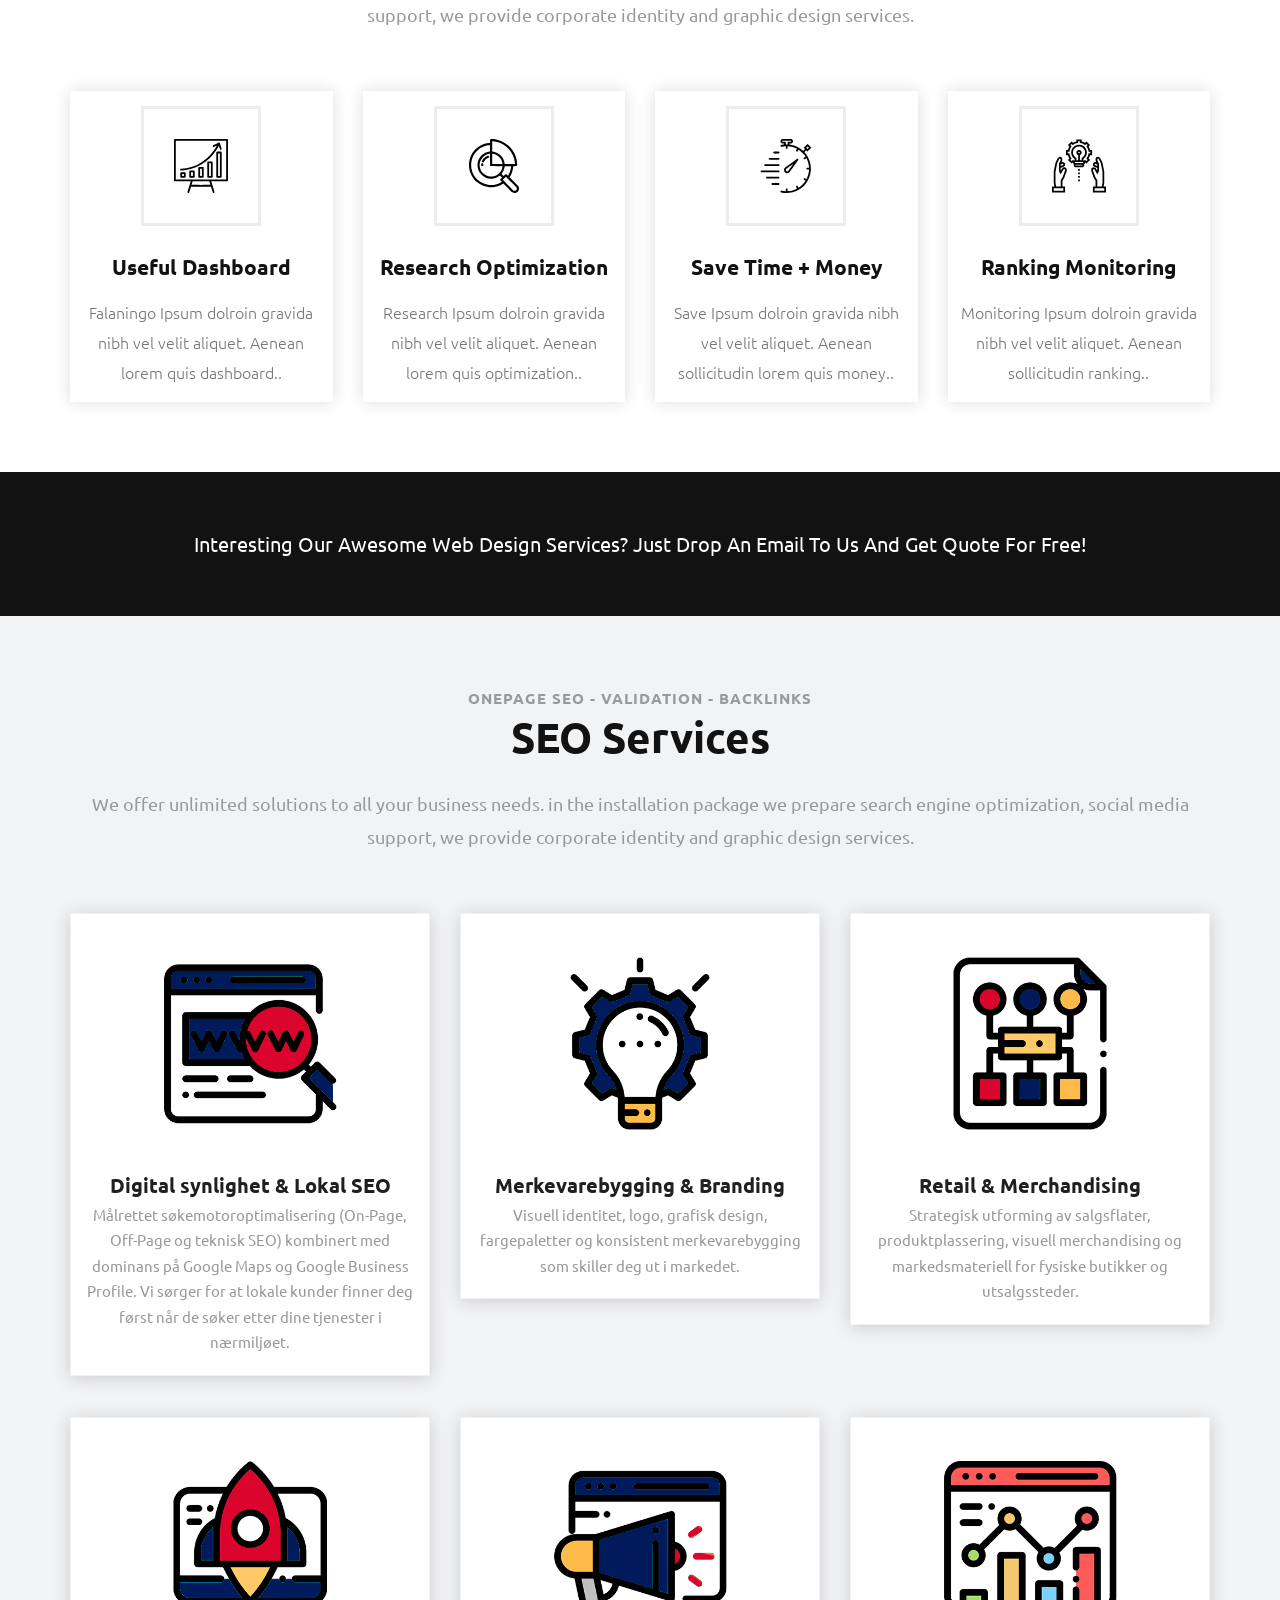
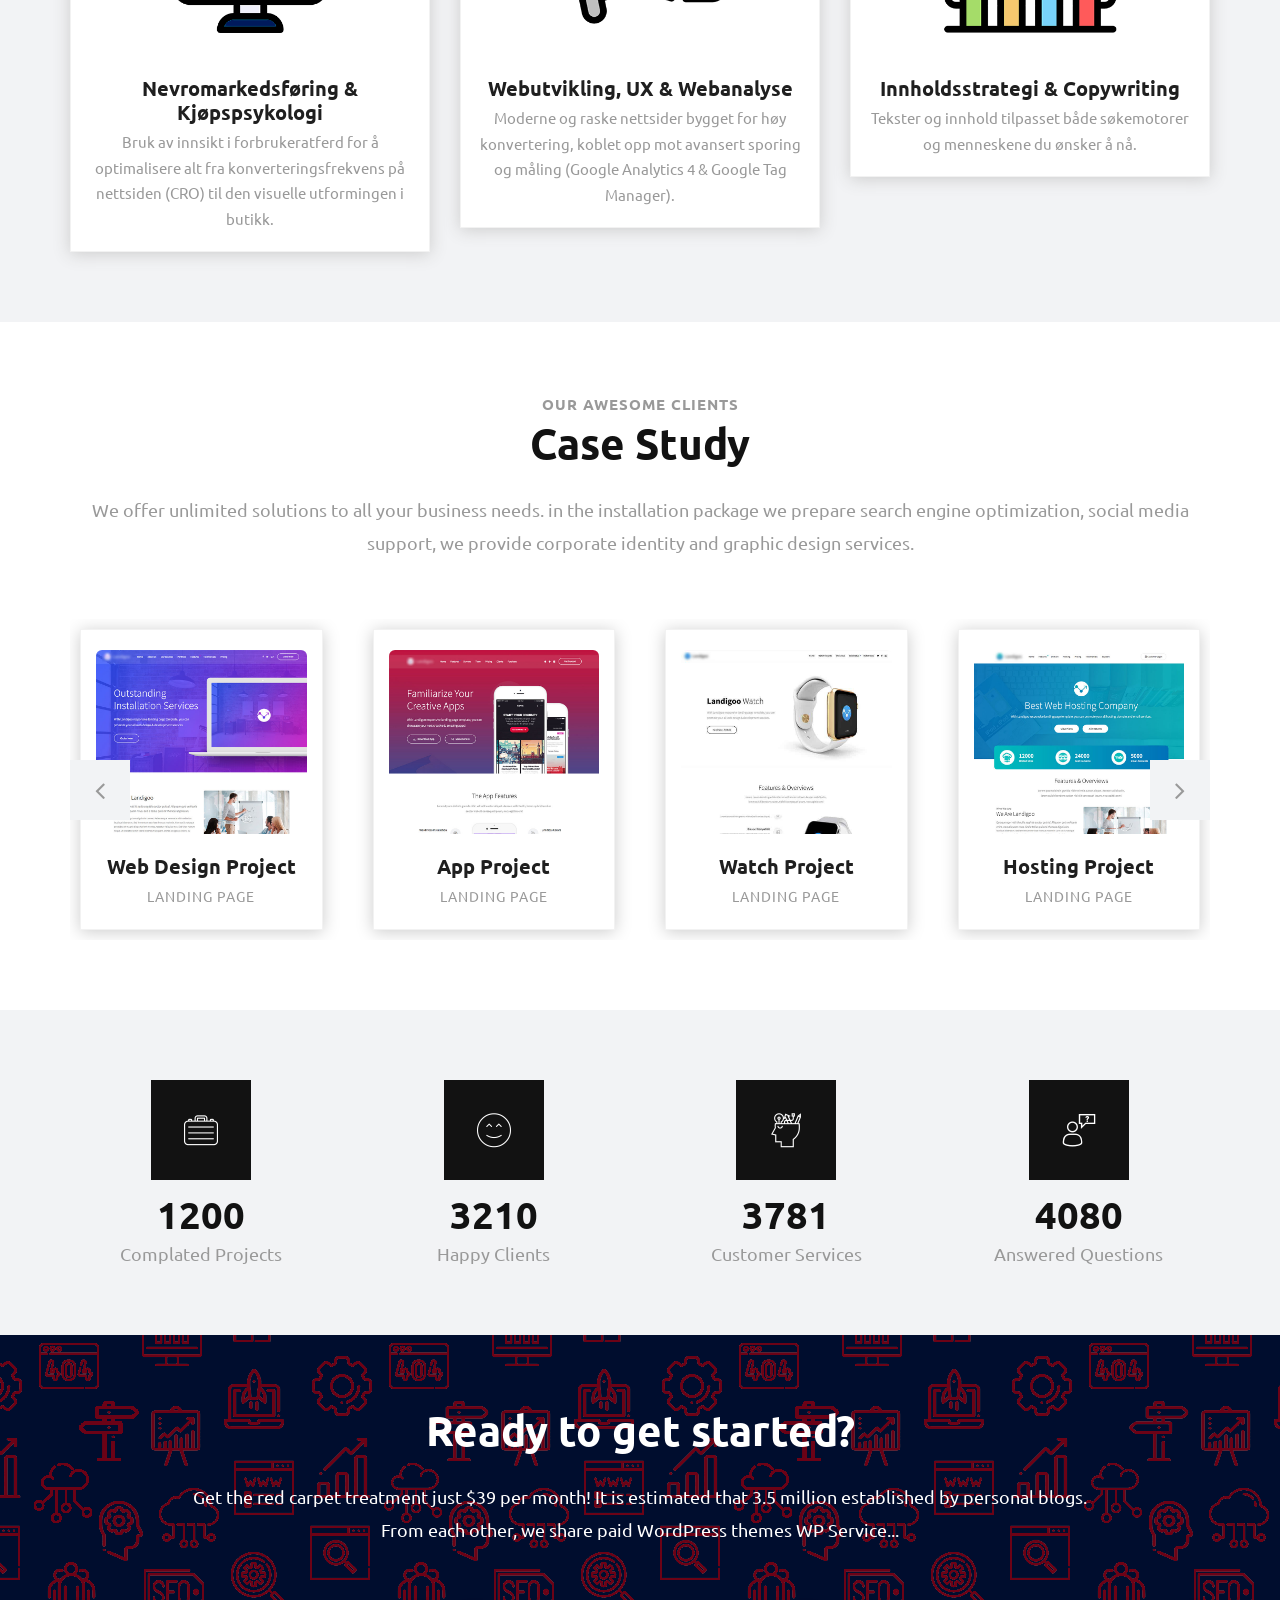
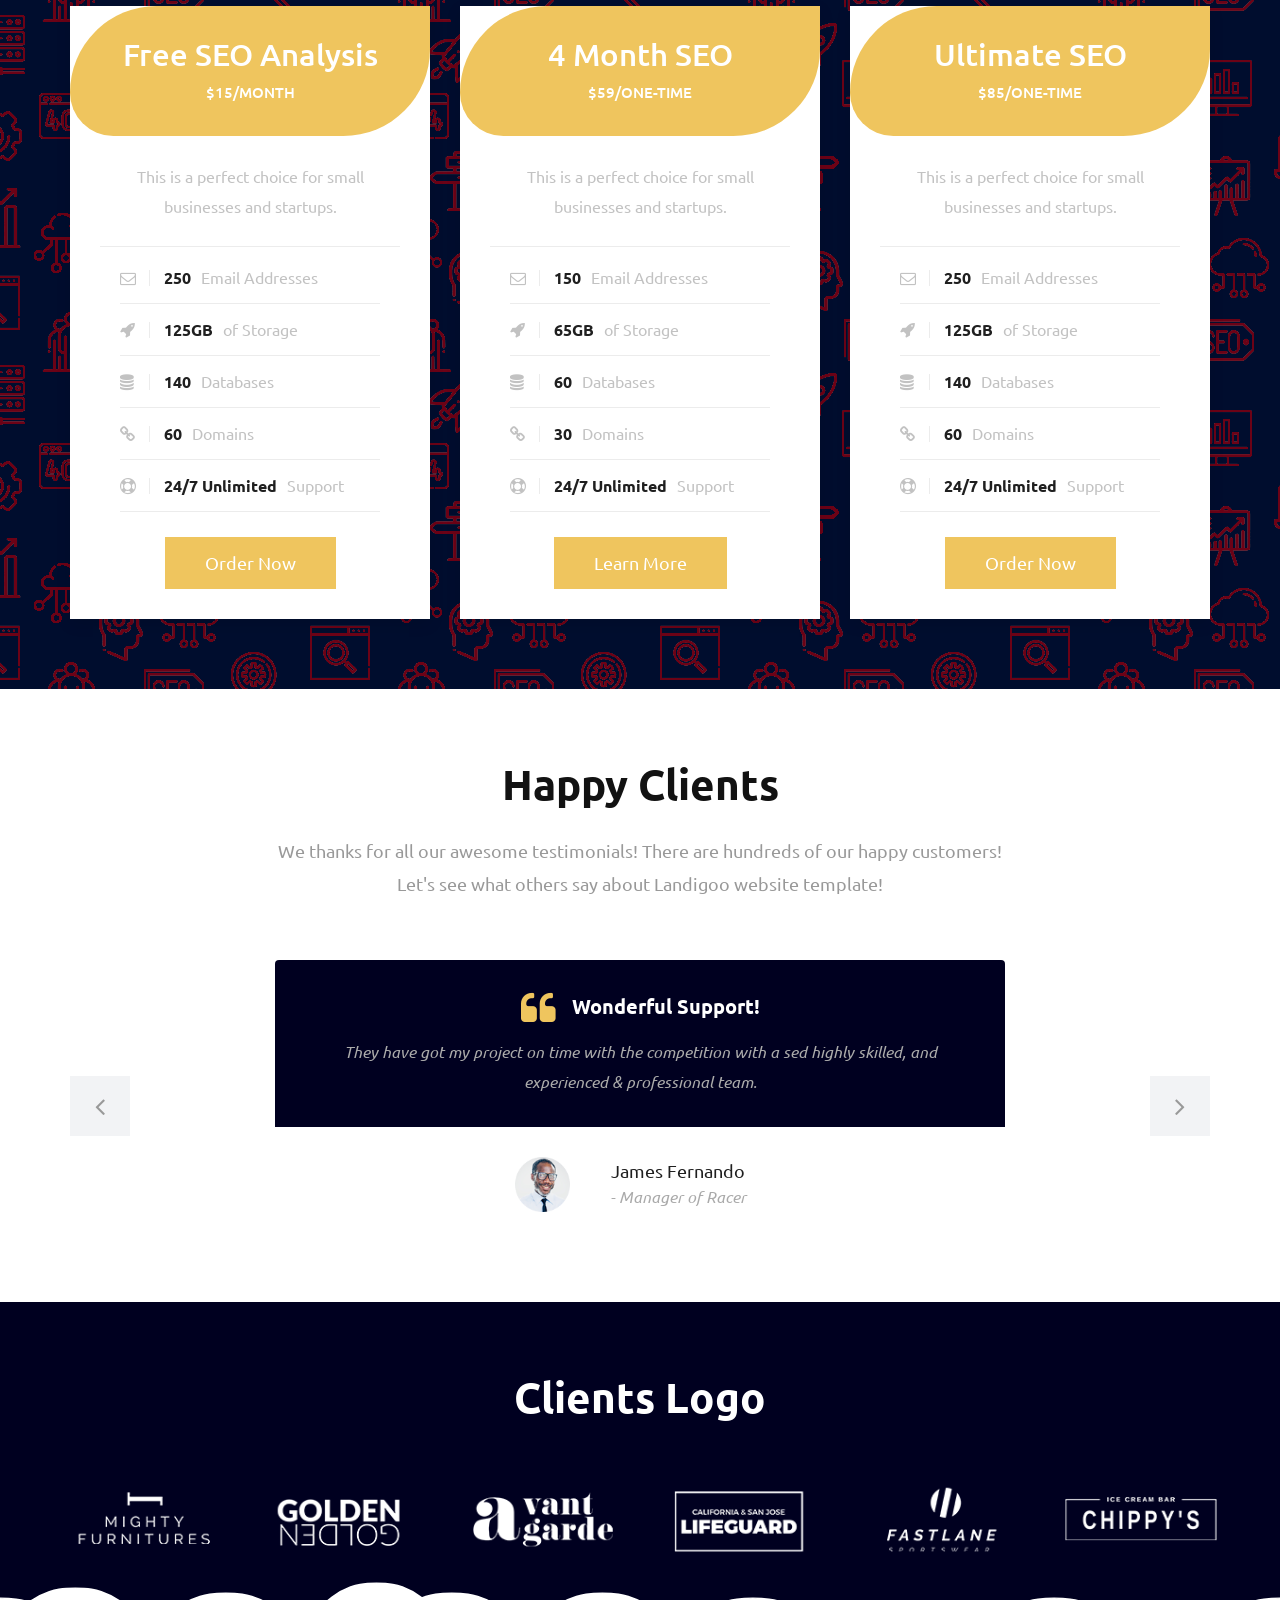
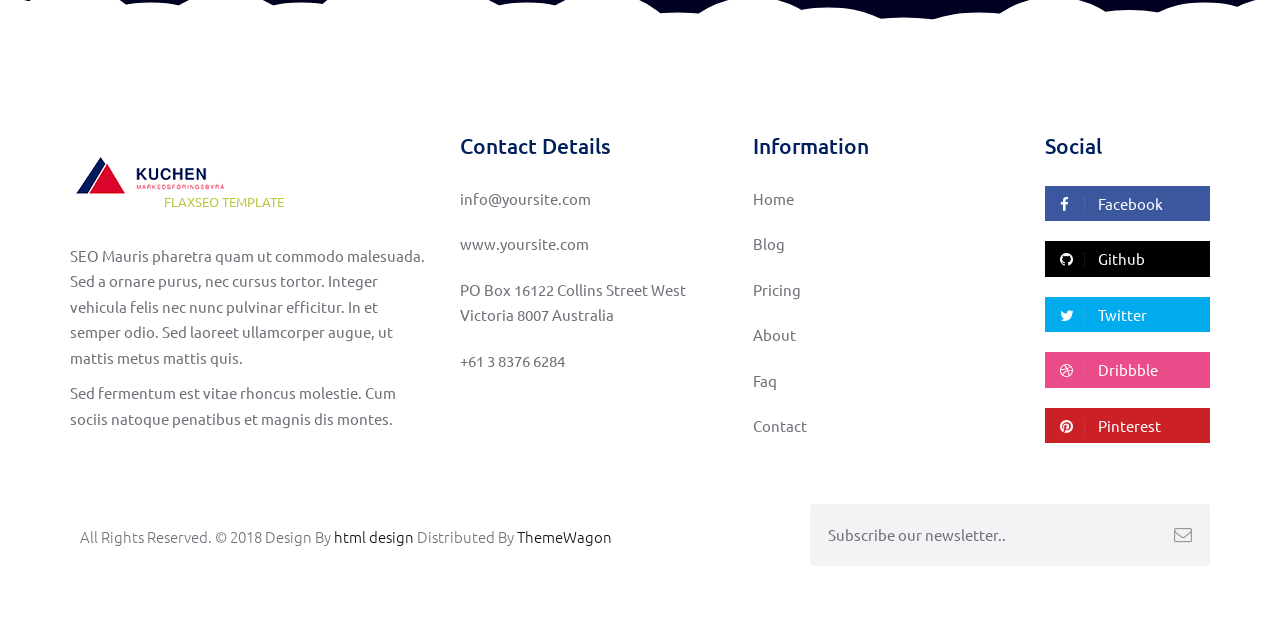
==== commit 116af42b: "test" ====
--- a/index.html
+++ b/index.html
@@ -75,7 +75,7 @@
                         <span class="icon-bar"></span>
                         <span class="icon-bar"></span>
                     </button>
-                    <a class="navbar-brand" href="index.html"><img src="images/logos/logo-seo.svg" alt="image" margin-left: auto; display: block></a>  
+                    <a class="navbar-brand" href="index.html"><img src="images/logos/logo-seo.svg" alt="image"></a>  
 
                 </div>
                 <div id="navbar" class="navbar-collapse collapse">
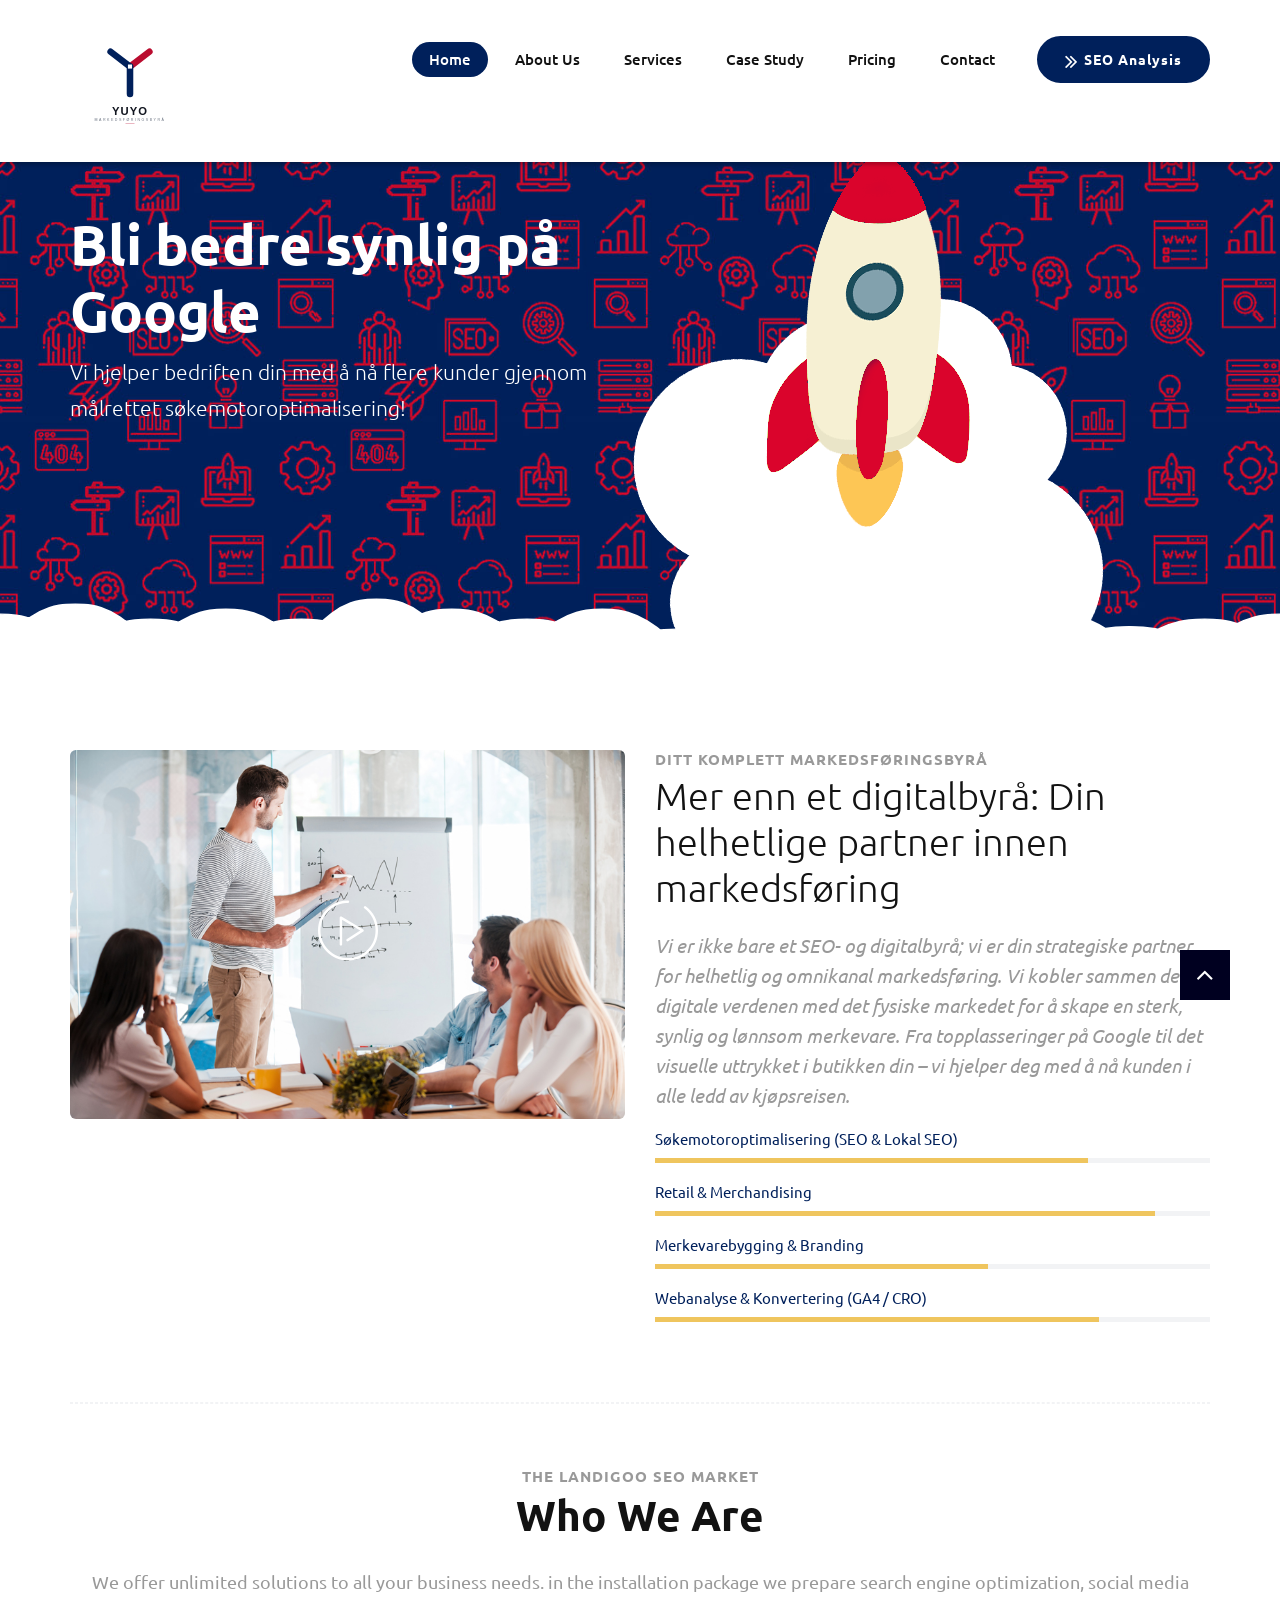
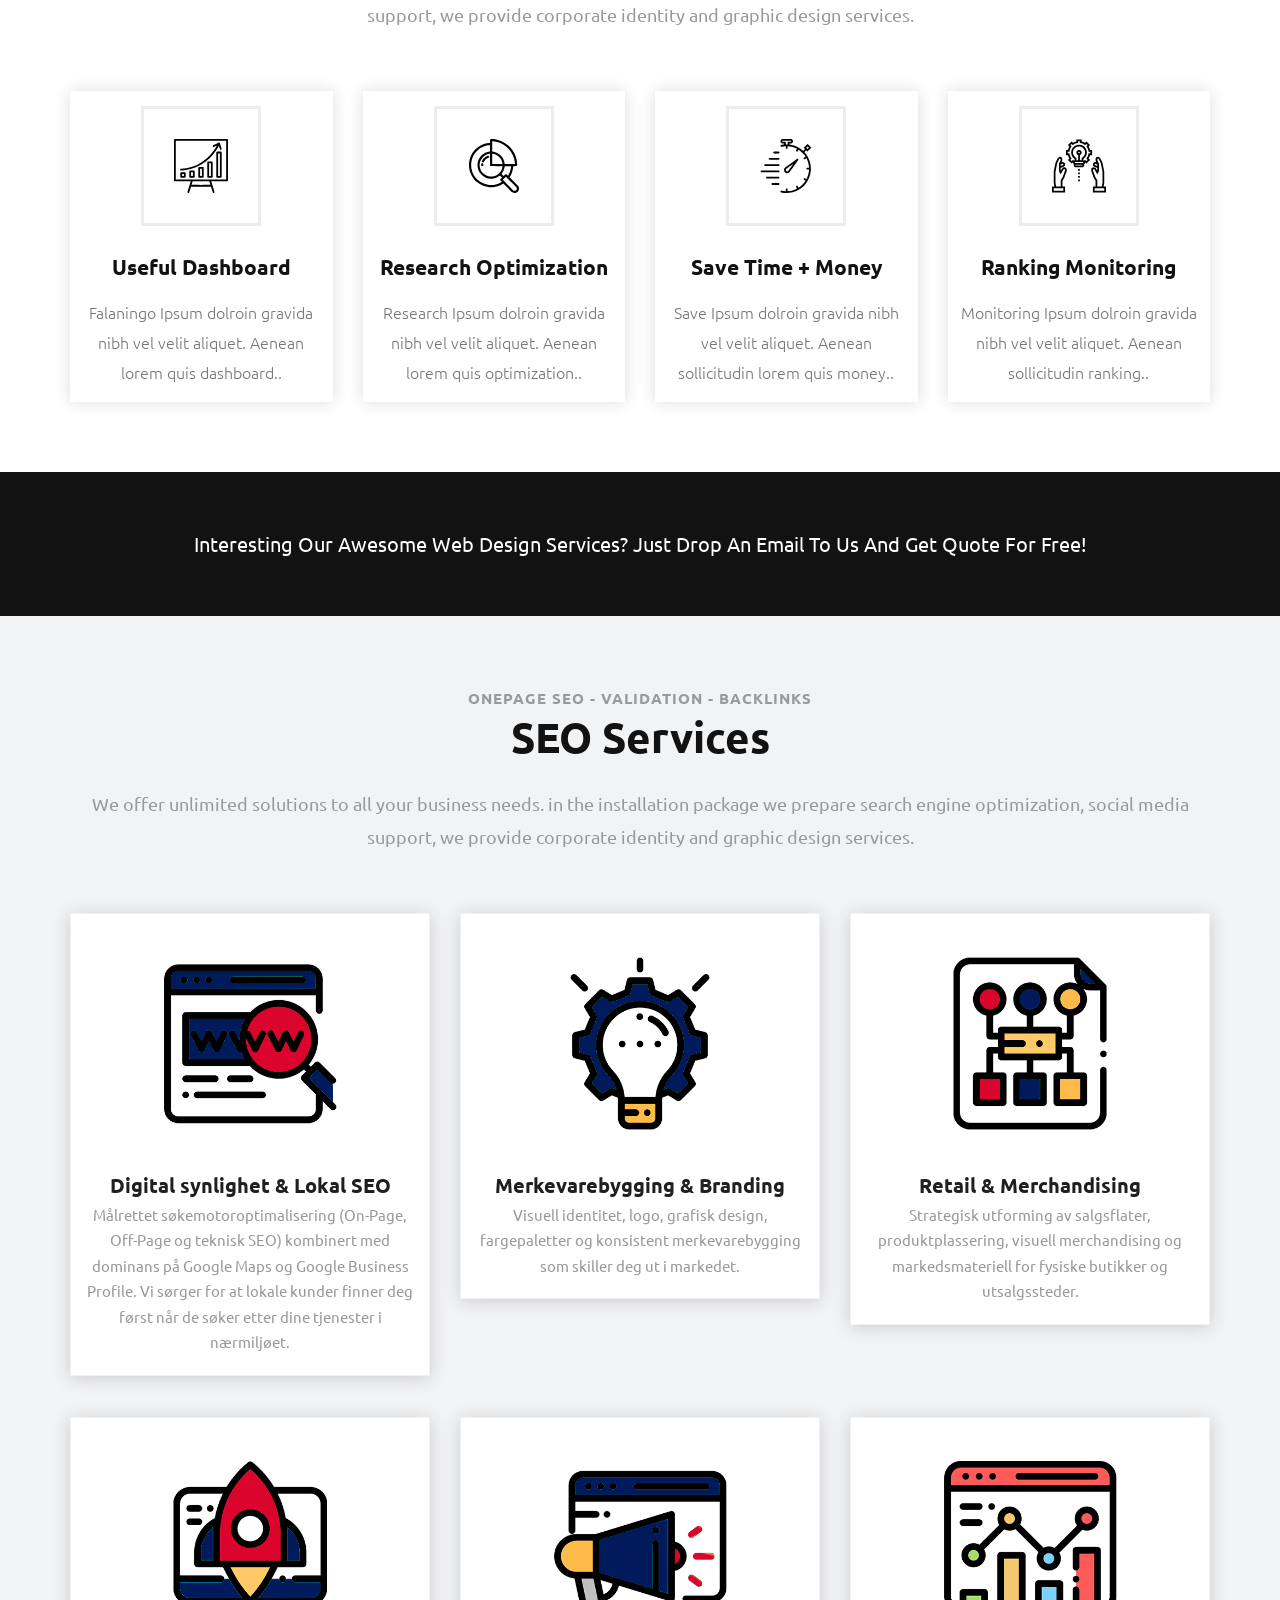
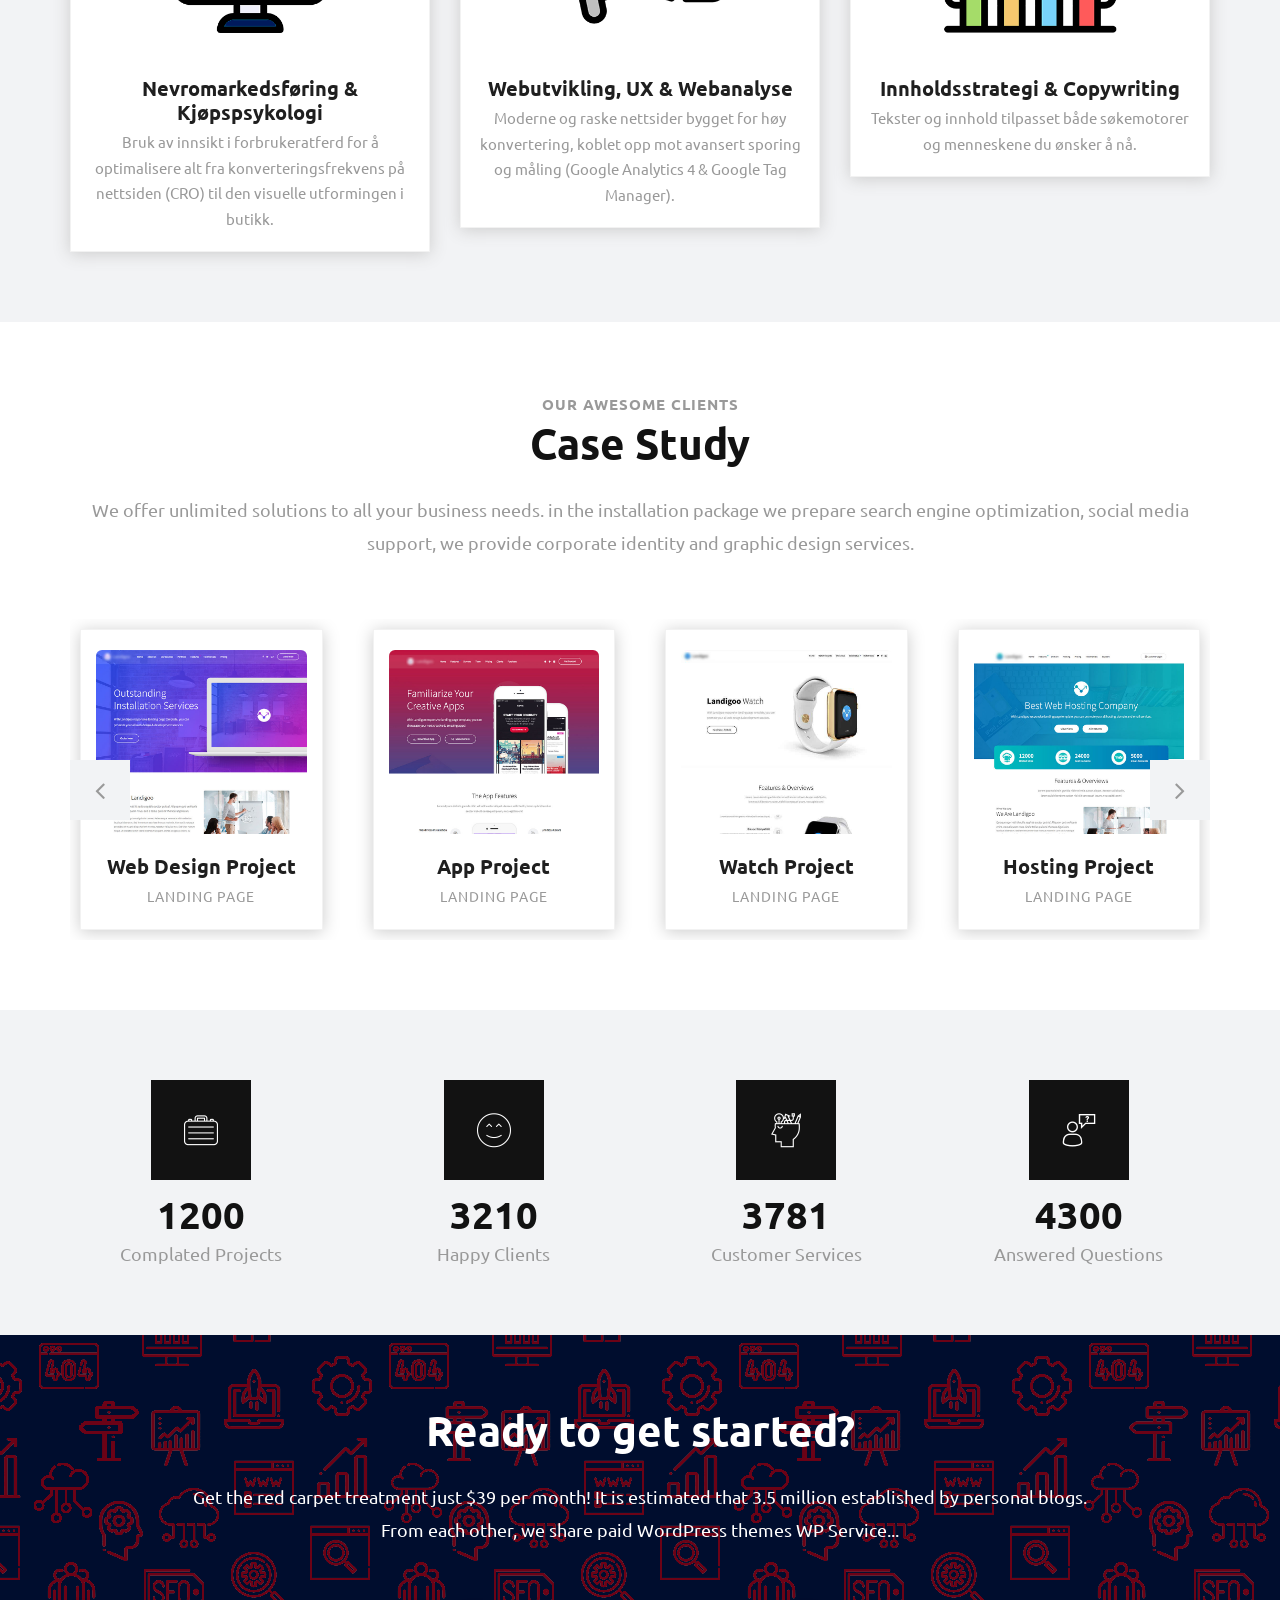
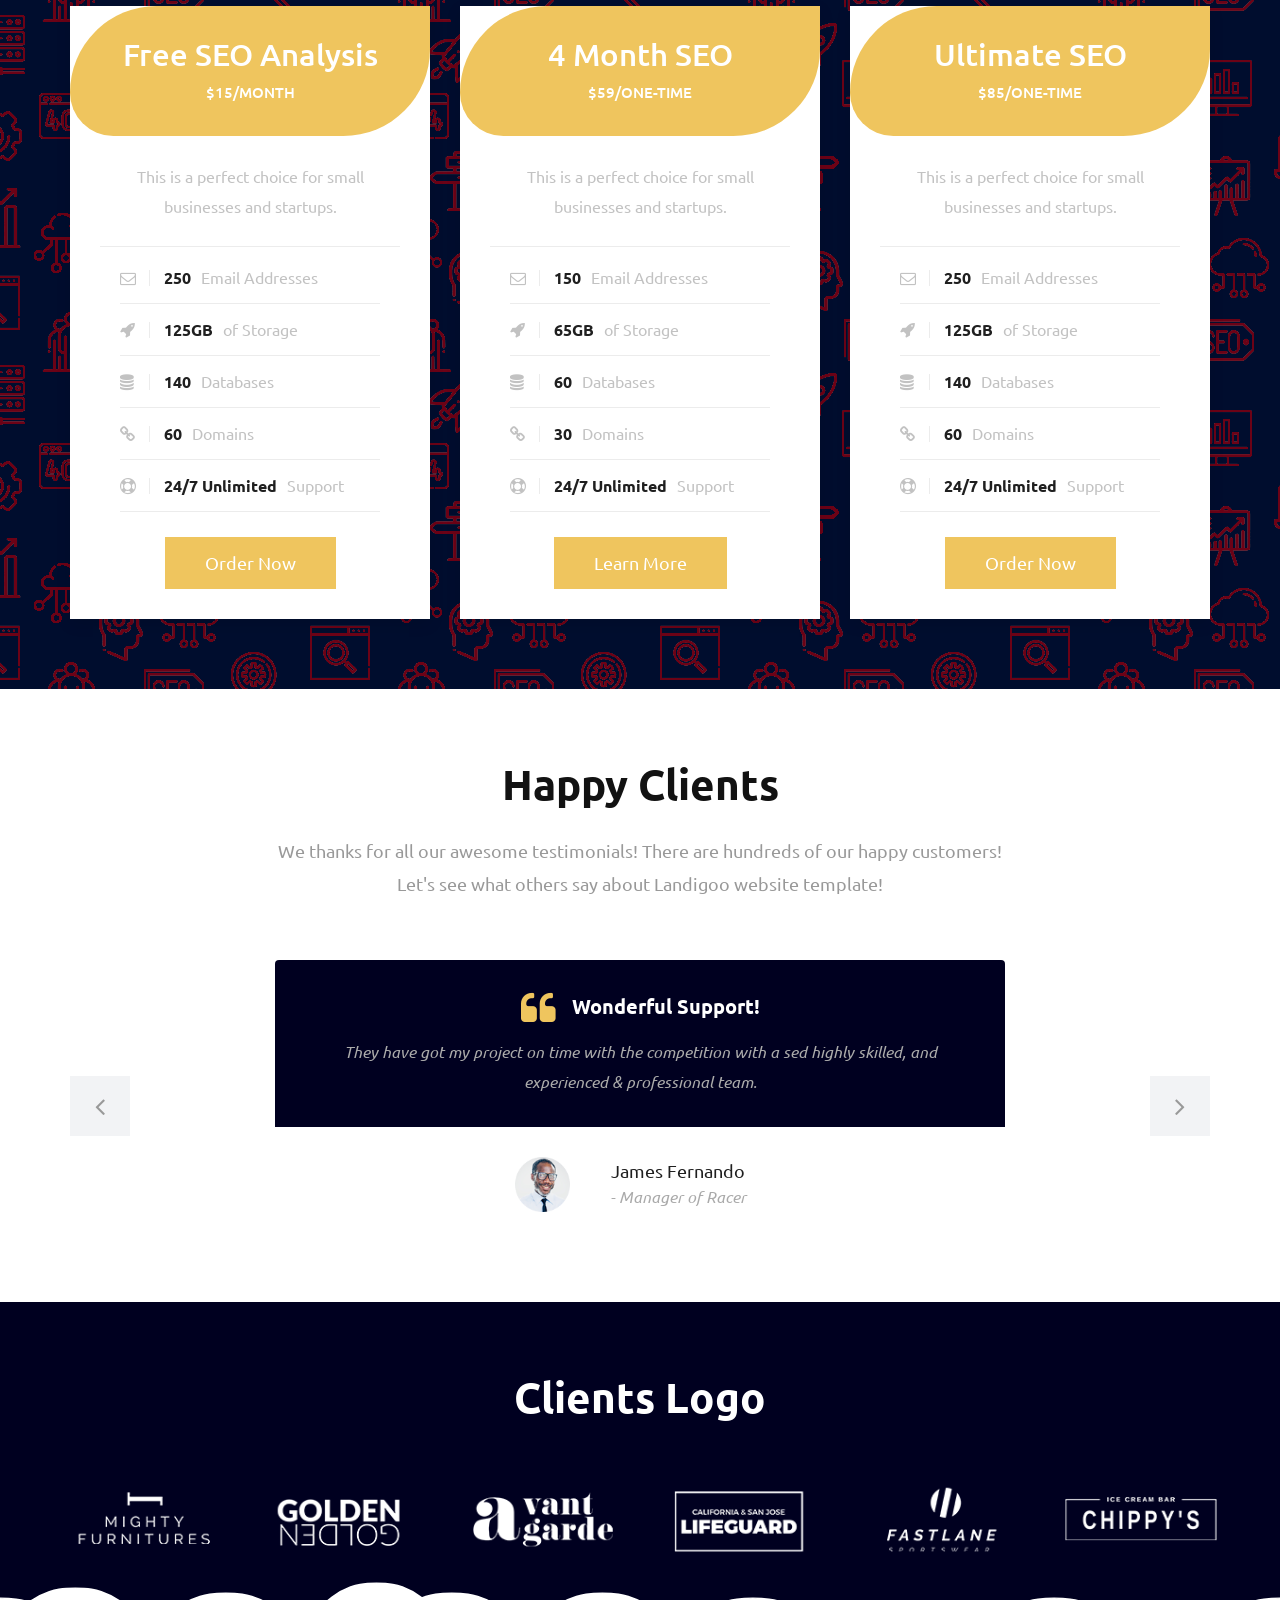
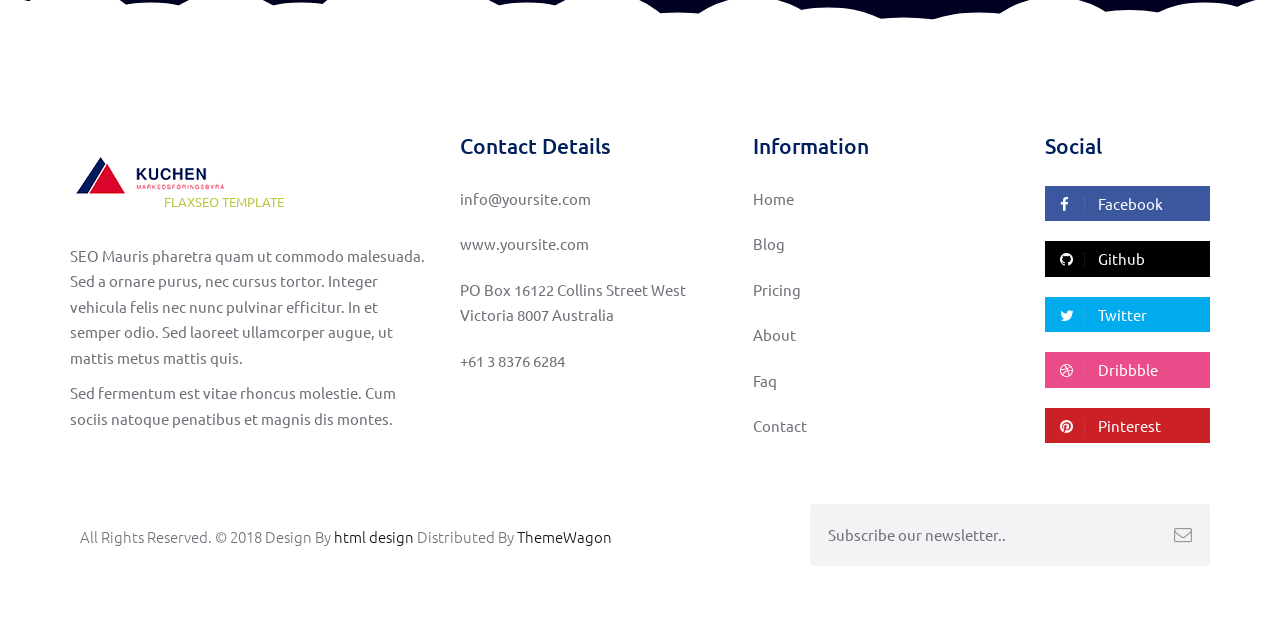
==== commit 063273f2: "update" ====
--- a/index.html
+++ b/index.html
@@ -11,8 +11,9 @@
      <!-- Site Metas -->
     <title>FlaxSEO - Responsive HTML5 Template</title>  
     <meta name="keywords" content="">
-    <meta name="description" content="">
-    <meta name="author" content="">
+    <meta name="description" content="decripcion de la pagina">
+    <meta name="author" content="soy yo el autor">
+    <meta name="title" content="titulo de la pagina">
 
     <!-- Site Icons -->
     <link rel="shortcut icon" href="images/favicon.ico" type="image/x-icon" />
--- a/style.css
+++ b/style.css
@@ -643,6 +643,7 @@
 .parallax {
     background-attachment: fixed;
     background-size: cover;
+    background-repeat: no-repeat;
     height: 100%;
     padding: 120px 0;
     position: relative;
--- a/css/versions.css
+++ b/css/versions.css
@@ -733,7 +733,7 @@
 }
 
 body.seo_version .first-section h1 {
-    color: #BA0c2F;
+    color: #ffffff;
     display: block;
     font-size: 56px;
     font-weight: bold;
--- a/css/responsive.css
+++ b/css/responsive.css
@@ -116,7 +116,7 @@
     body.clinic_version .header_style_01,
     body.app_version .header_style_01 {
         width: 100% !important;
-        padding: 20px 0 !important;
+        padding: 10px 0 !important;
     }
     .apple-button strong {
         font-size: 24px;
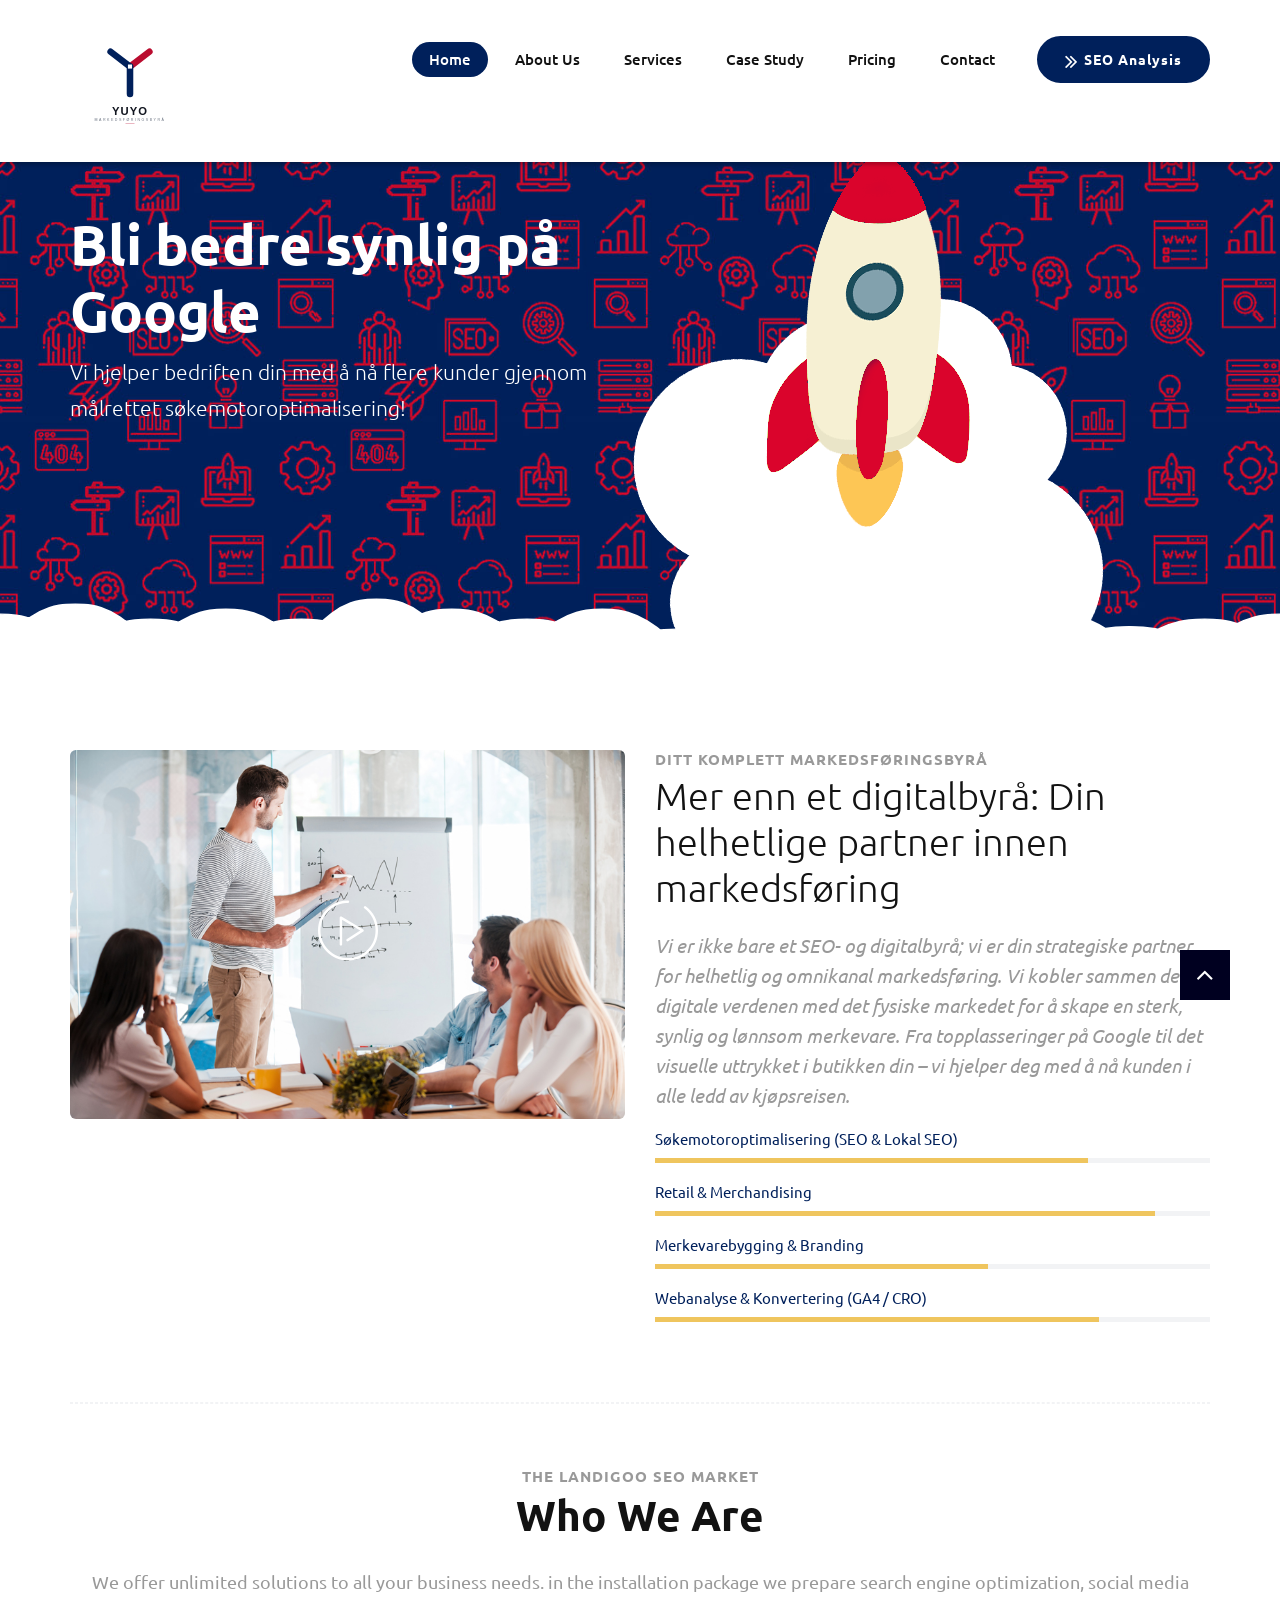
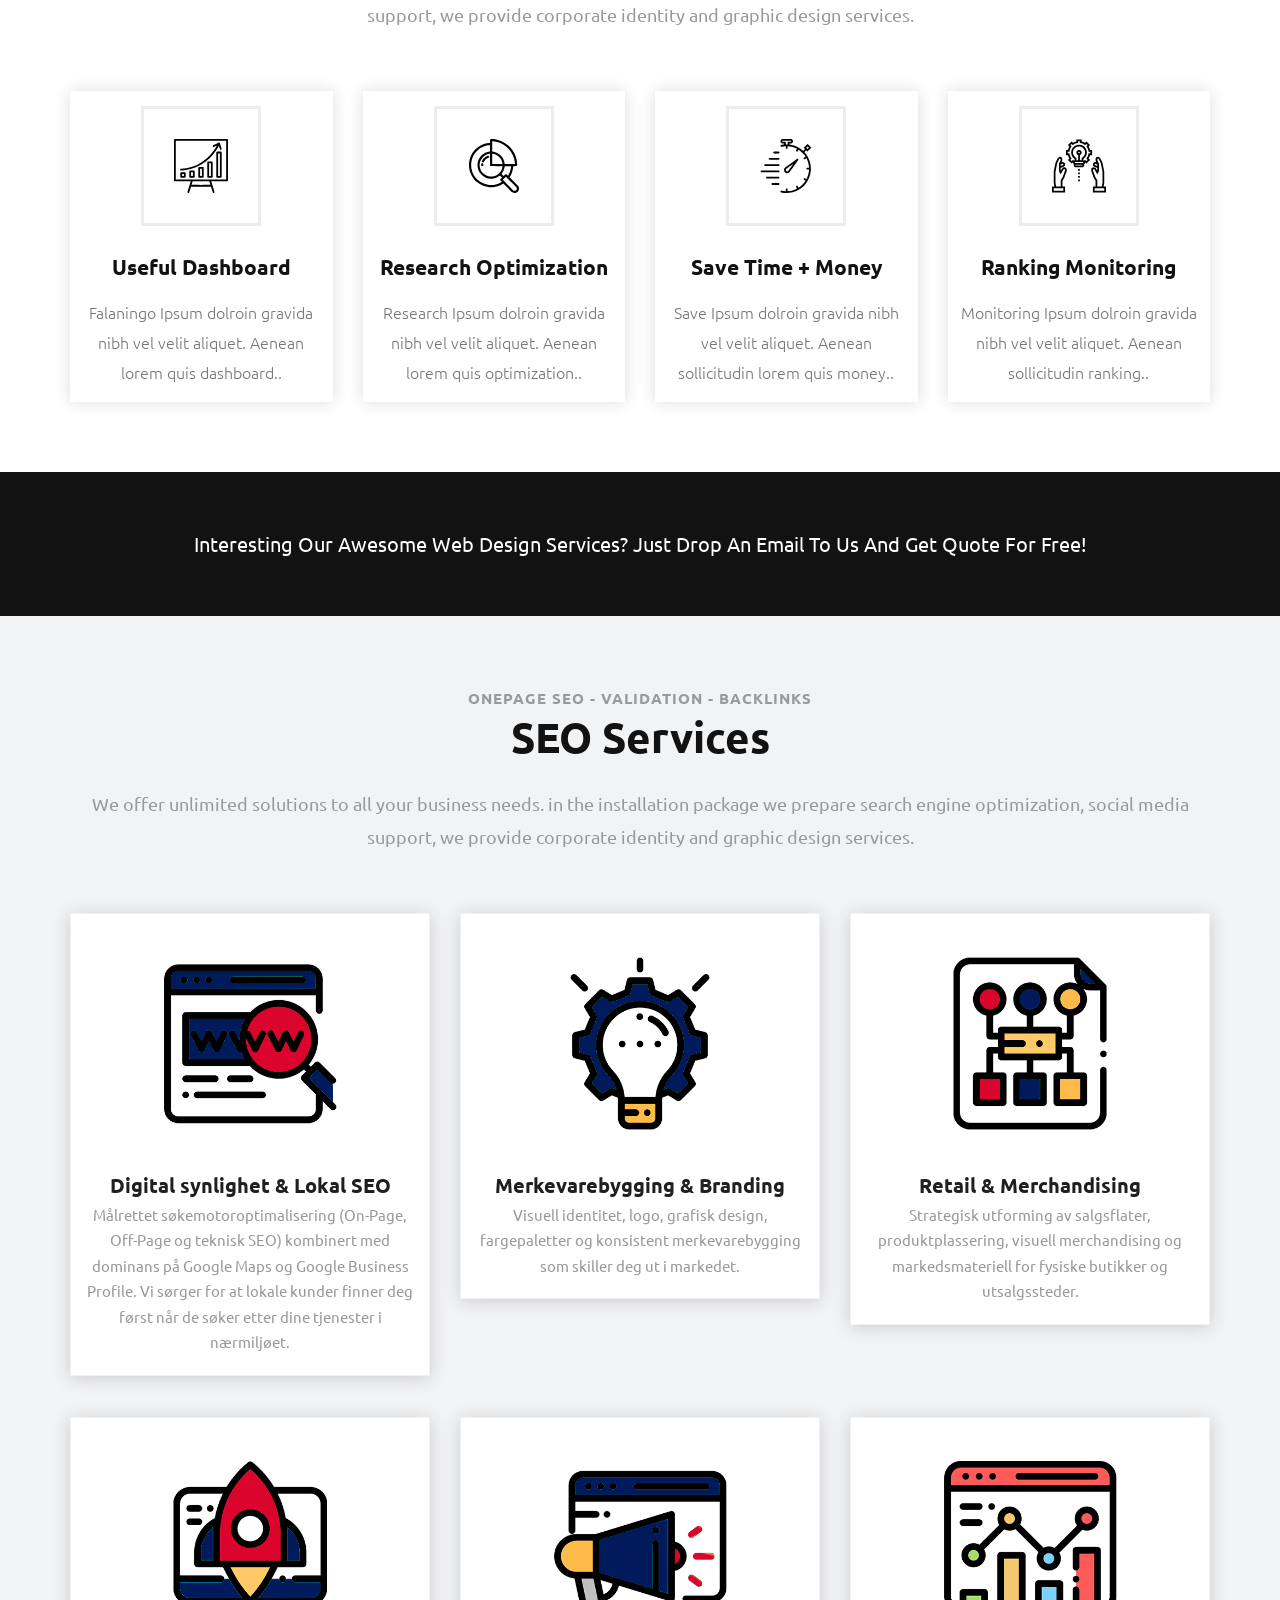
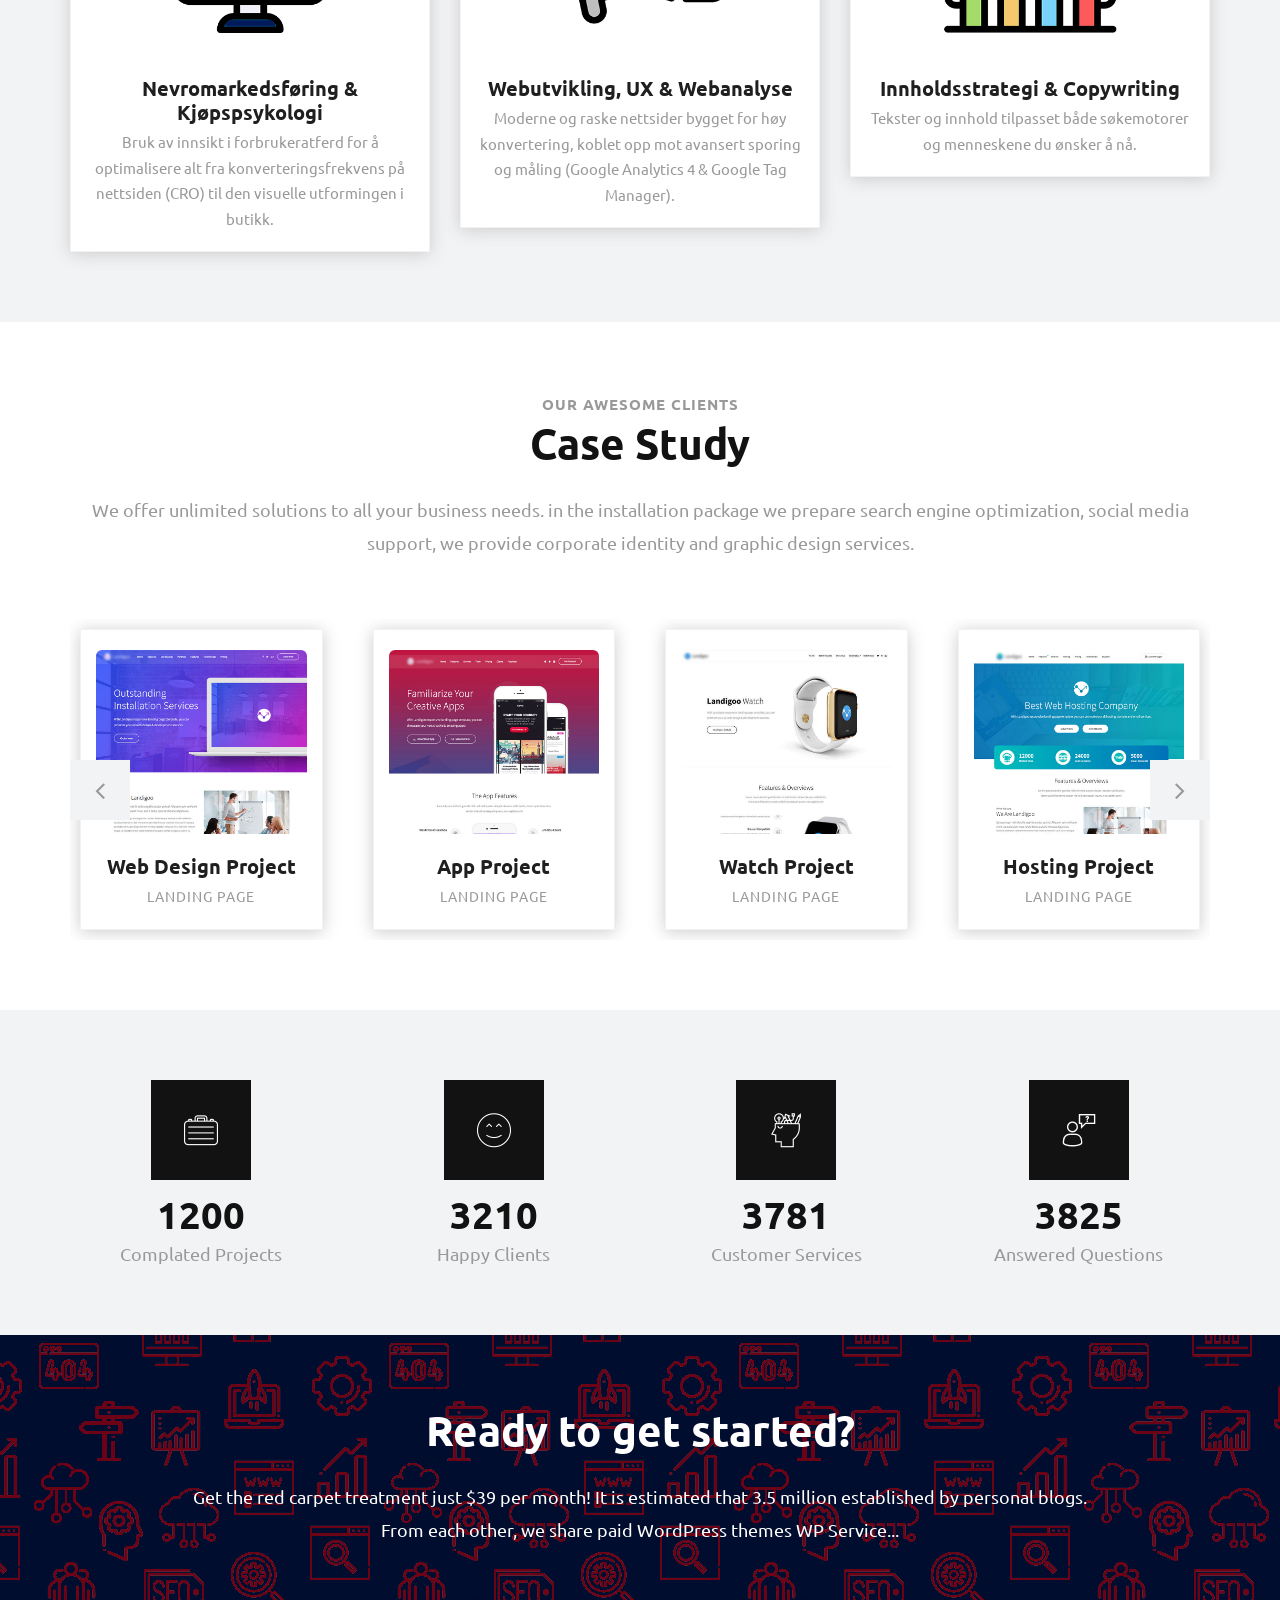
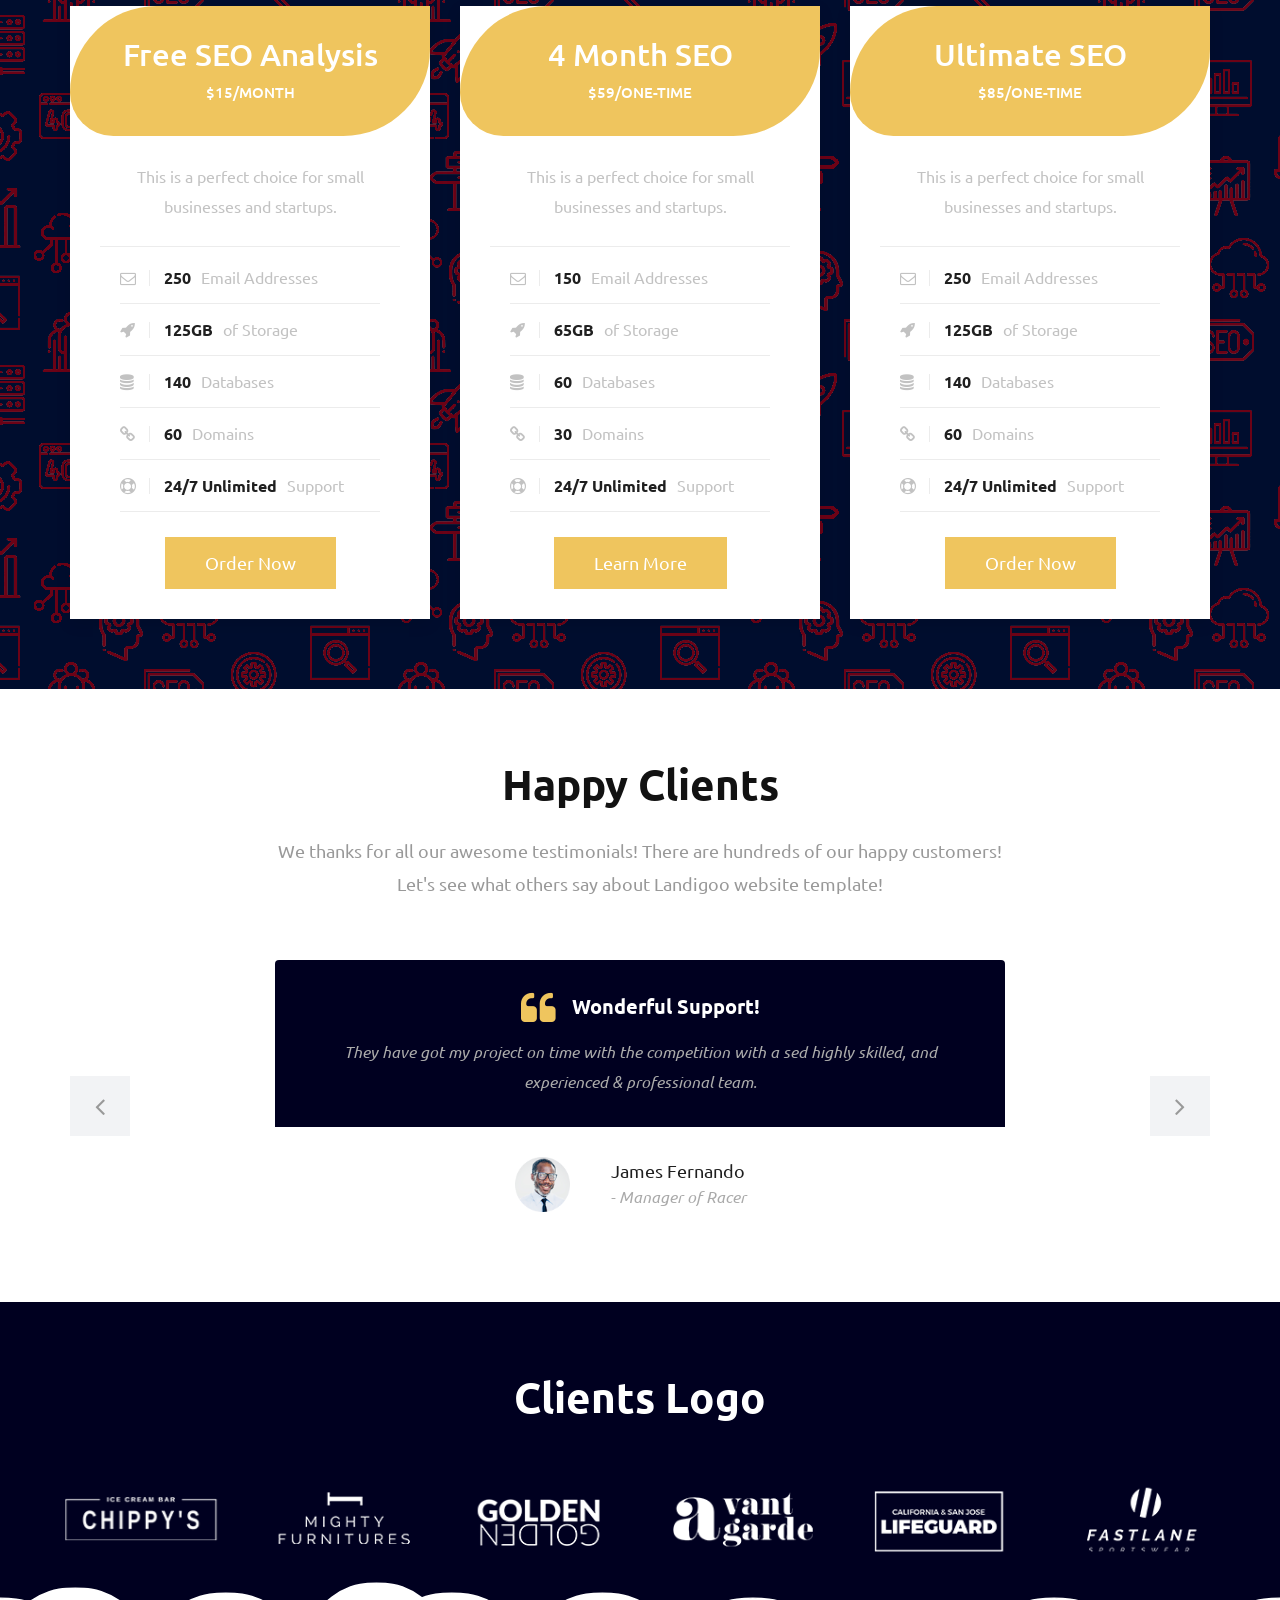
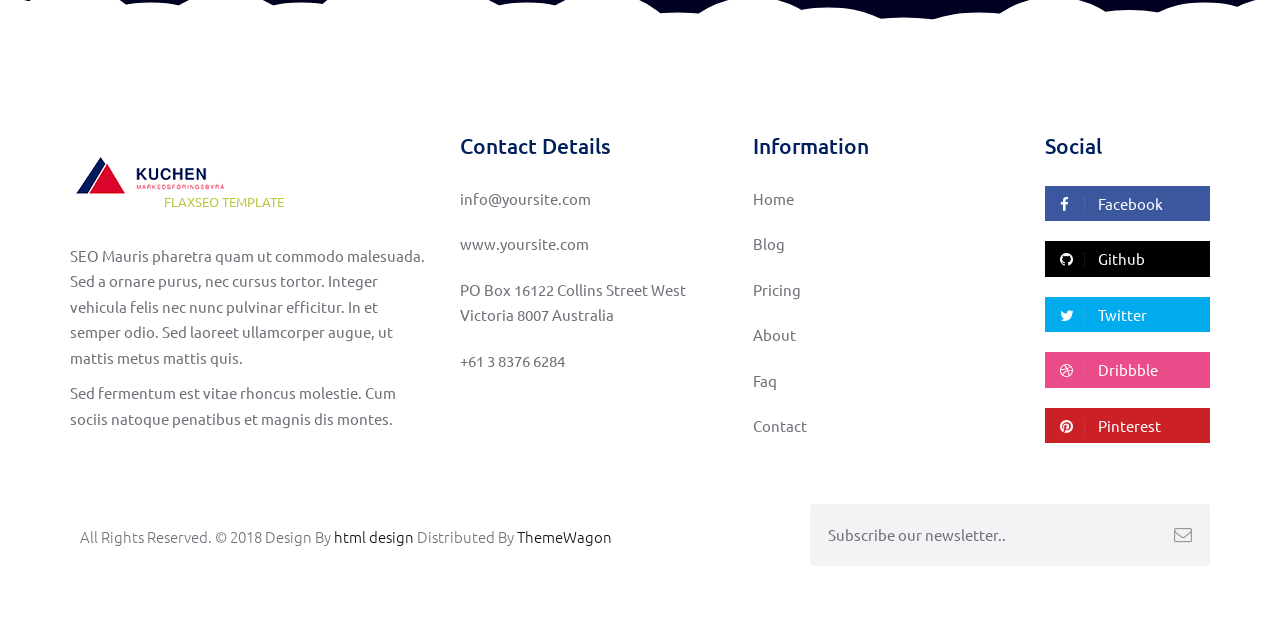
==== commit 5a17ff82: "update" ====
--- a/index.html
+++ b/index.html
@@ -9,11 +9,10 @@
     <meta name="viewport" content="width=device-width, minimum-scale=1.0, maximum-scale=1.0, user-scalable=no">
  
      <!-- Site Metas -->
-    <title>FlaxSEO - Responsive HTML5 Template</title>  
+    <title>titulo de la paginasive</title>  
     <meta name="keywords" content="">
     <meta name="description" content="decripcion de la pagina">
     <meta name="author" content="soy yo el autor">
-    <meta name="title" content="titulo de la pagina">
 
     <!-- Site Icons -->
     <link rel="shortcut icon" href="images/favicon.ico" type="image/x-icon" />
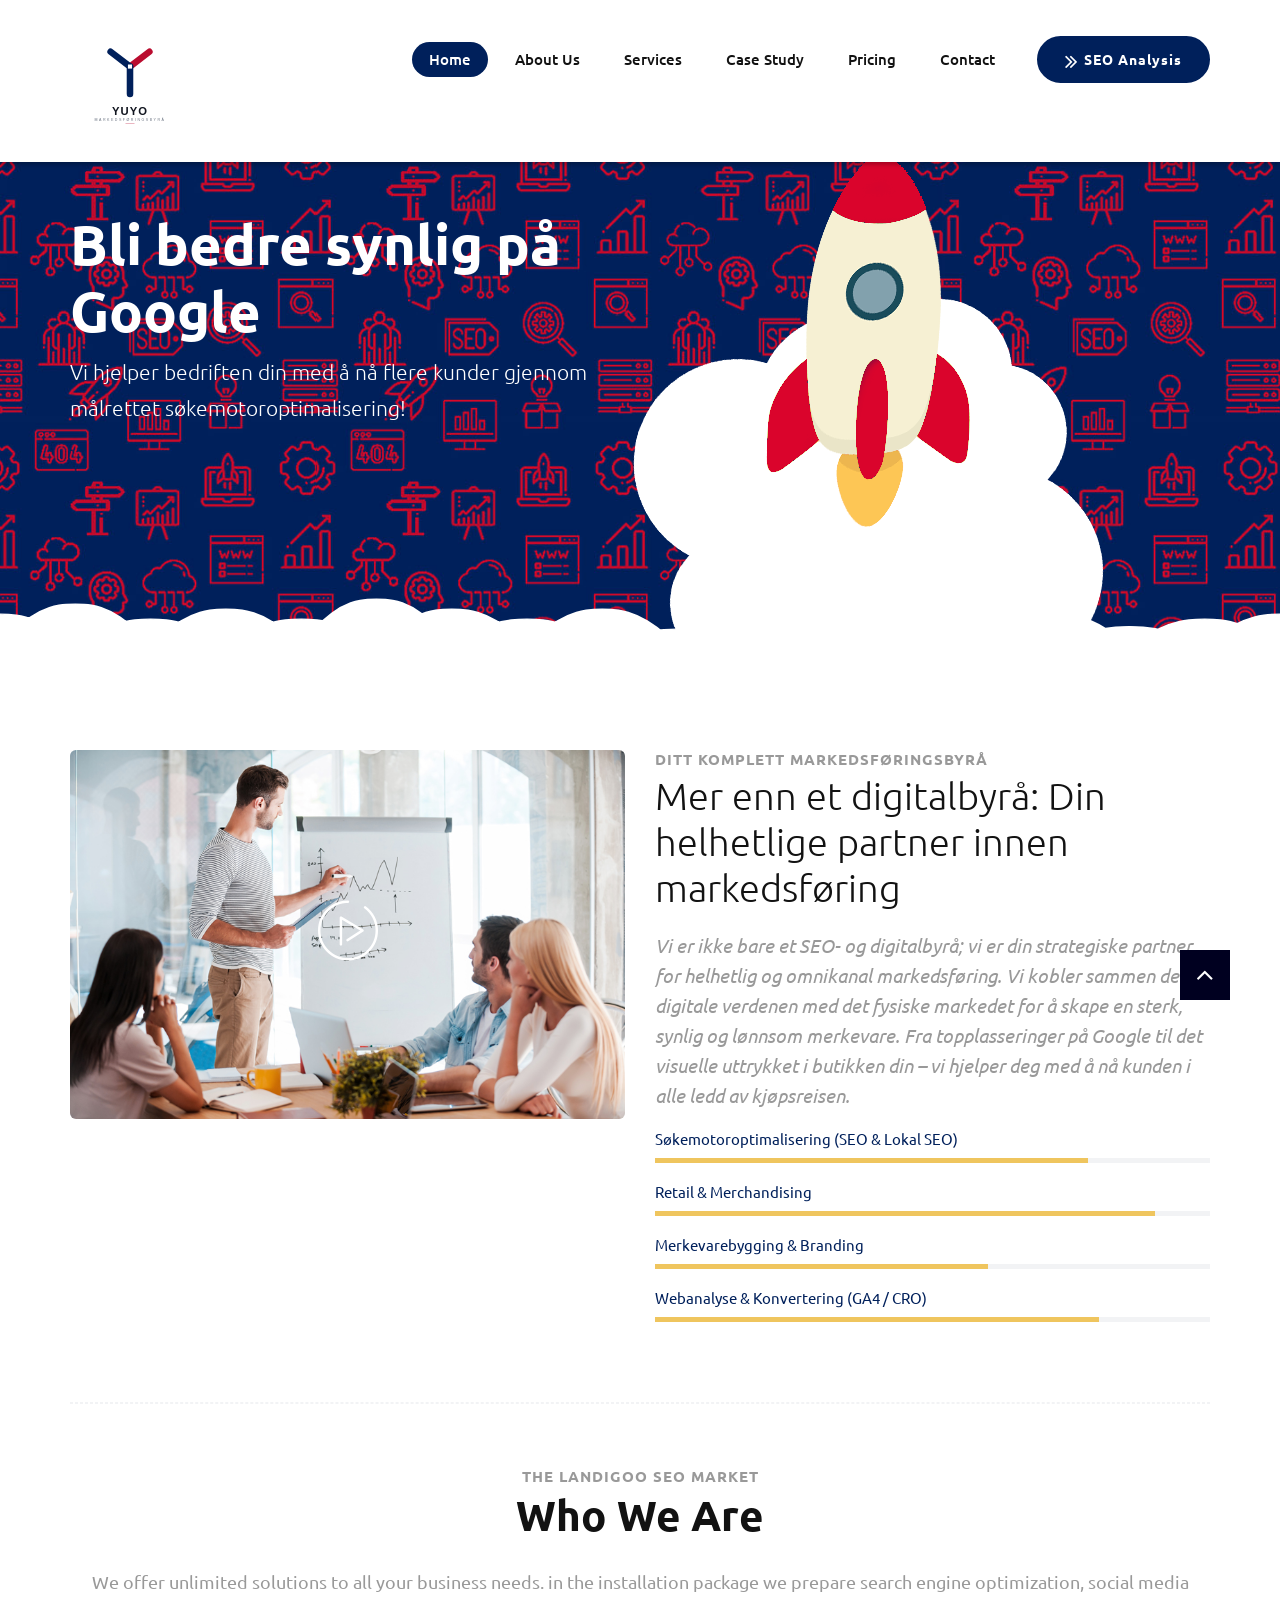
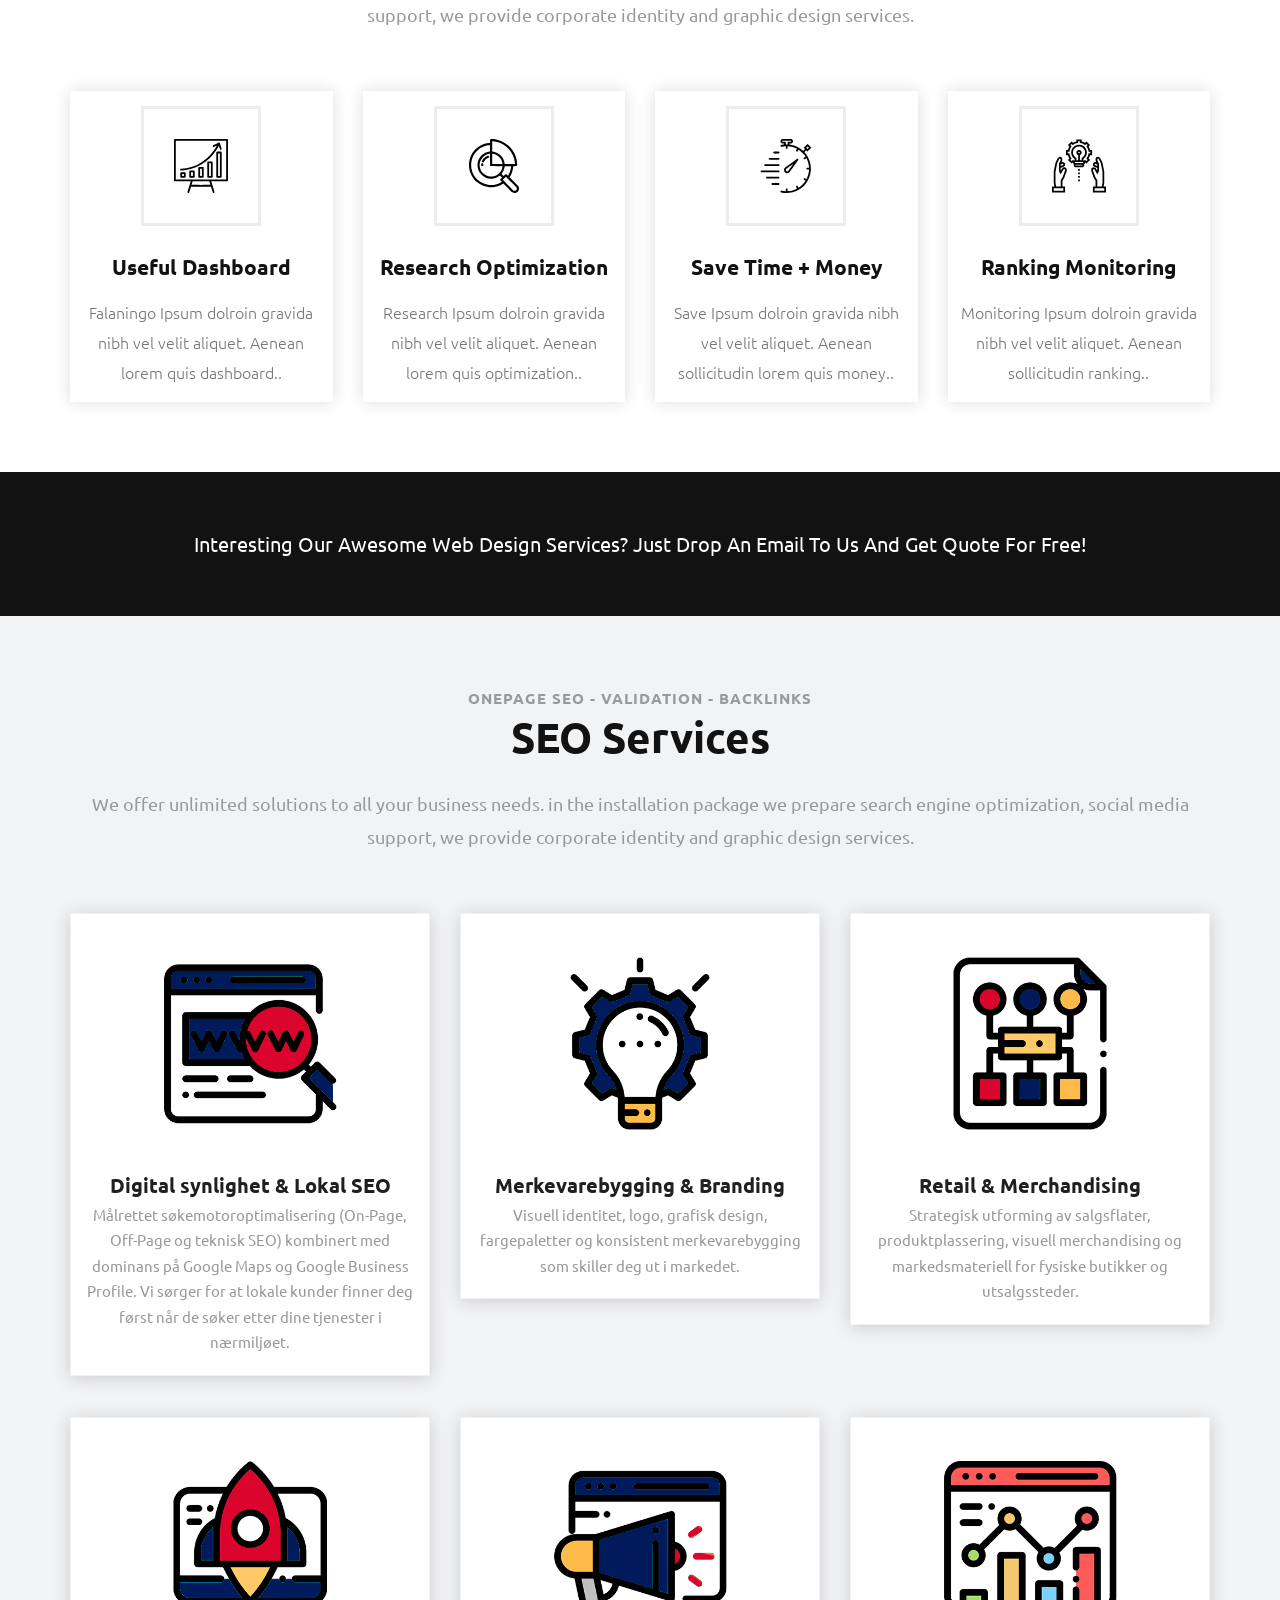
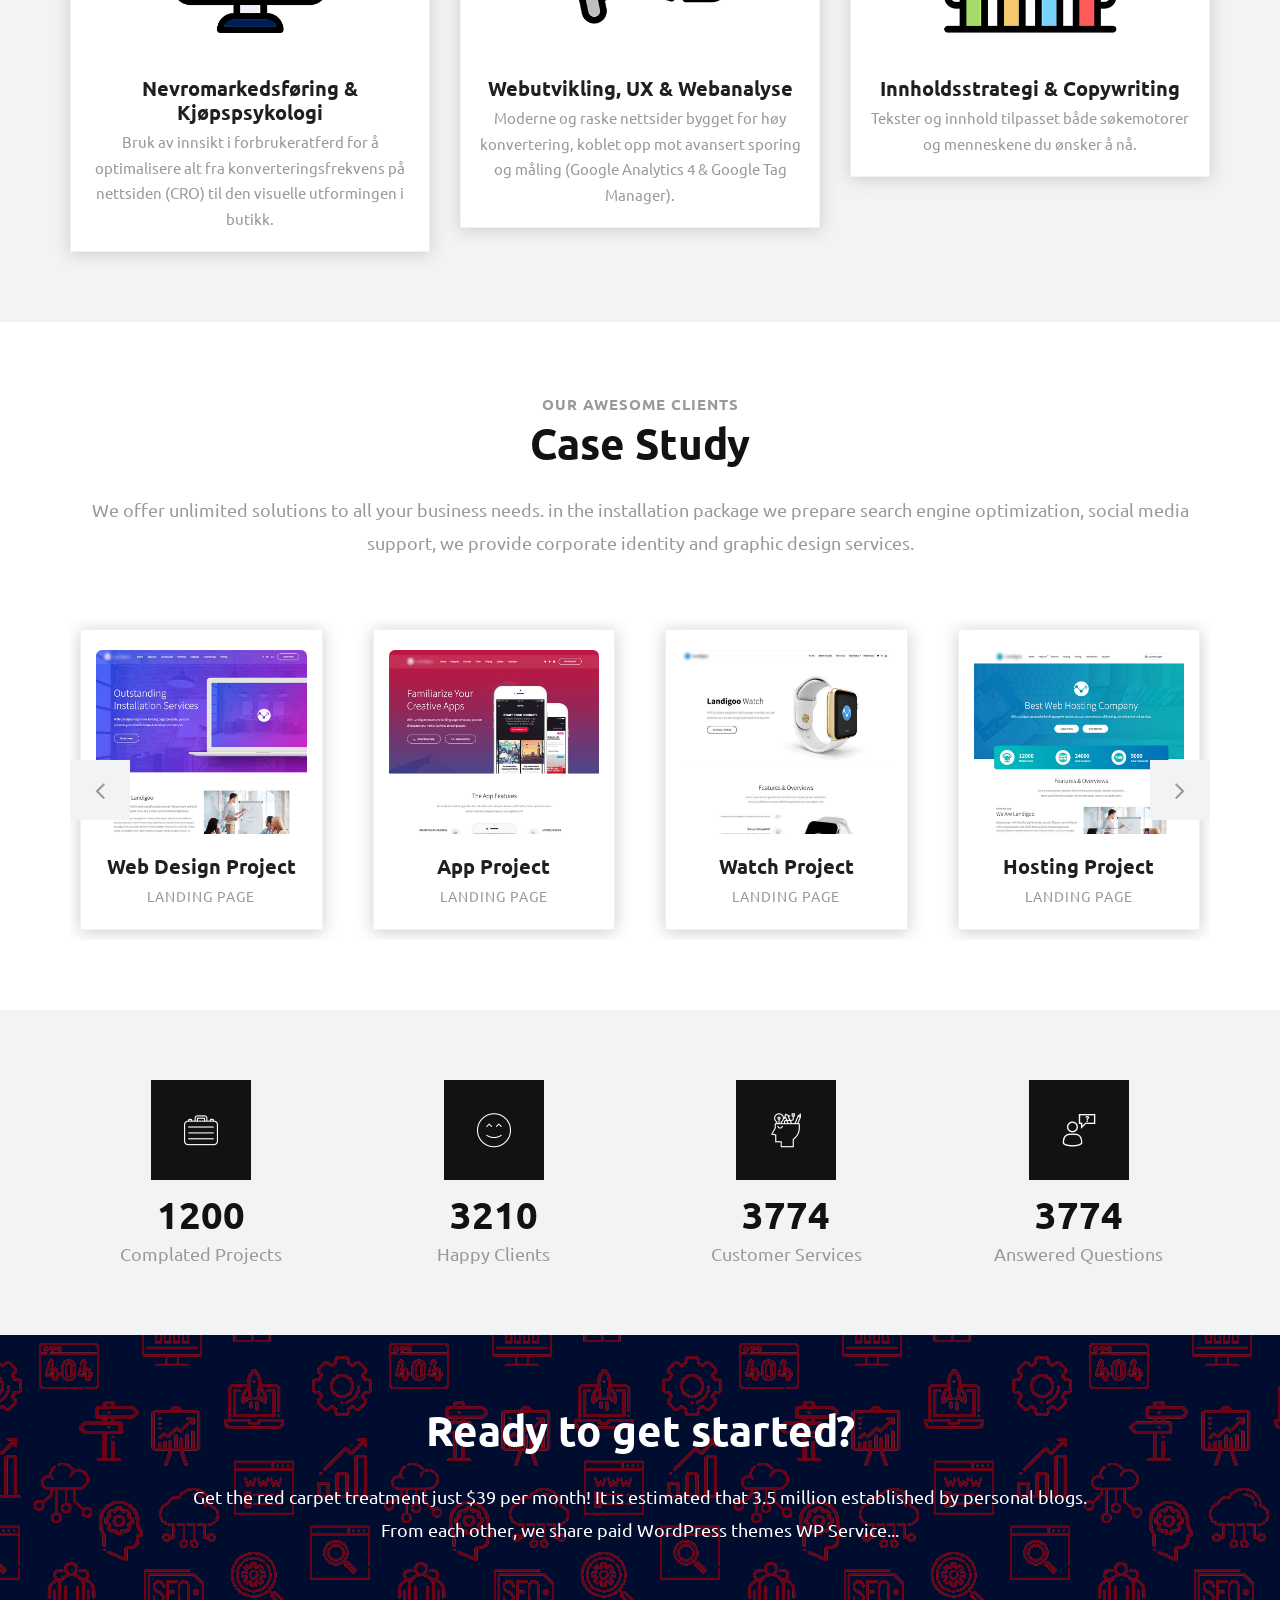
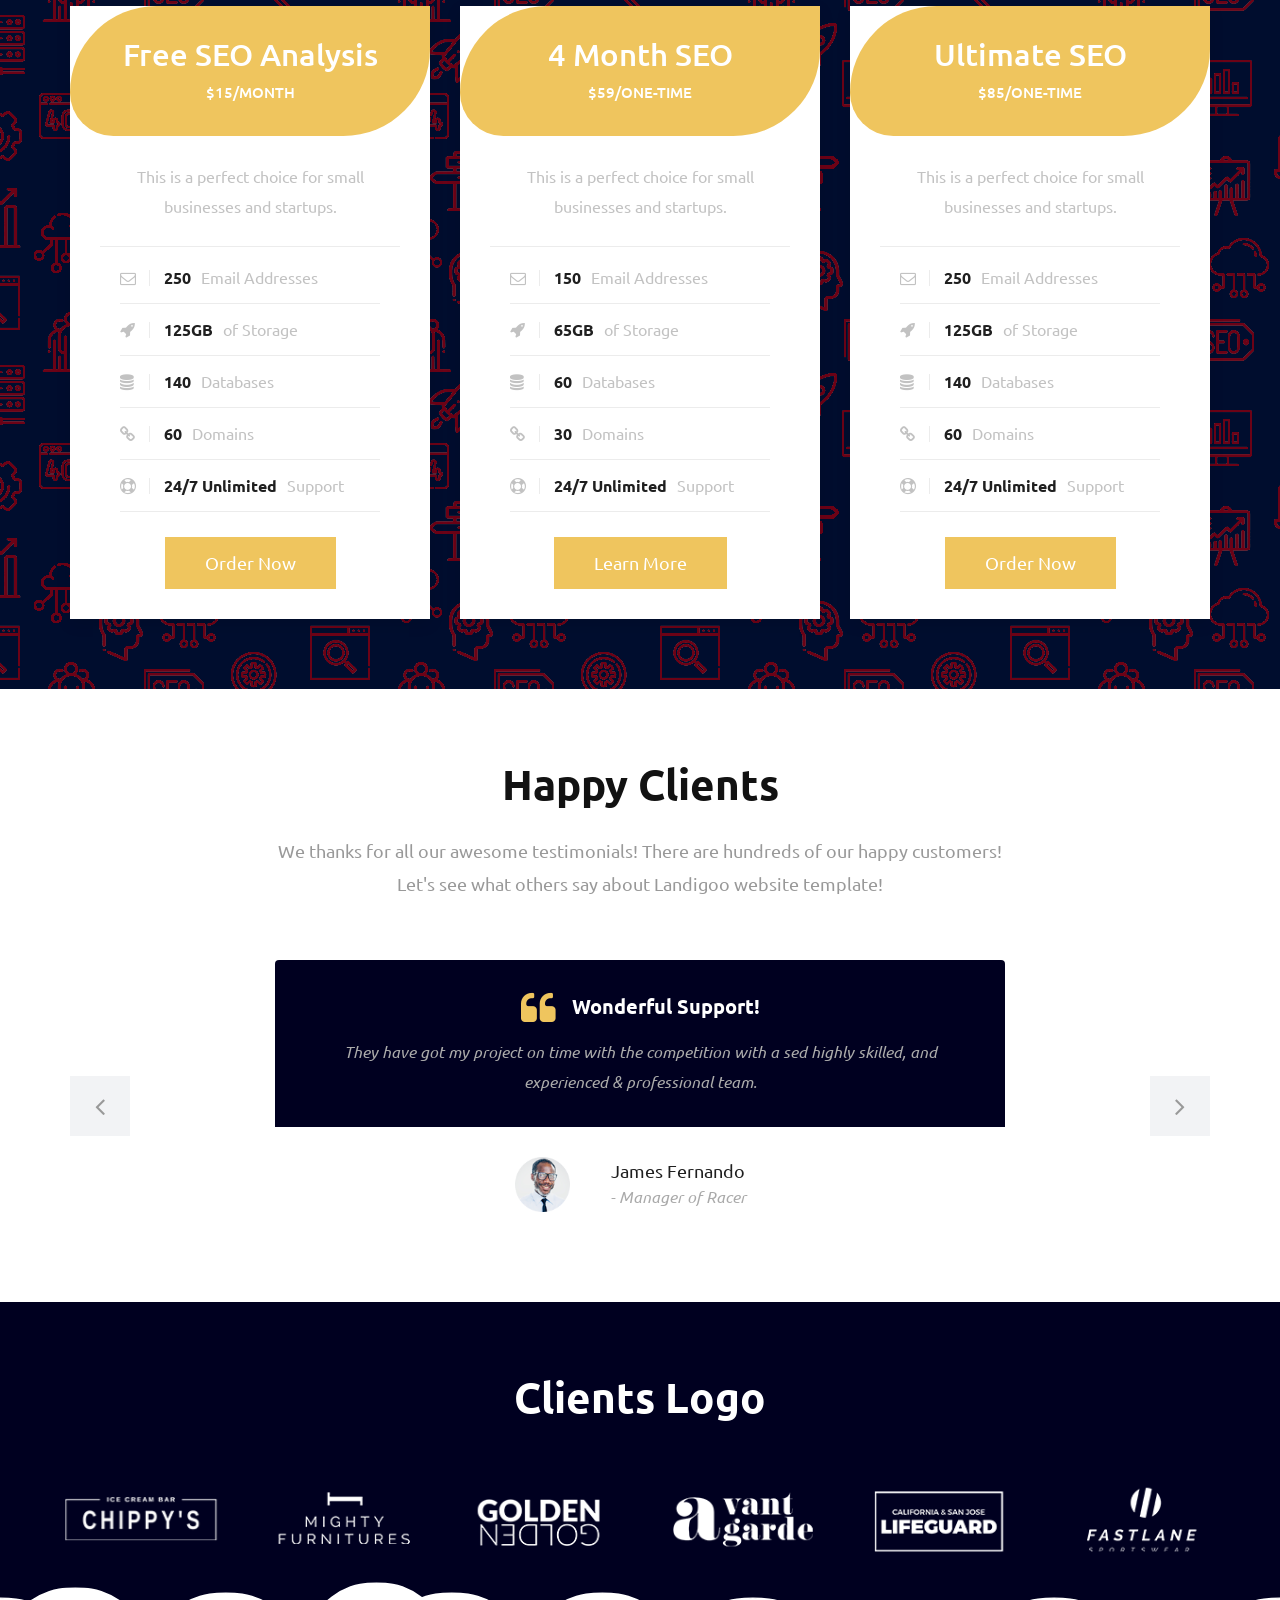
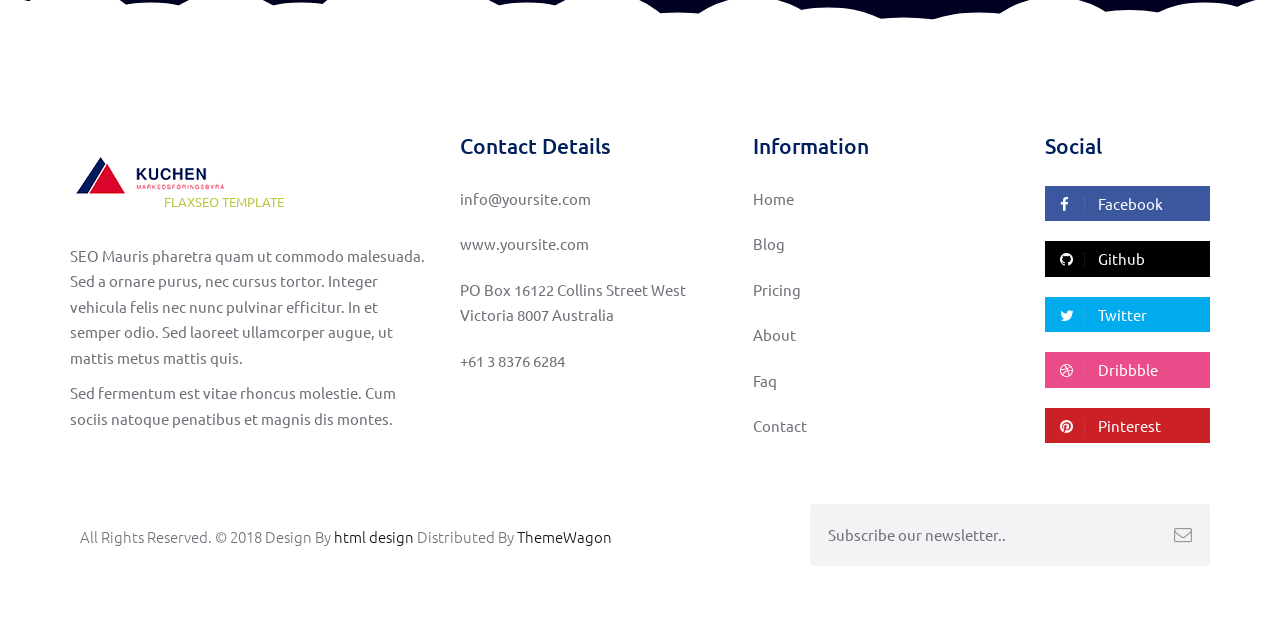
==== commit b27f0d88: "update" ====
--- a/index.html
+++ b/index.html
@@ -13,6 +13,7 @@
     <meta name="keywords" content="">
     <meta name="description" content="decripcion de la pagina">
     <meta name="author" content="soy yo el autor">
+    <link rel="canonical" href="https://nordvik-kohl.vercel.app/index.html">
 
     <!-- Site Icons -->
     <link rel="shortcut icon" href="images/favicon.ico" type="image/x-icon" />
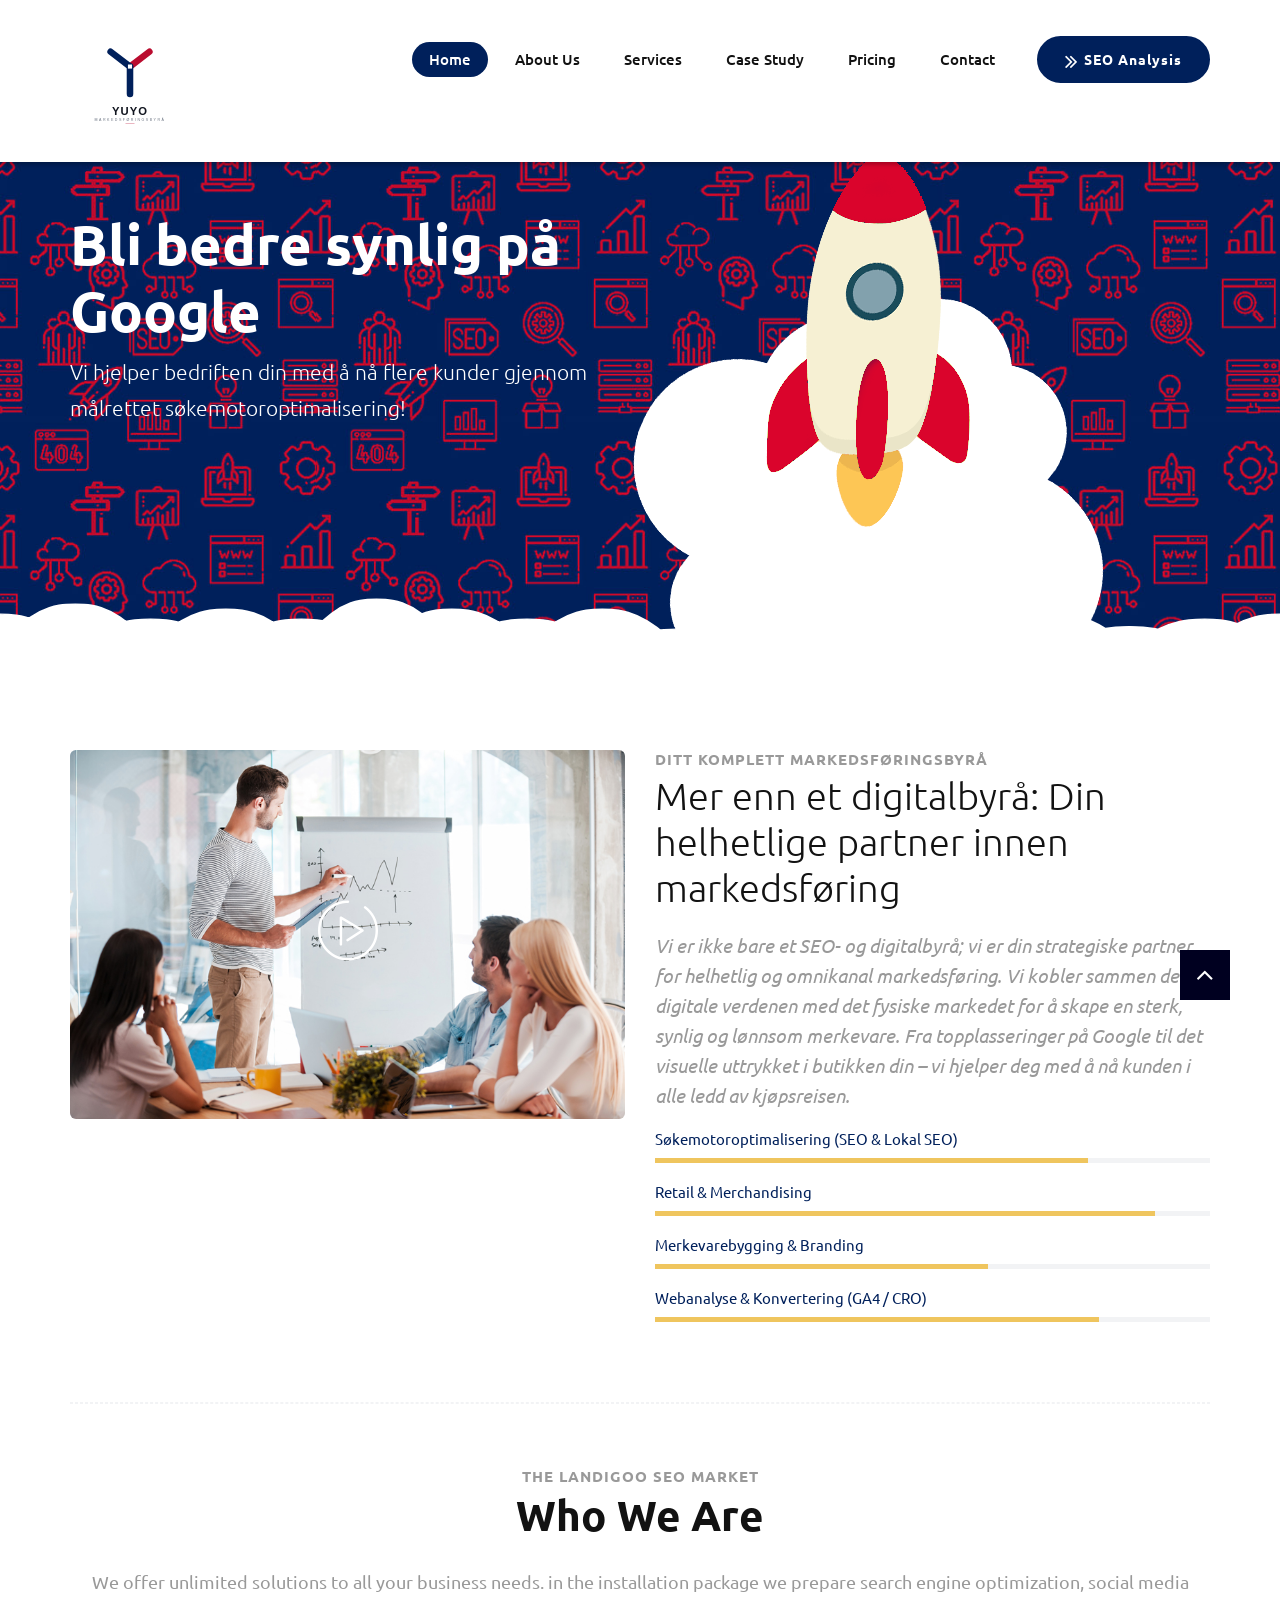
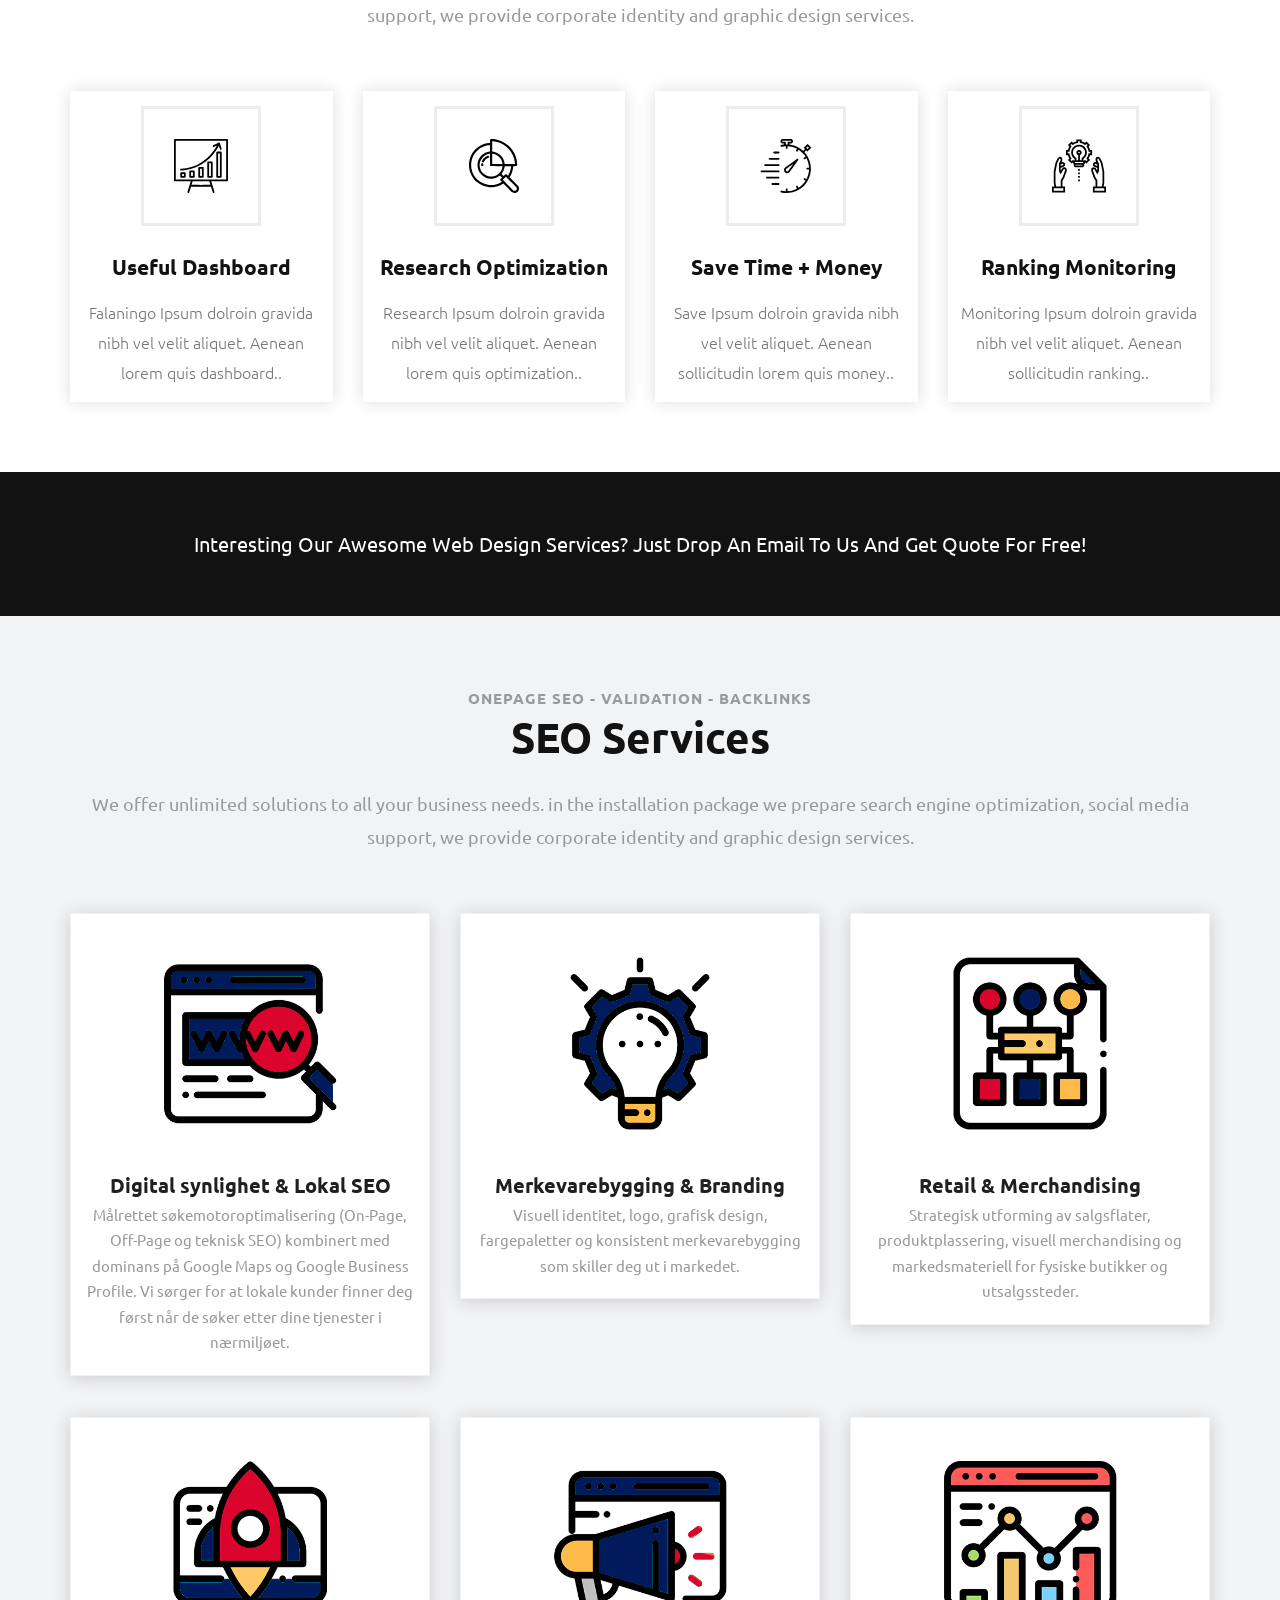
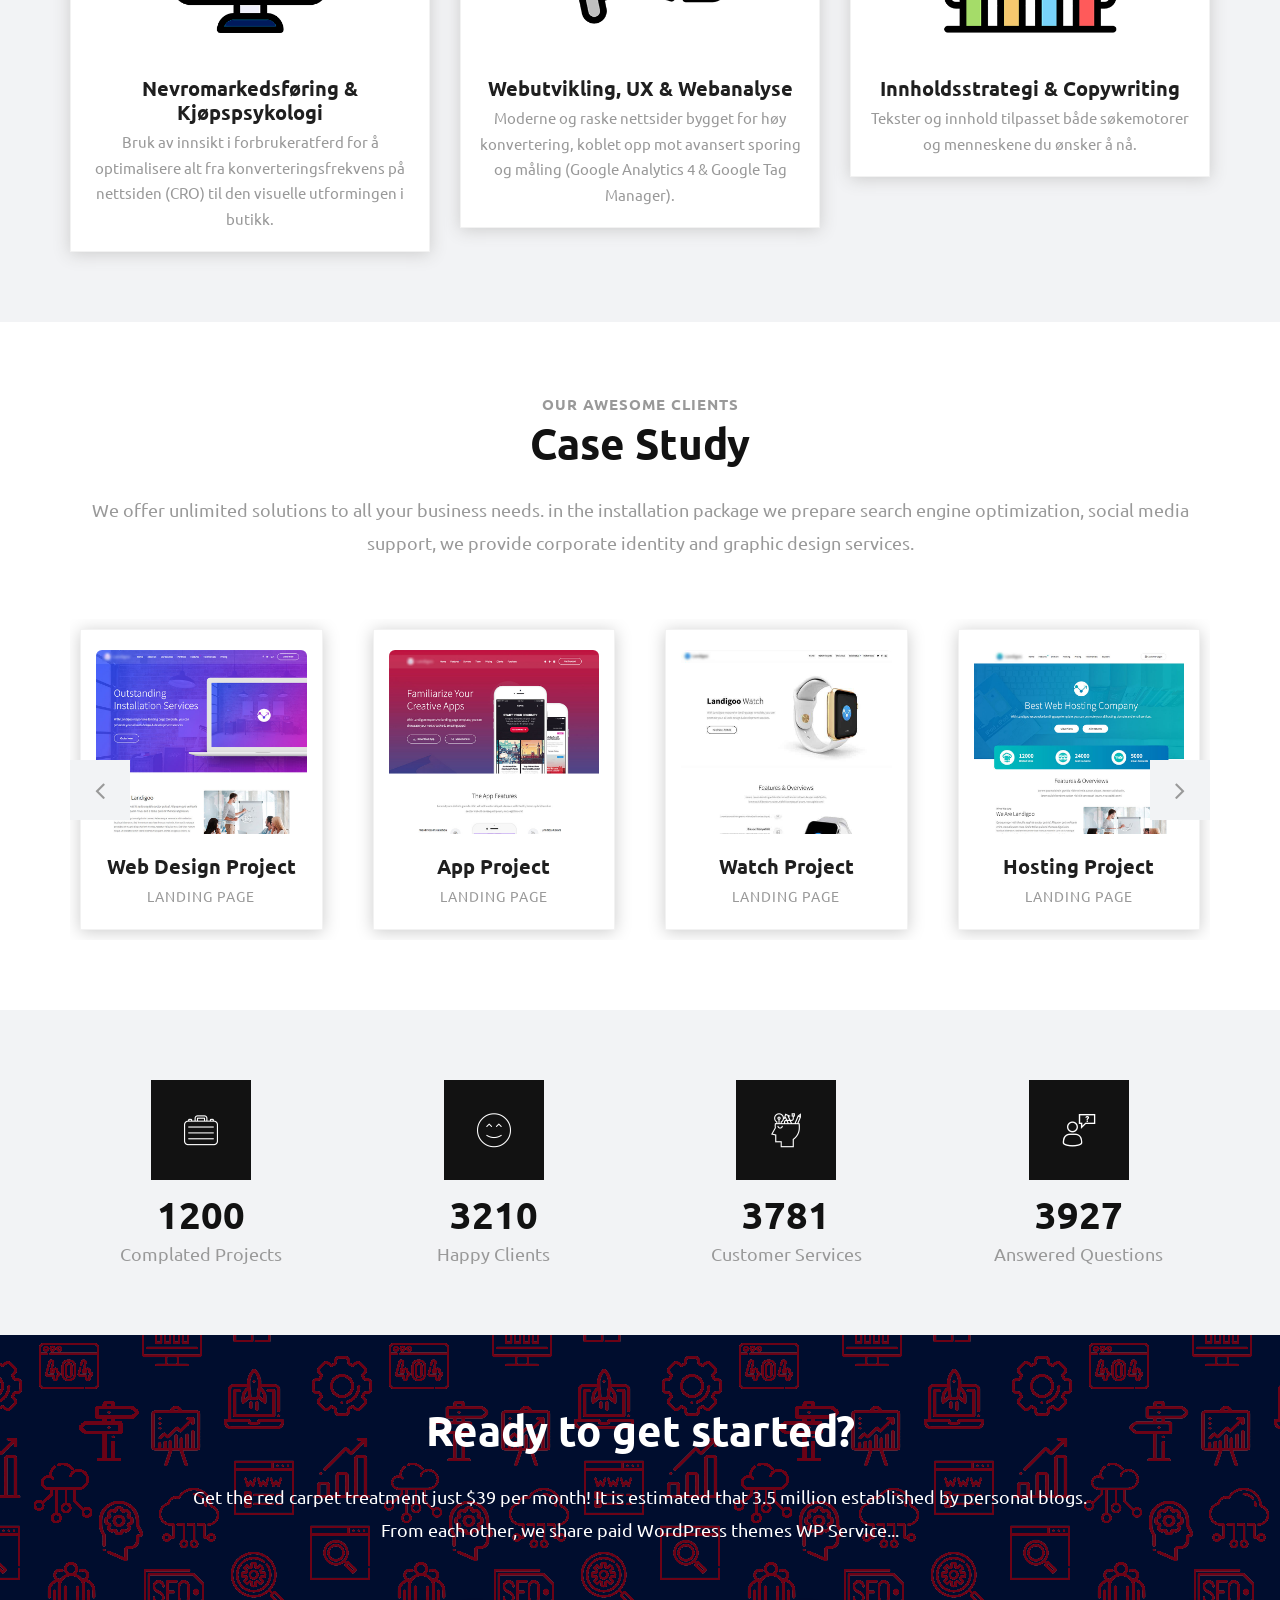
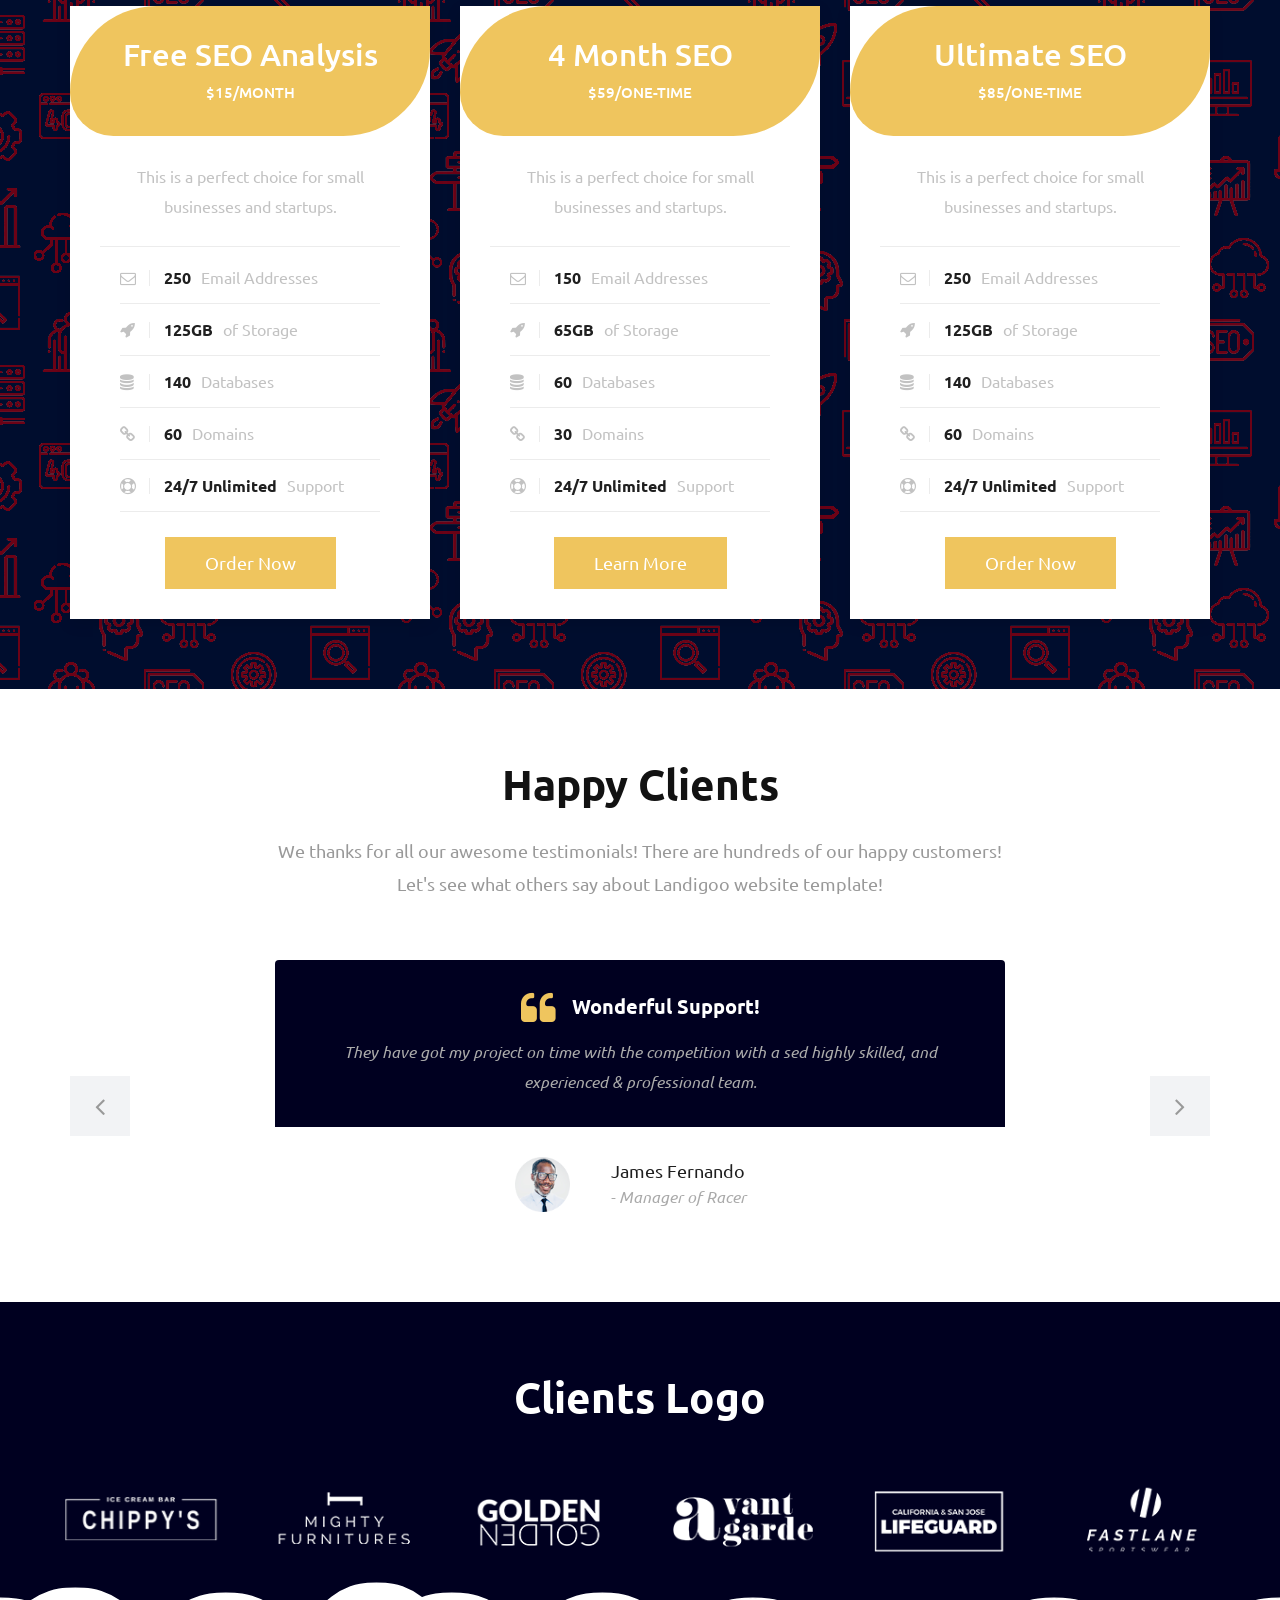
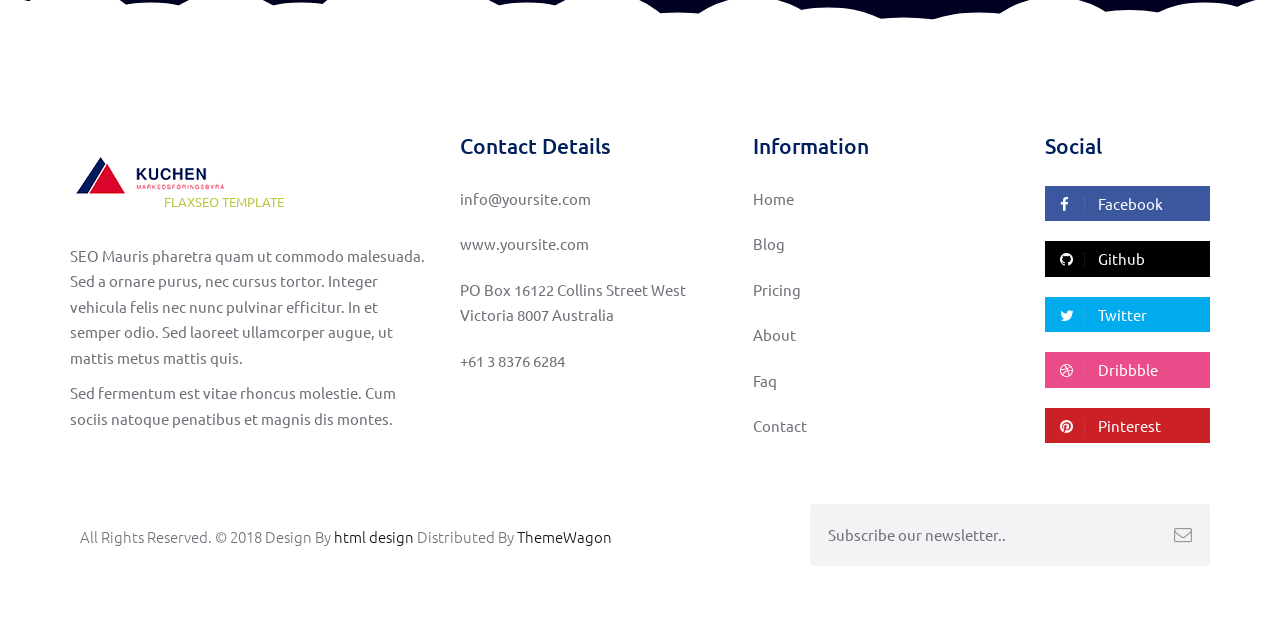
==== commit 502c241f: "update" ====
--- a/index.html
+++ b/index.html
@@ -13,6 +13,7 @@
     <meta name="keywords" content="">
     <meta name="description" content="decripcion de la pagina">
     <meta name="author" content="soy yo el autor">
+    <meta name="robots" content="index,follow">
     <link rel="canonical" href="https://nordvik-kohl.vercel.app/index.html">
 
     <!-- Site Icons -->
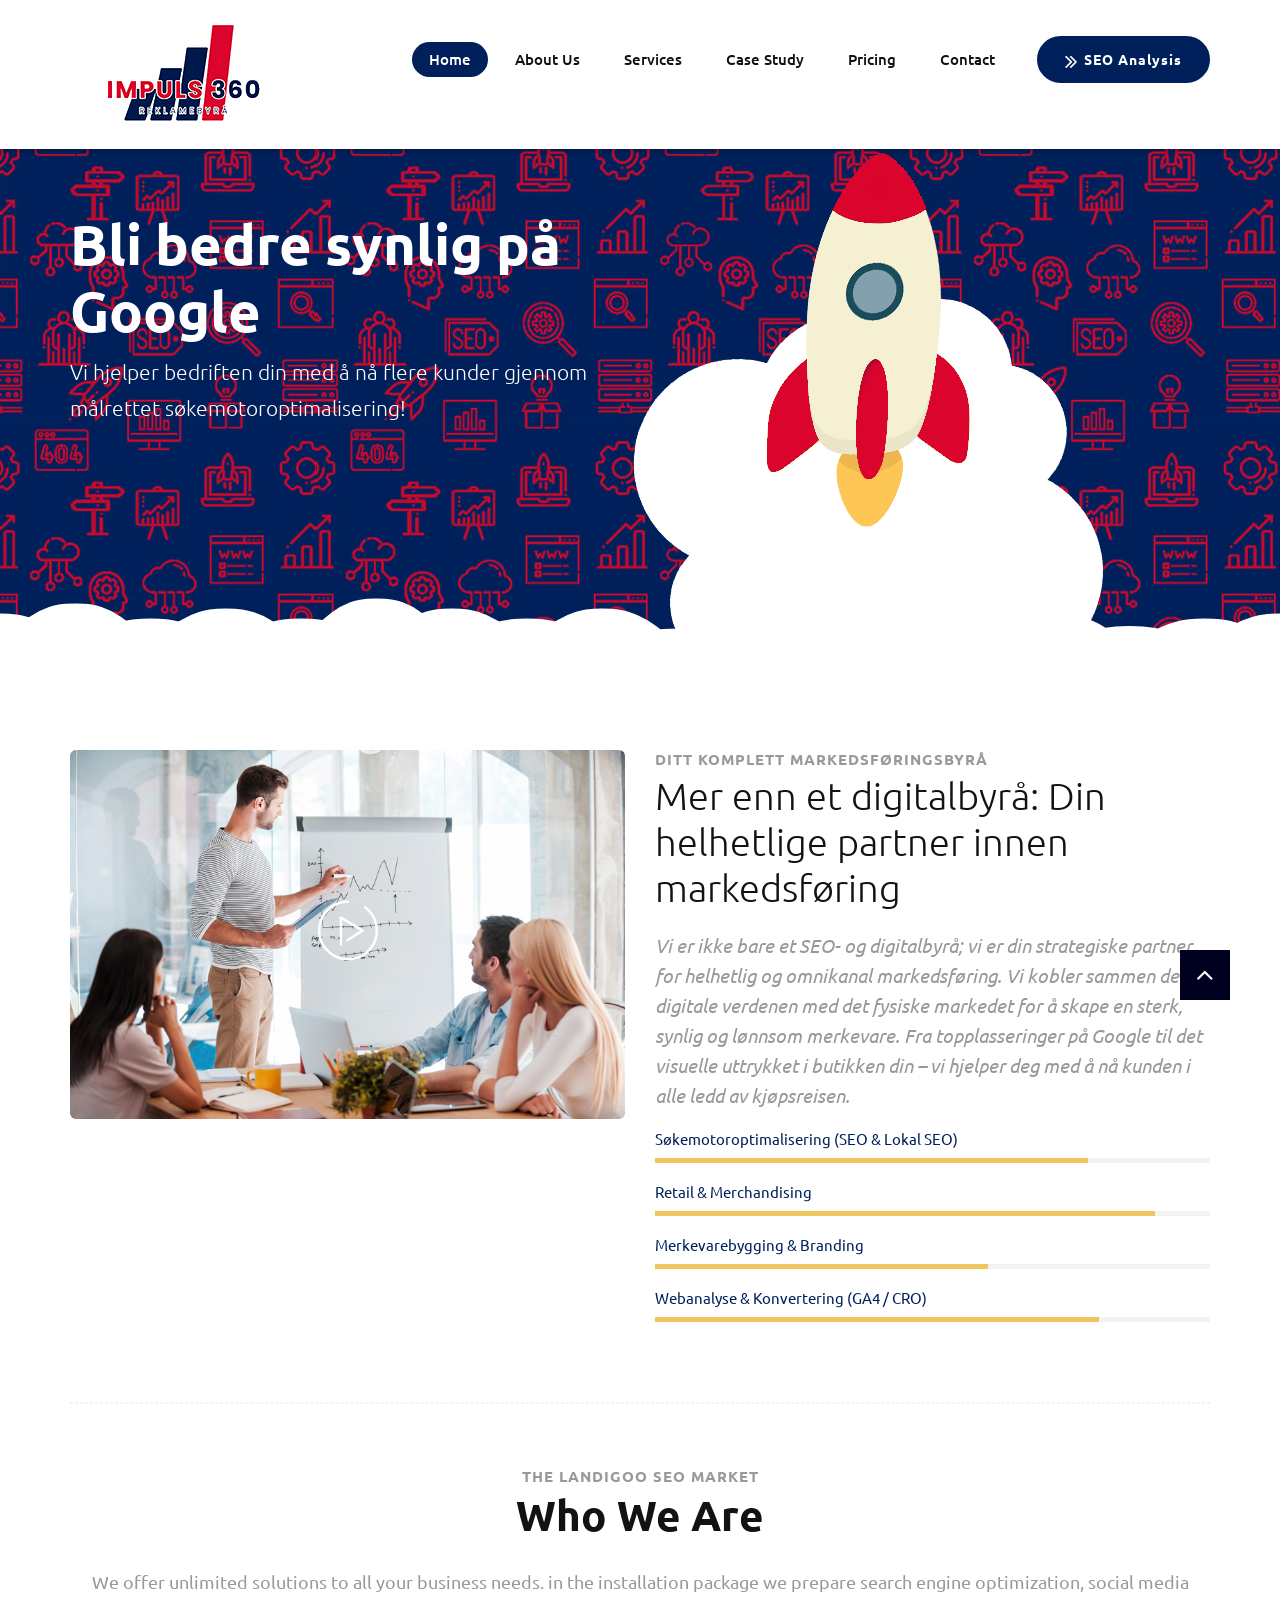
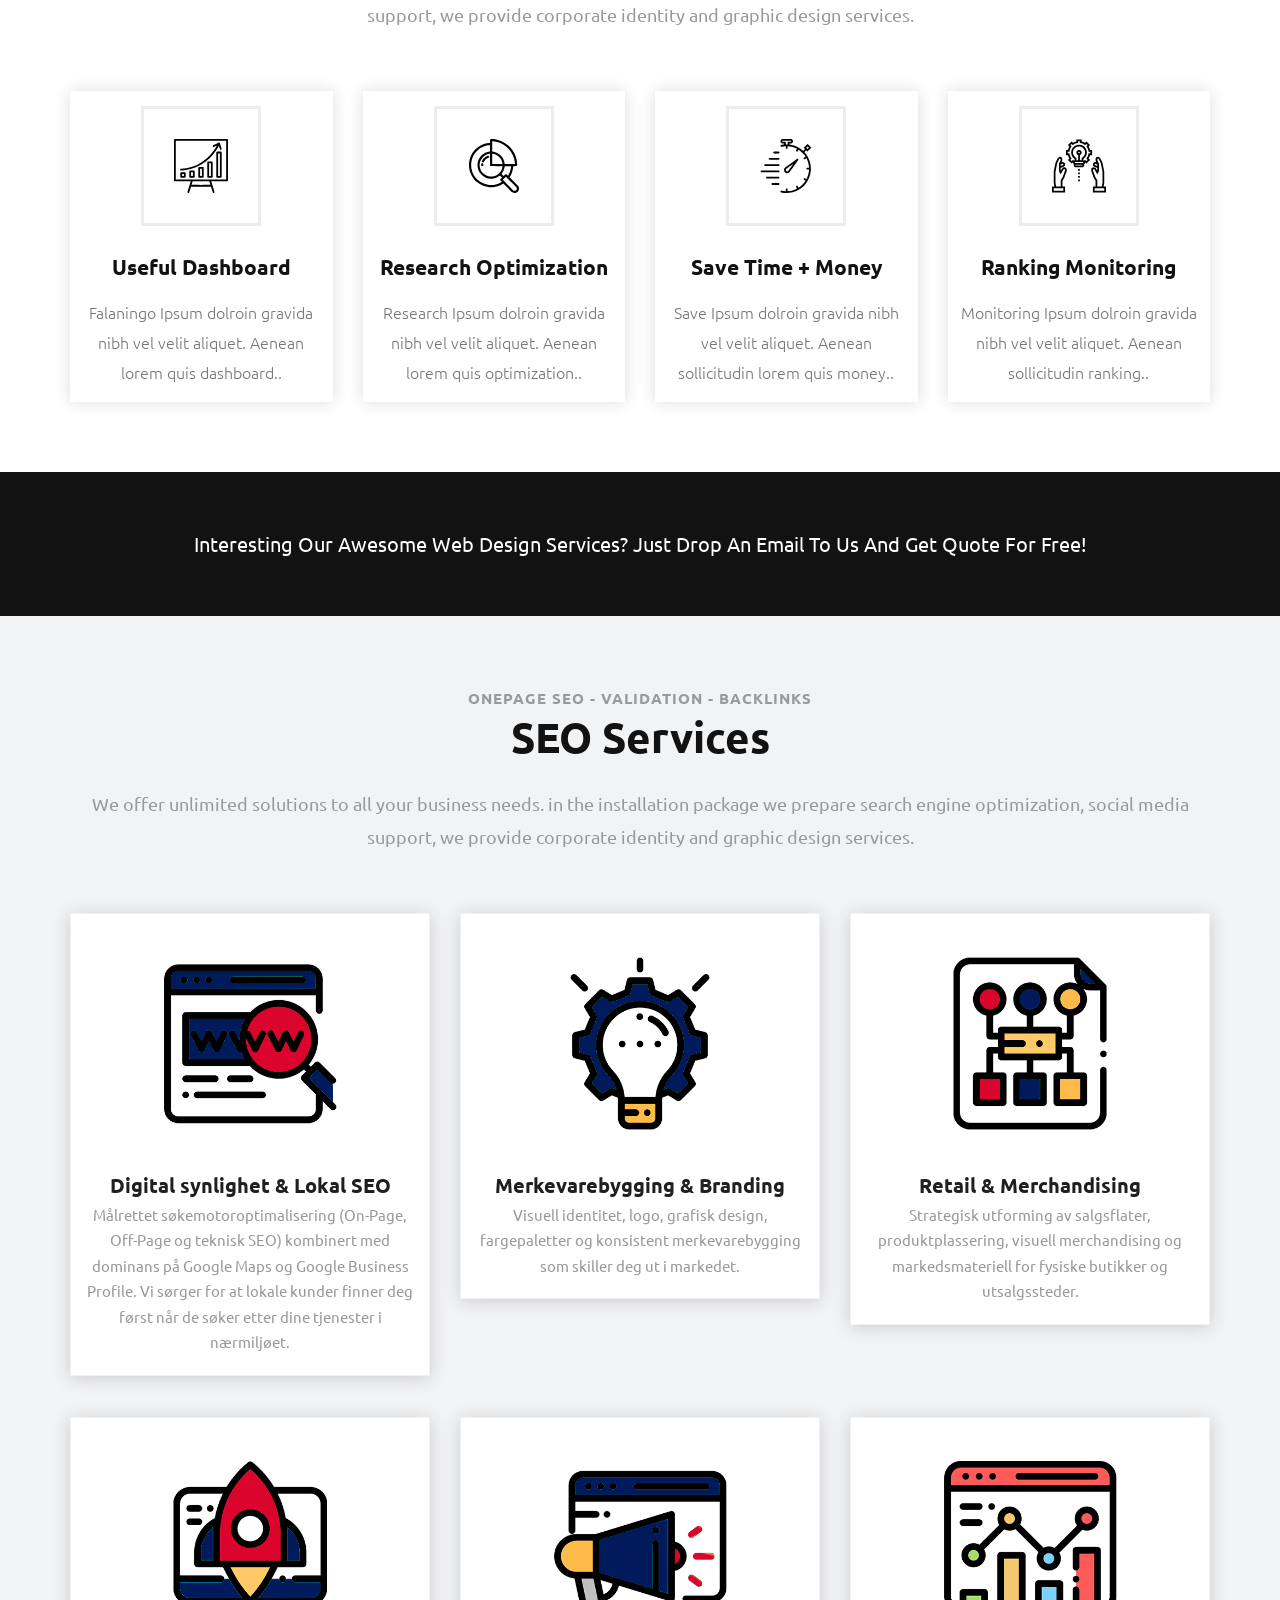
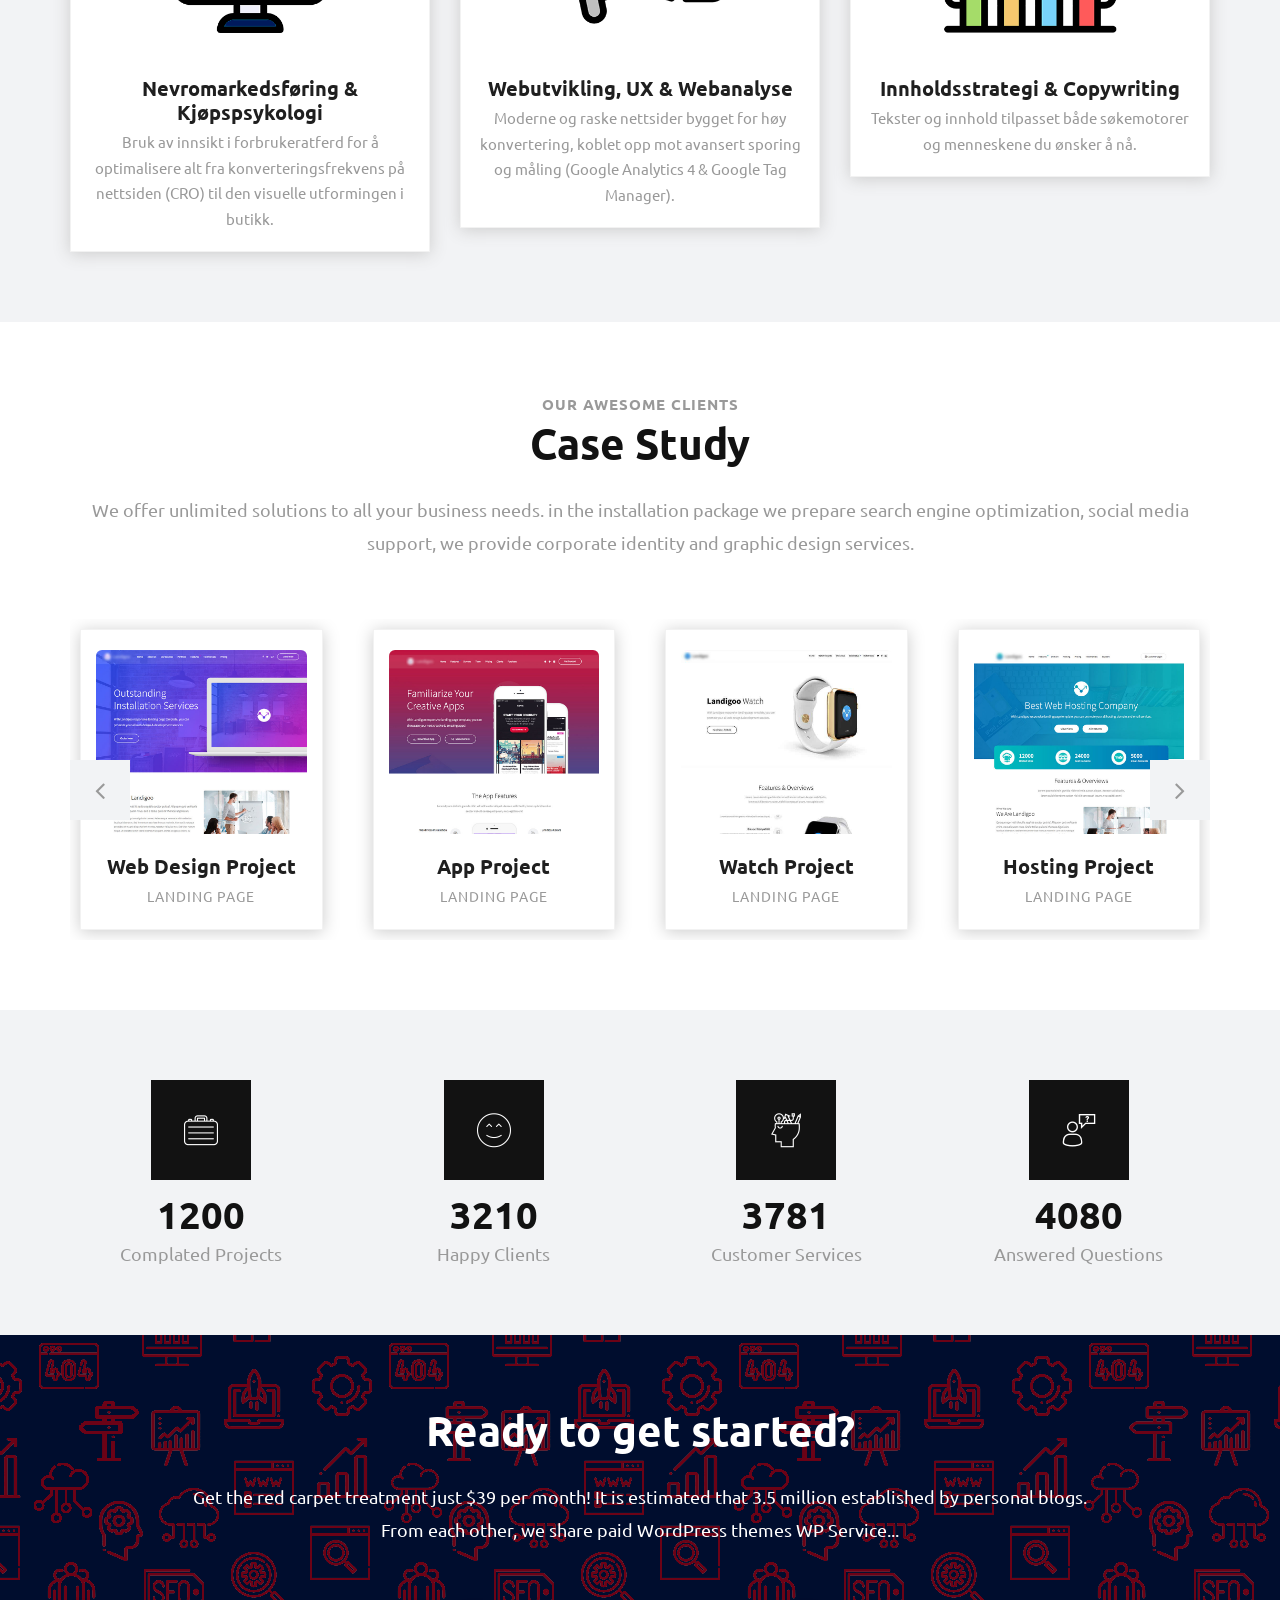
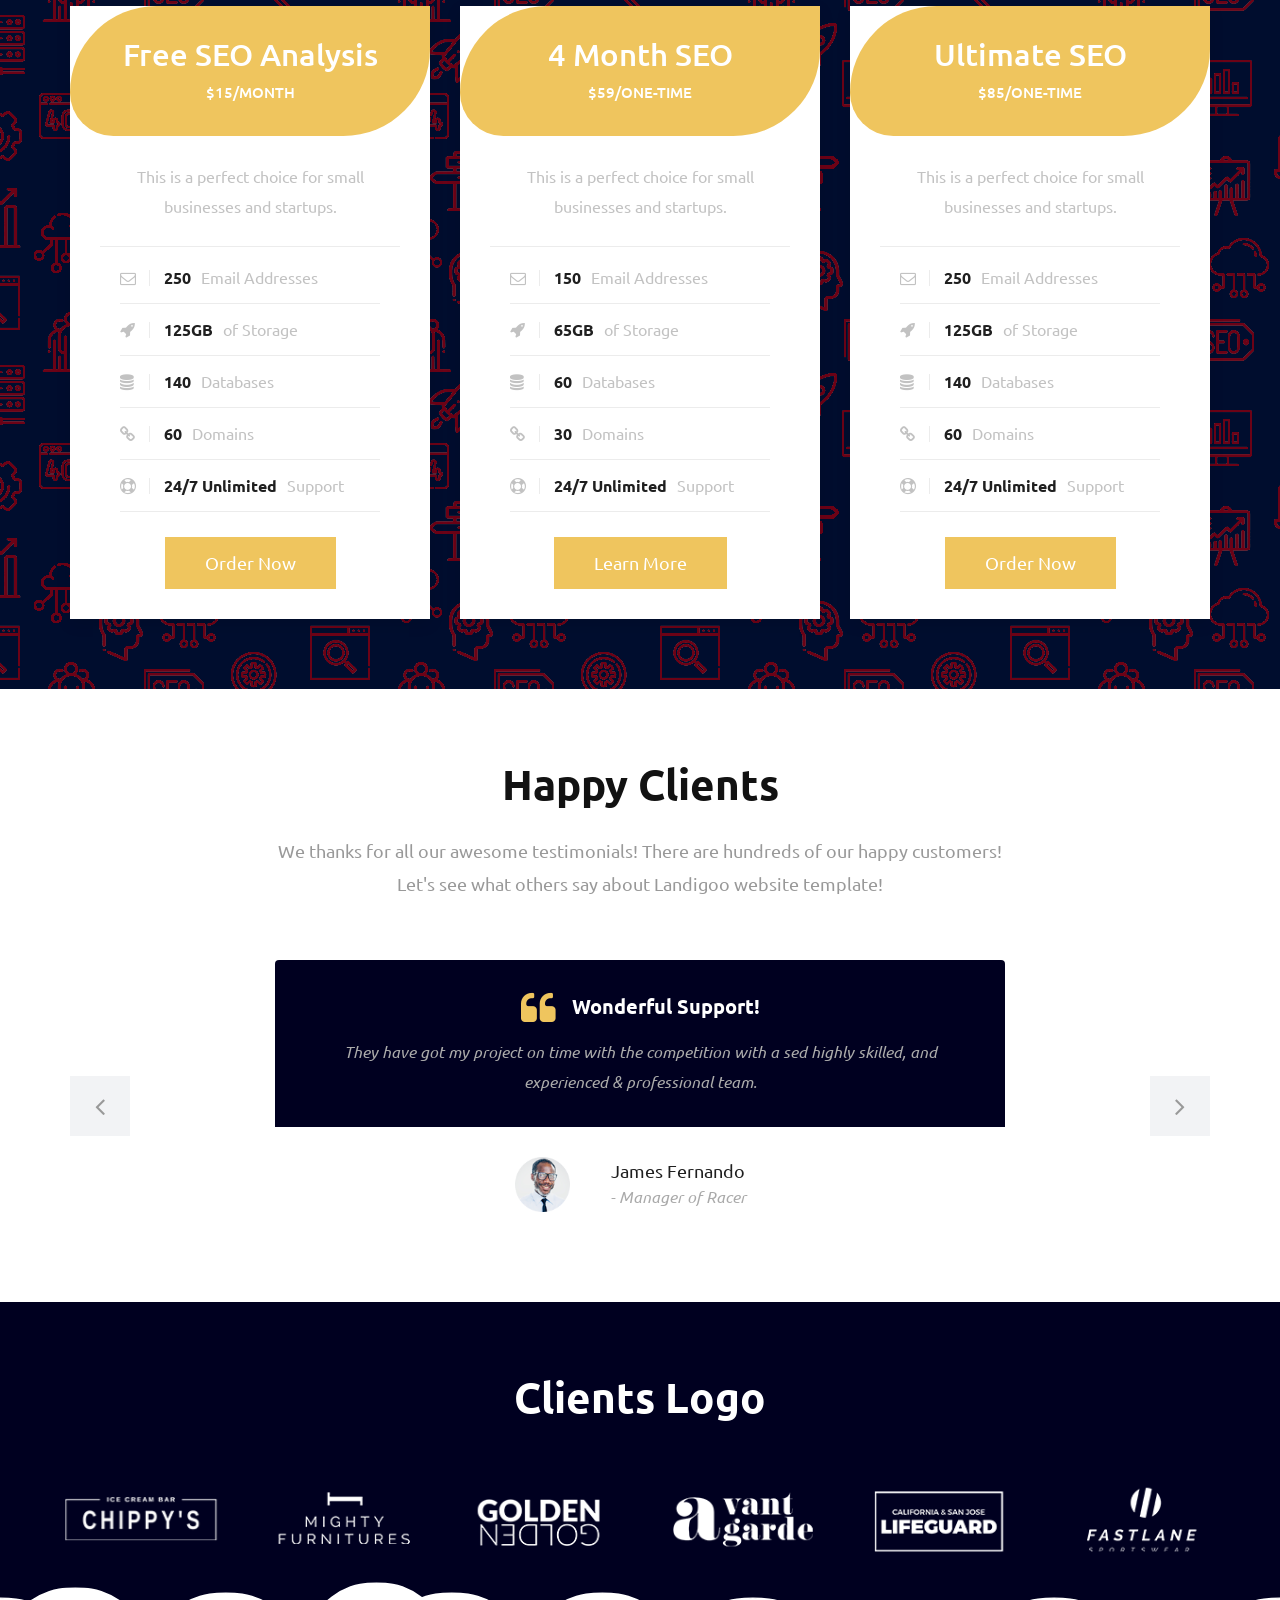
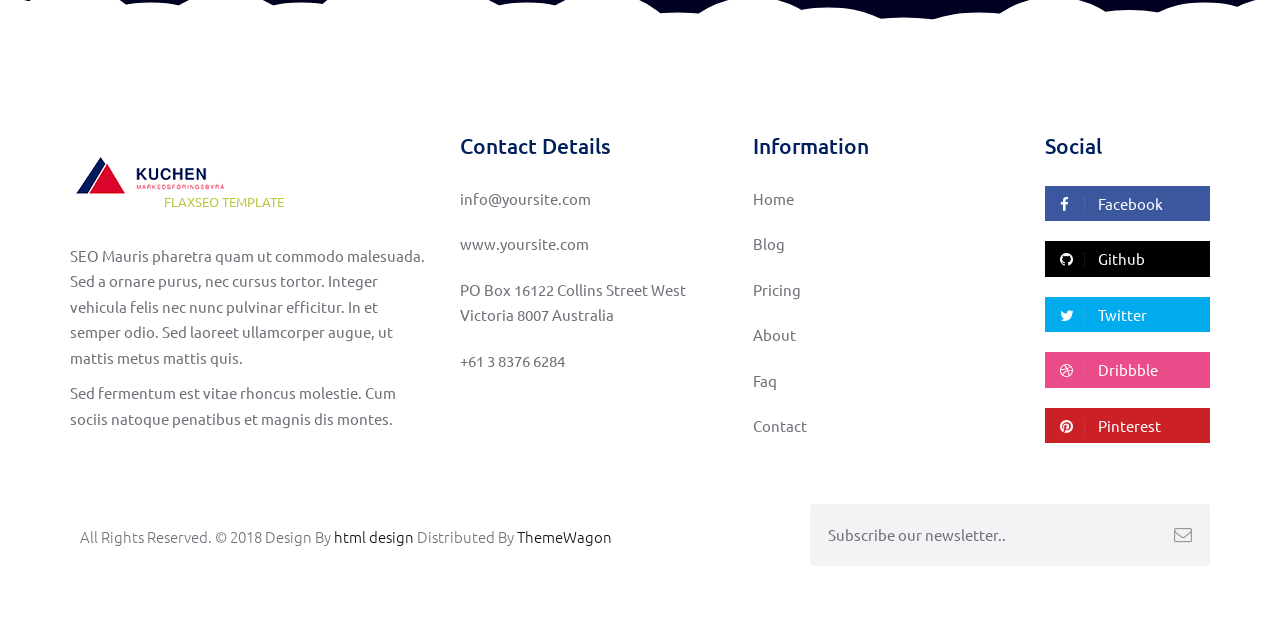
==== commit a97d96d8: "update" ====
--- a/index.html
+++ b/index.html
@@ -77,7 +77,7 @@
                         <span class="icon-bar"></span>
                         <span class="icon-bar"></span>
                     </button>
-                    <a class="navbar-brand" href="index.html"><img src="images/logos/logo-seo.svg" alt="image"></a>  
+                    <a class="navbar-brand" href="index.html"><img src="images/logos/logo-seo1.png" alt="image"></a>  
 
                 </div>
                 <div id="navbar" class="navbar-collapse collapse">
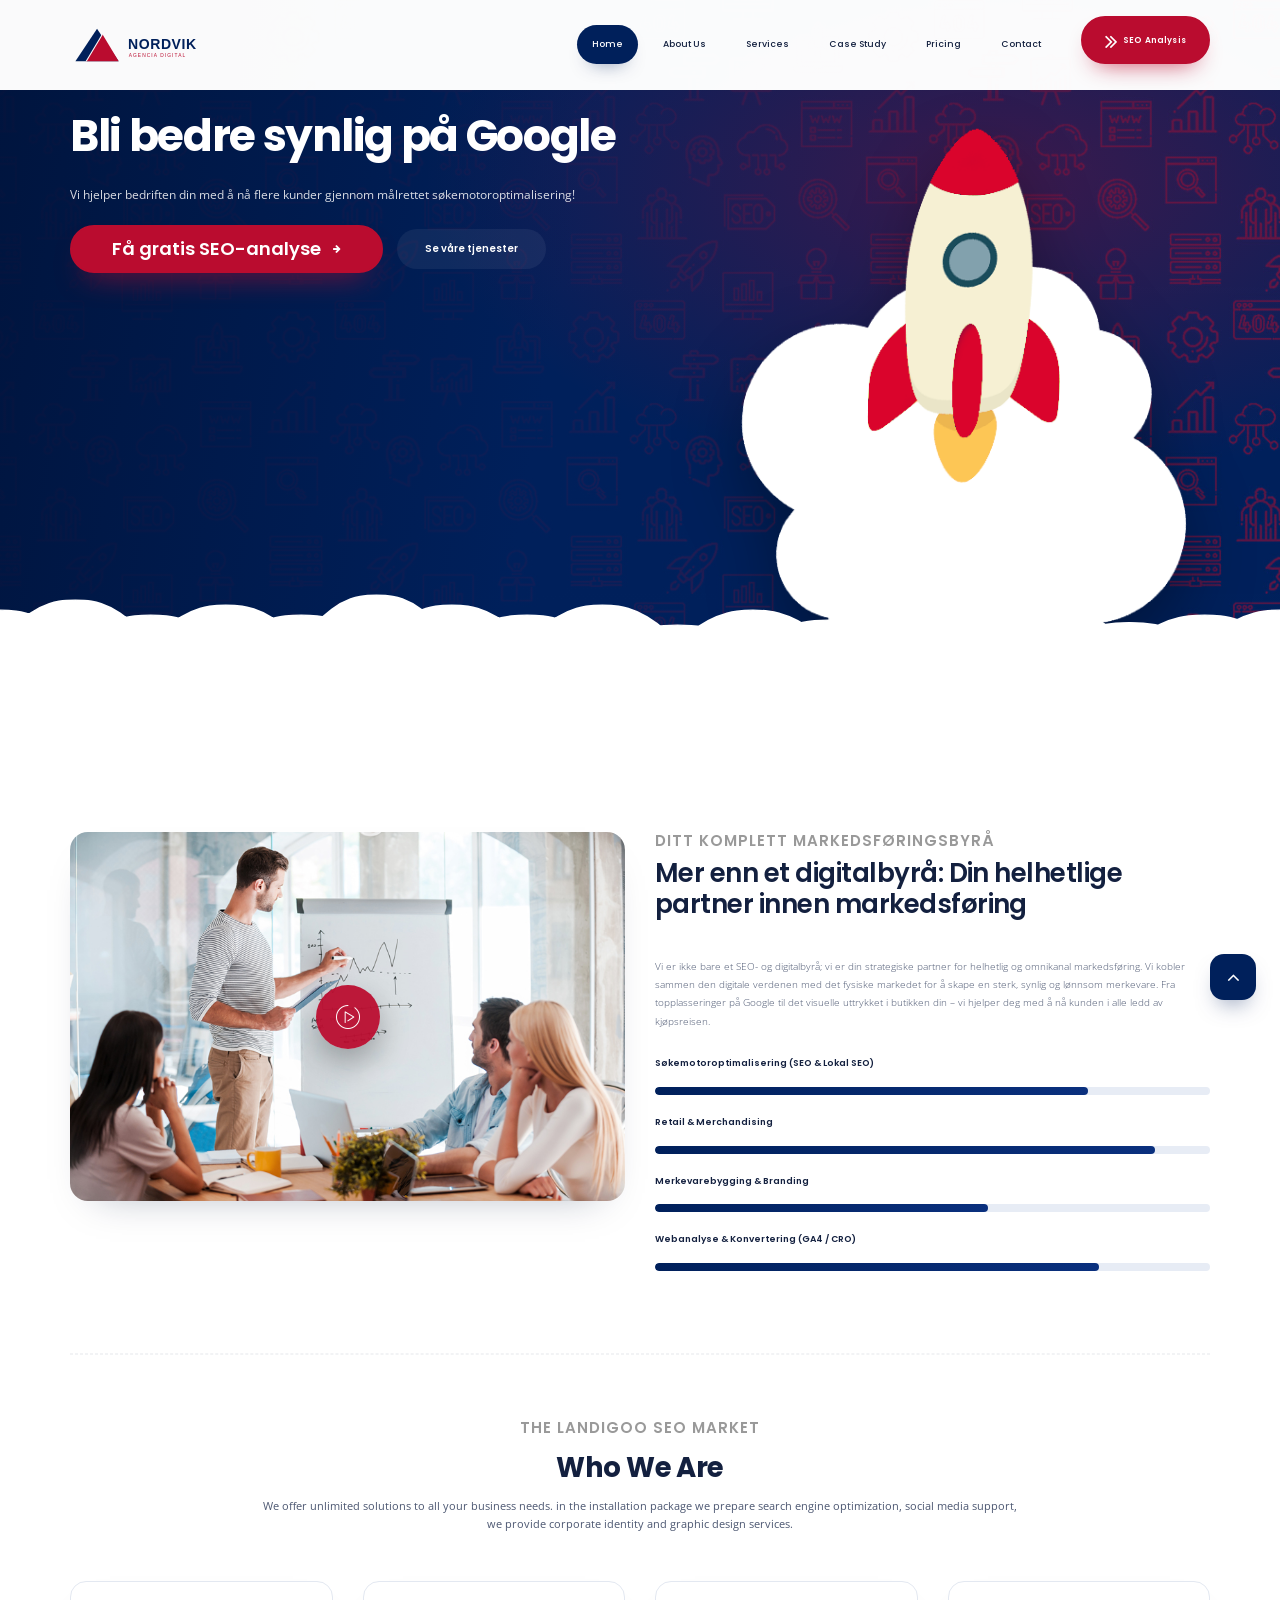
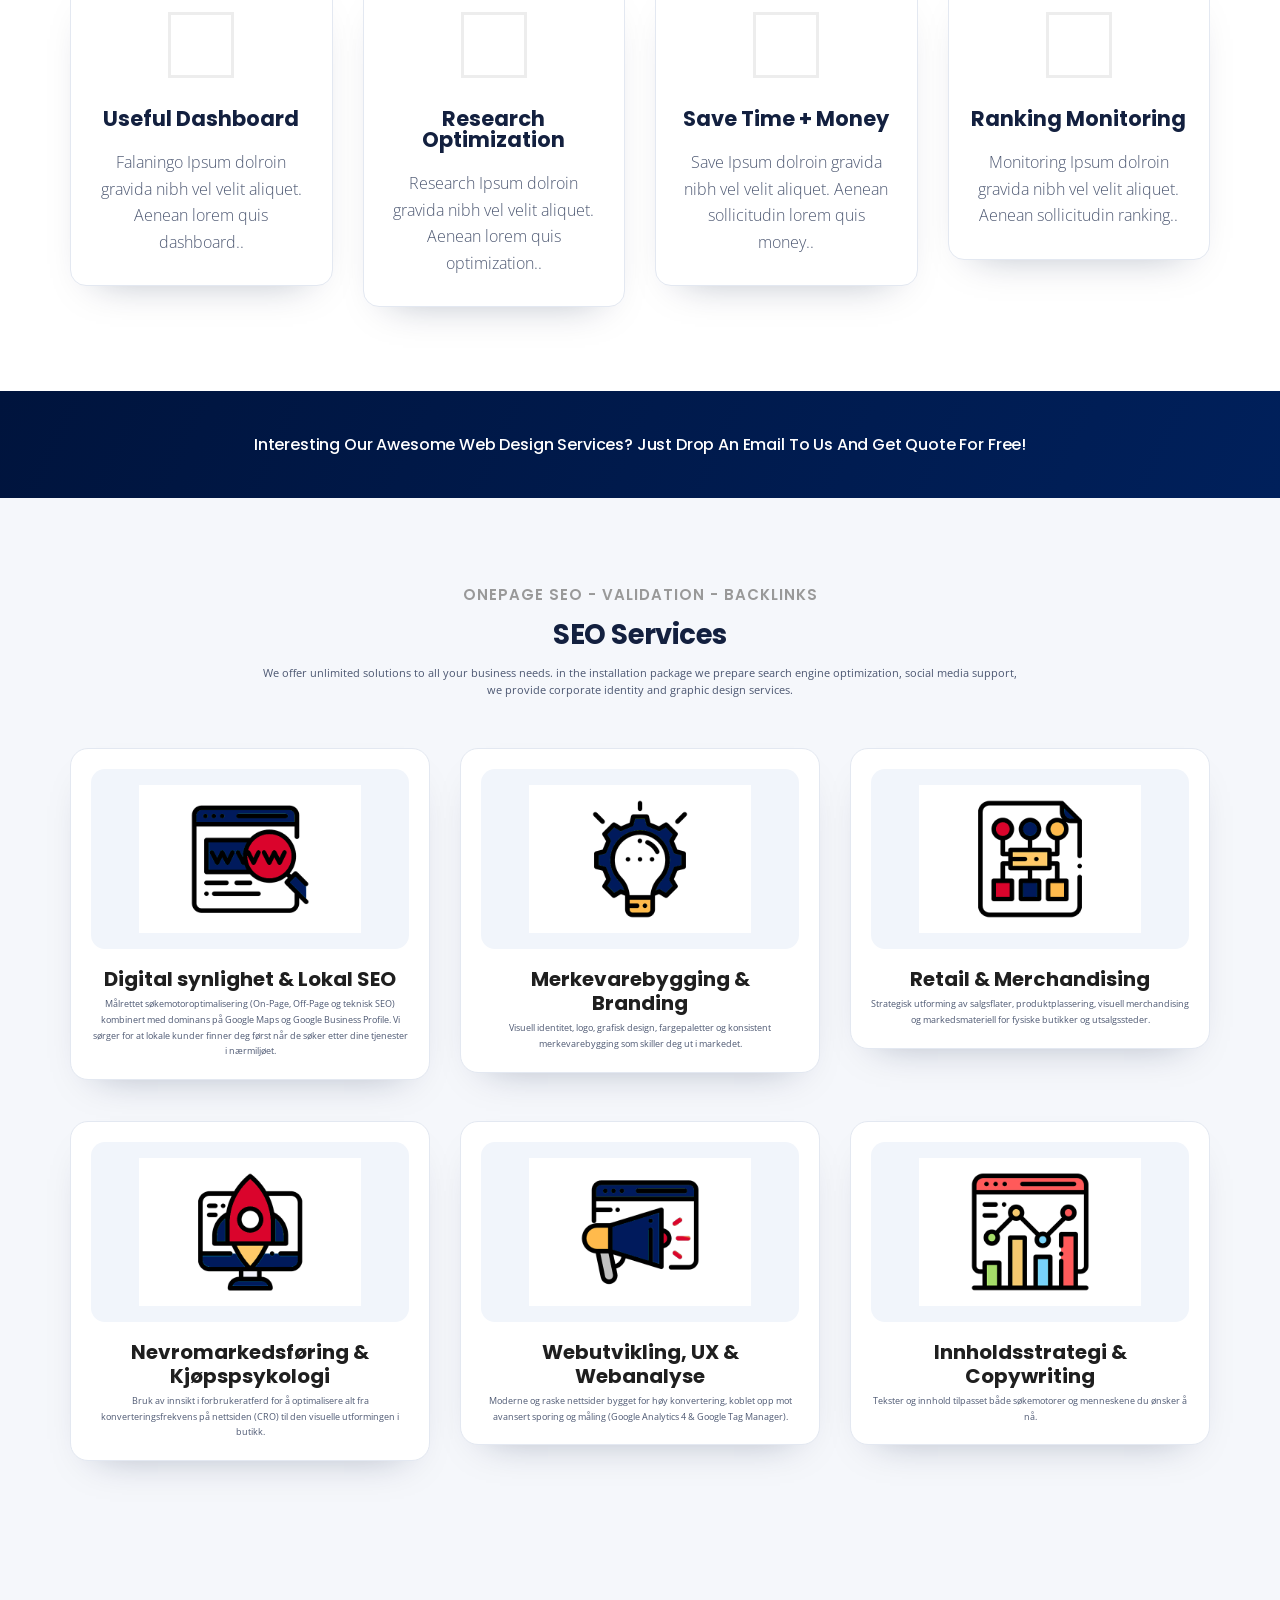
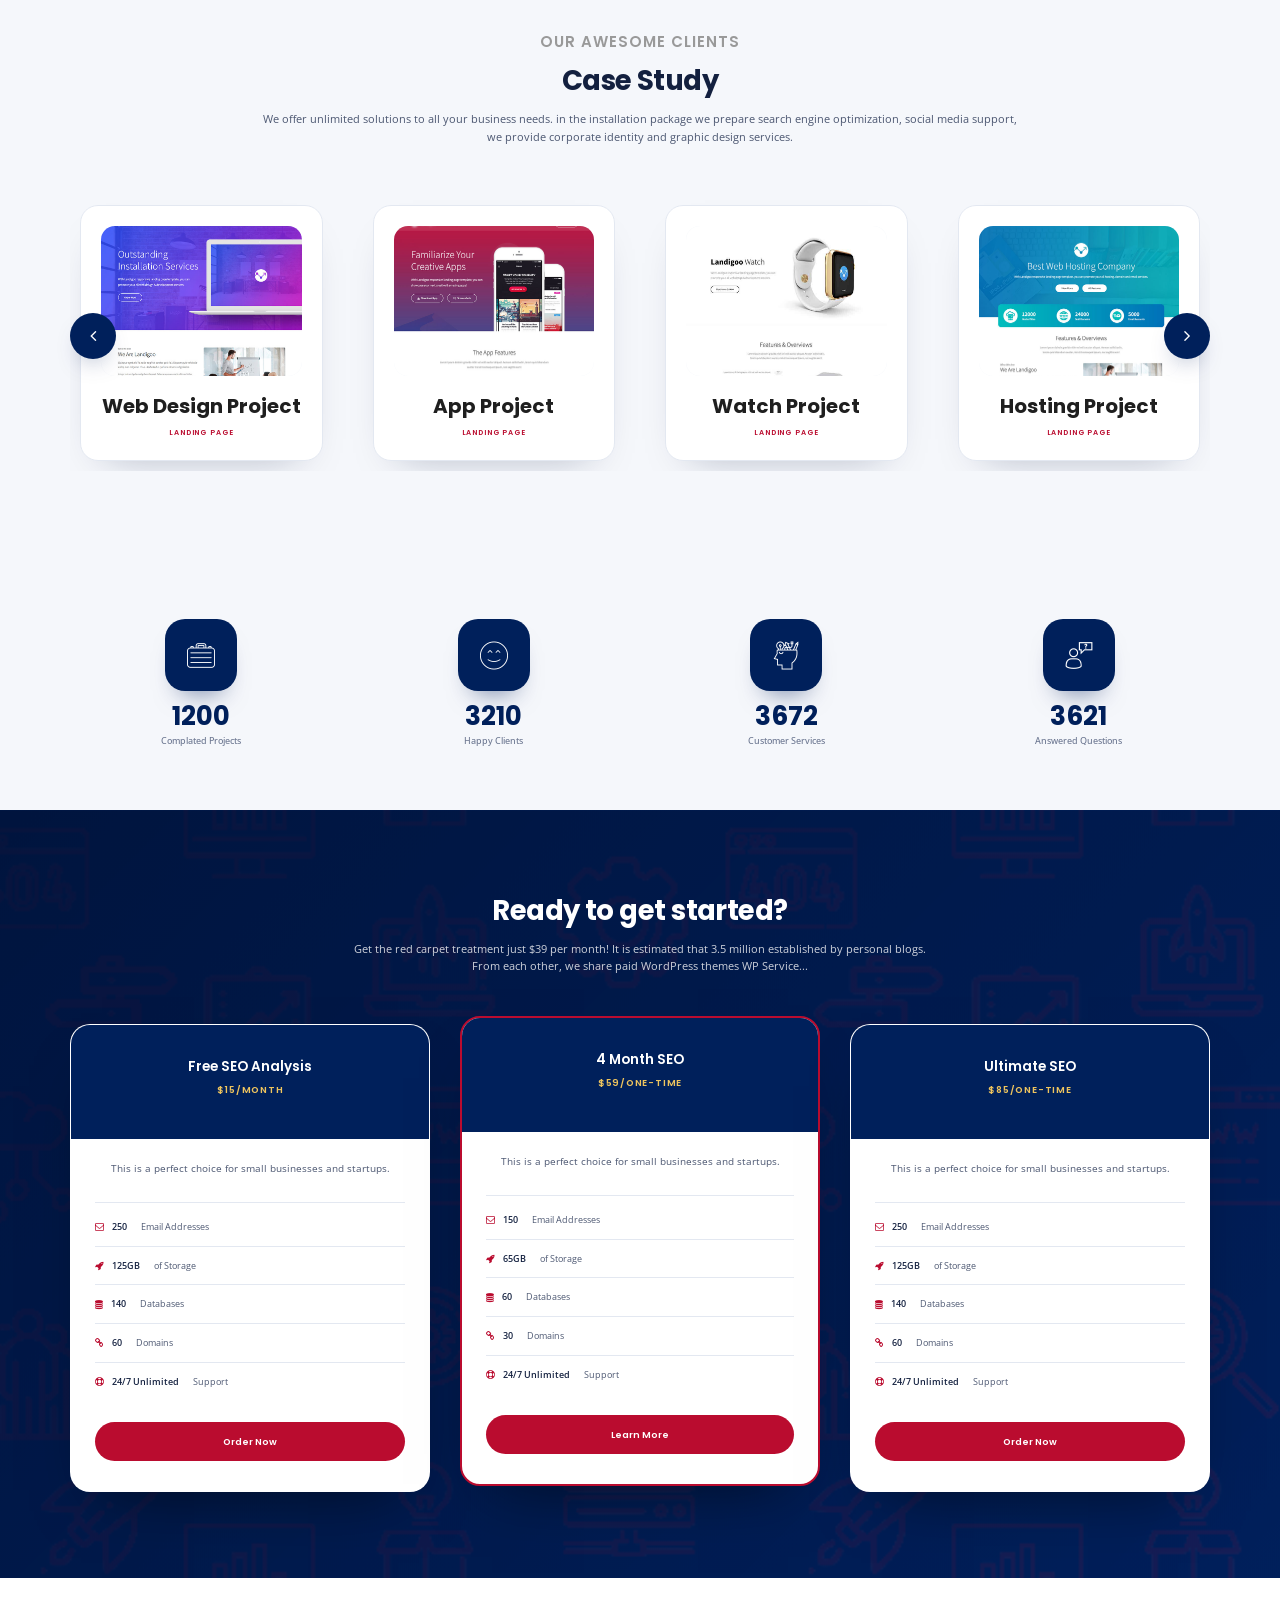
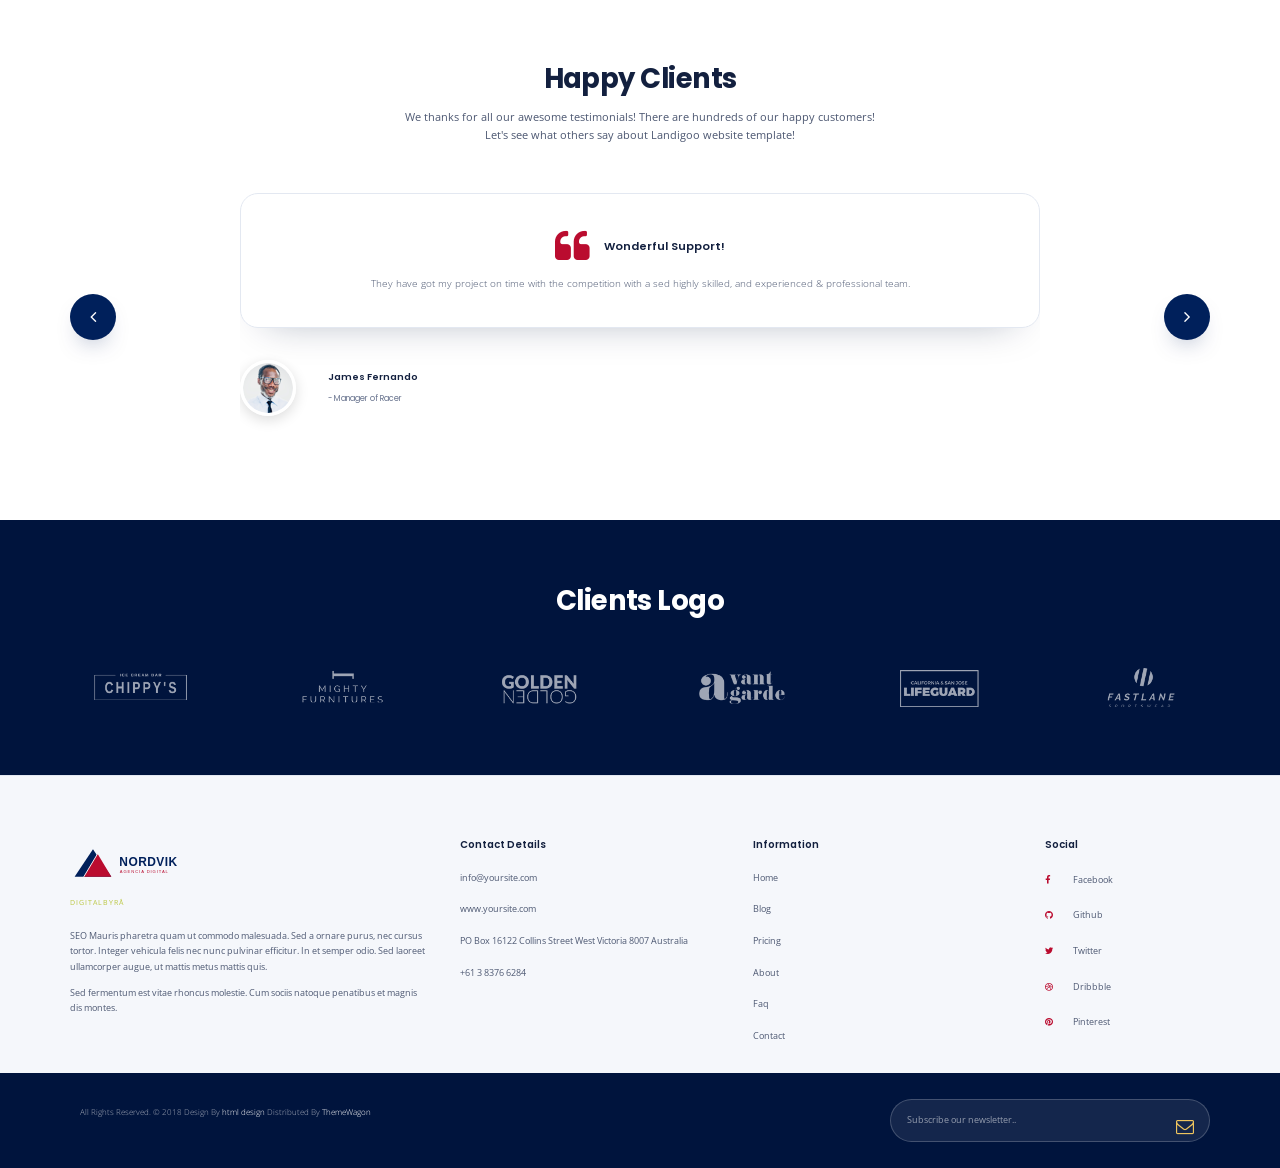
==== commit 4869051e: "update" ====
--- a/index.html
+++ b/index.html
@@ -77,12 +77,12 @@
                         <span class="icon-bar"></span>
                         <span class="icon-bar"></span>
                     </button>
-                    <a class="navbar-brand" href="index.html"><img src="images/logos/logo-seo1.png" alt="image"></a>  
+                    <a class="navbar-brand" href="index.html"><img src="images/logos/nordvik_logo_horizontal.svg" alt="Nordvik"></a>  
 
                 </div>
                 <div id="navbar" class="navbar-collapse collapse">
 					<ul class="nav navbar-nav navbar-right hidden-md hidden-sm hidden-xs">
-                        <li><a class="btn-light btn-radius btn-brd top-btn" href="#"><i class="fa fa-angle-double-right"></i>SEO Analysis</a></li>
+                        <li><a class="btn-light btn-radius btn-brd top-btn" href="contact.html"><i class="fa fa-angle-double-right"></i>SEO Analysis</a></li>
                     </ul>
                     <ul class="nav navbar-nav navbar-right menu-top">
                         <li><a class="active" href="index.html">Home</a></li>
@@ -104,7 +104,10 @@
                     <div class="big-tagline">
                         <h1>Bli bedre synlig på Google<br></h1>
                         <p class="lead">Vi hjelper bedriften din med å nå flere kunder gjennom målrettet søkemotoroptimalisering!</p>
-                        <a href="#support" class="btn btn-light btn-radius btn-brd ban-btn"></a>
+                        <div class="hero-actions">
+                            <a href="contact.html" class="btn btn-light btn-radius btn-brd ban-btn">Få gratis SEO-analyse <i class="fa fa-arrow-right"></i></a>
+                            <a href="services.html" class="btn btn-hero-ghost btn-radius">Se våre tjenester</a>
+                        </div>
                     </div>
                 </div>
 
@@ -654,8 +657,8 @@
                 <div class="col-md-4 col-sm-4 col-xs-12">
                     <div class="widget clearfix">
                         <div class="widget-title">
-                            <img src="images/logos/logo-light.png" alt="">
-                            <small>FlaxSEO Template</small>
+                            <img src="images/logos/nordvik_logo_horizontal.svg" alt="">
+                            <small>Digitalbyrå</small>
                         </div>
                         <p> SEO Mauris pharetra quam ut commodo malesuada. Sed a ornare purus, nec cursus tortor. Integer vehicula felis nec nunc pulvinar efficitur. In et semper odio. Sed laoreet ullamcorper augue, ut mattis metus mattis quis.</p>
                         <p>Sed fermentum est vitae rhoncus molestie. Cum sociis natoque penatibus et magnis dis montes.</p>
